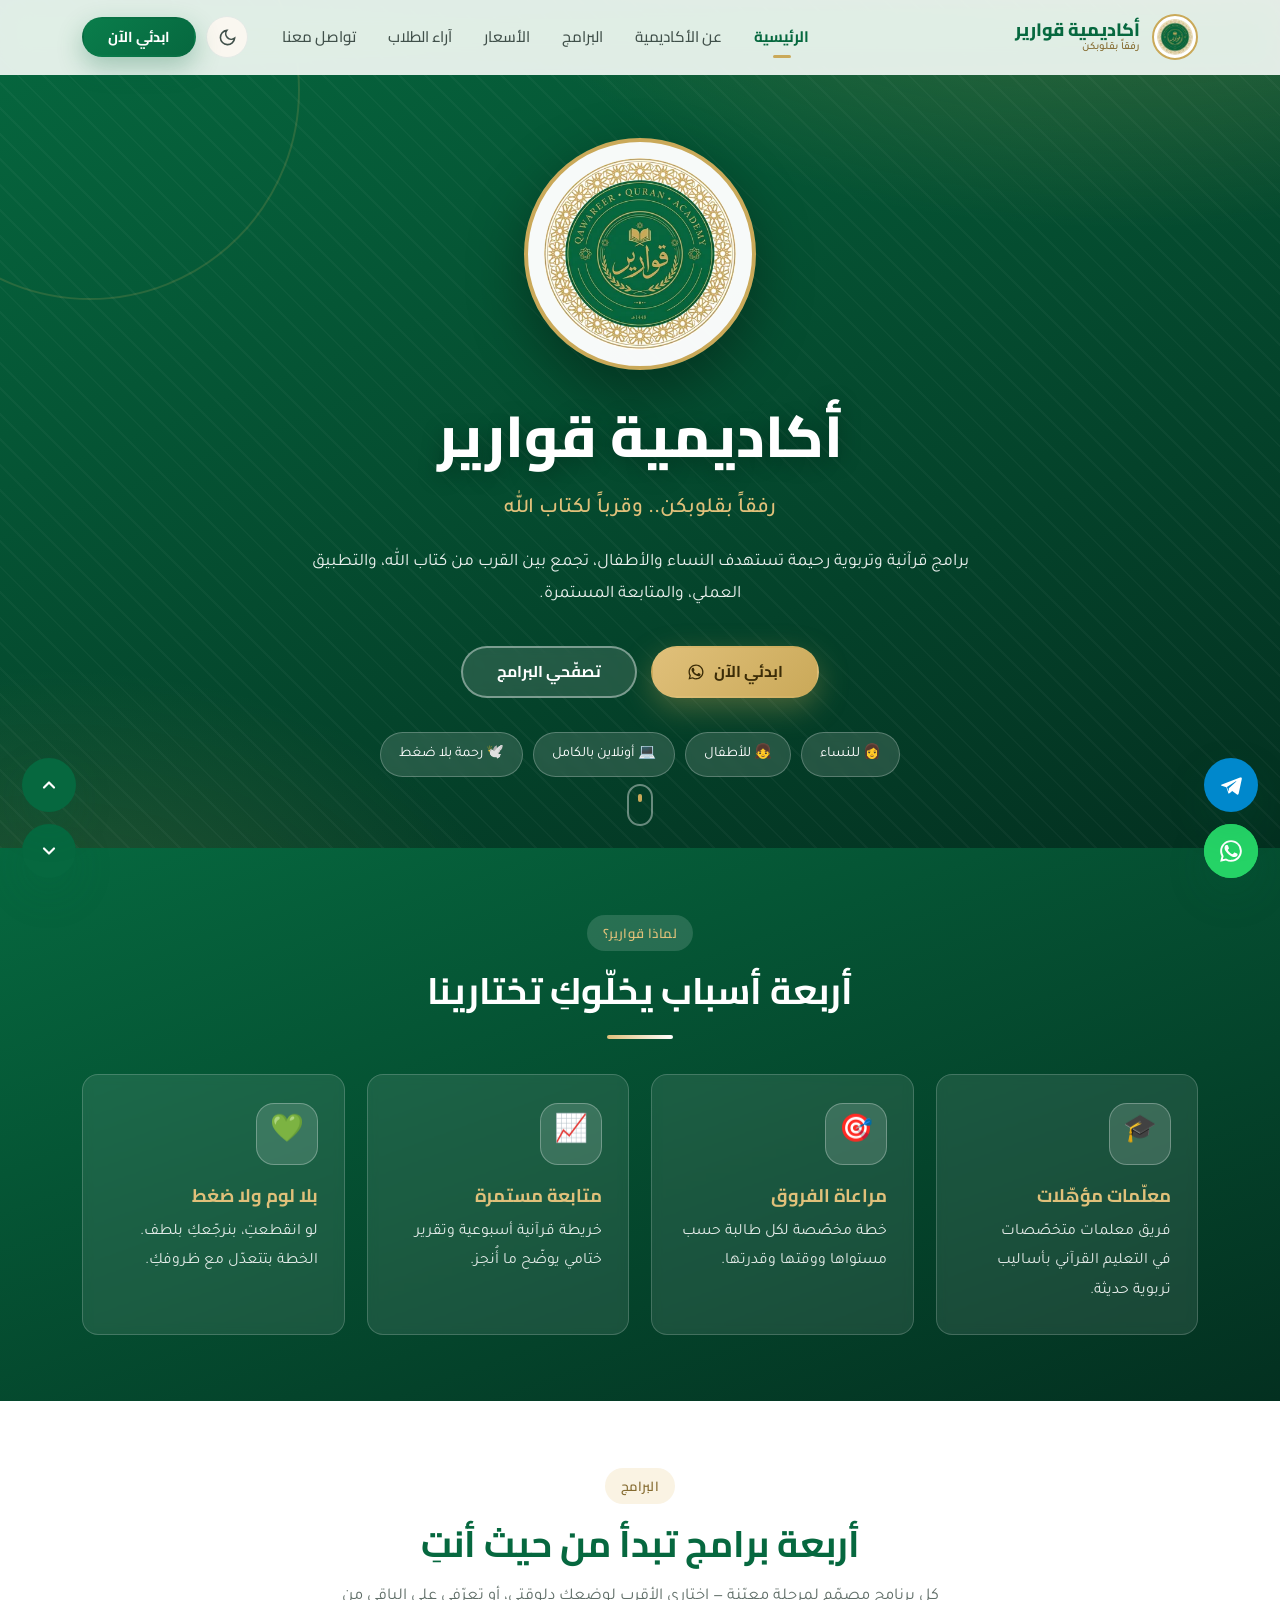
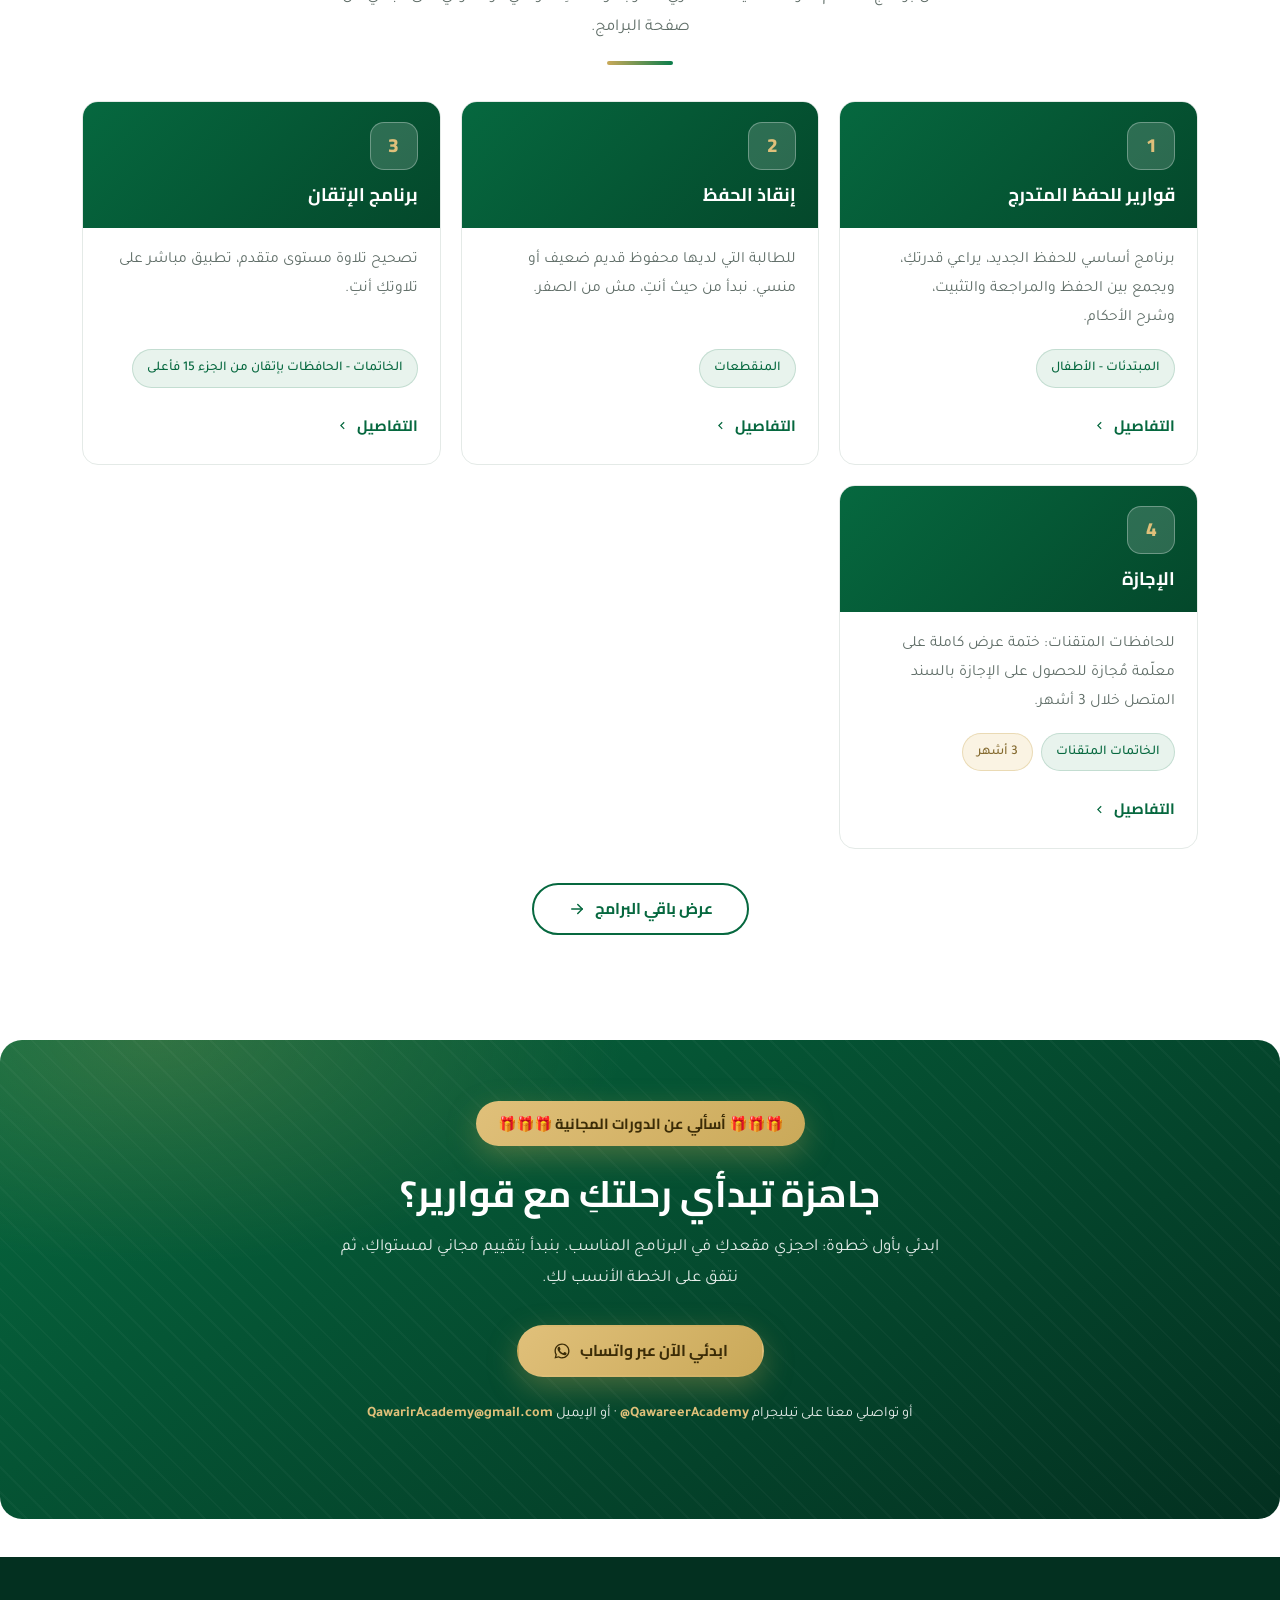
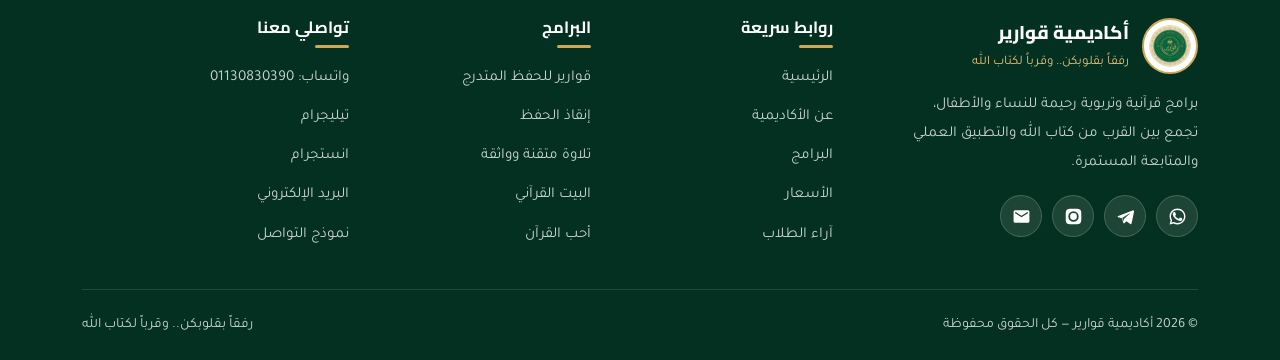
==== index.html @ 3aa1449a "تحديث المحتوى من لوحة التحكم" ====
<!DOCTYPE html>
<html lang="ar" dir="rtl">
<head>
<meta charset="UTF-8">
<meta name="viewport" content="width=device-width, initial-scale=1, viewport-fit=cover">
<meta name="theme-color" content="#06683f">

<title>أكاديمية قوارير | تعليم وتحفيظ القرآن الكريم أونلاين للنساء والأطفال</title>
<meta name="description" content="أكاديمية قوارير: برامج قرآنية وتربوية رحيمة للنساء والأطفال. حفظ، مراجعة، متابعة أونلاين بالكامل. ابدئي بحصة تجريبية مجانية.">
<meta name="keywords" content="أكاديمية قرآنية، تحفيظ قرآن، حفظ قرآن أونلاين، برامج قرآنية للنساء، مراجعة قرآن">
<meta name="author" content="أكاديمية قوارير">
<meta name="robots" content="index, follow">
<link rel="canonical" href="index.html">

<!-- Open Graph / social -->
<meta property="og:type" content="website">
<meta property="og:locale" content="ar_AR">
<meta property="og:site_name" content="أكاديمية قوارير">
<meta property="og:title" content="أكاديمية قوارير | تعليم وتحفيظ القرآن الكريم أونلاين للنساء والأطفال">
<meta property="og:description" content="أكاديمية قوارير: برامج قرآنية وتربوية رحيمة للنساء والأطفال. حفظ، مراجعة، متابعة أونلاين بالكامل. ابدئي بحصة تجريبية مجانية.">
<meta property="og:image" content="assets/img/og-image.png">
<meta property="og:image:width" content="1200">
<meta property="og:image:height" content="630">
<meta property="og:image:alt" content="أكاديمية قوارير — رفقاً بقلوبكن.. وقرباً لكتاب الله">
<meta name="twitter:card" content="summary_large_image">
<meta name="twitter:title" content="أكاديمية قوارير | تعليم وتحفيظ القرآن الكريم أونلاين للنساء والأطفال">
<meta name="twitter:description" content="أكاديمية قوارير: برامج قرآنية وتربوية رحيمة للنساء والأطفال. حفظ، مراجعة، متابعة أونلاين بالكامل. ابدئي بحصة تجريبية مجانية.">
<meta name="twitter:image" content="assets/img/og-image.png">

<!-- Favicon (inline, no extra request) -->
<link rel="icon" href="assets/img/favicon.svg" type="image/svg+xml">
<link rel="apple-touch-icon" href="assets/img/logo-sm.png">
<link rel="manifest" href="site.webmanifest">

<!-- Fonts -->
<link rel="preconnect" href="https://fonts.googleapis.com">
<link rel="preconnect" href="https://fonts.gstatic.com" crossorigin>
<link rel="preload" as="style" href="https://fonts.googleapis.com/css2?family=Cairo:wght@400;600;700;800&family=Tajawal:wght@400;500;700&display=swap">
<link rel="stylesheet" href="https://fonts.googleapis.com/css2?family=Cairo:wght@400;600;700;800&family=Tajawal:wght@400;500;700&display=swap" media="print" onload="this.media='all'">
<noscript><link rel="stylesheet" href="https://fonts.googleapis.com/css2?family=Cairo:wght@400;600;700;800&family=Tajawal:wght@400;500;700&display=swap"></noscript>

<!-- Styles -->
<link rel="stylesheet" href="assets/css/style.css">

<!-- The hero logo is the LCP element: fetch it early -->
<link rel="preload" as="image" href="assets/img/logo.webp" type="image/webp">

<!-- Structured data -->
<script type="application/ld+json">{
  "@context": "https://schema.org",
  "@graph": [
    {
      "@type": "EducationalOrganization",
      "@id": "#org",
      "name": "أكاديمية قوارير",
      "alternateName": "Qawareer Academy",
      "description": "برامج قرآنية وتربوية رحيمة تستهدف النساء والأطفال، وتجمع بين القرب من كتاب الله، والتطبيق العملي، والمتابعة المستمرة.",
      "slogan": "رفقاً بقلوبكن.. وقرباً لكتاب الله",
      "logo": "assets/img/logo.png",
      "image": "assets/img/og-image.png",
      "email": "QawarirAcademy@gmail.com",
      "telephone": "+201130830390",
      "sameAs": [
        "https://t.me/QawareerAcademy",
        "https://instagram.com/Qawareer.Academy"
      ],
      "areaServed": {
        "@type": "Country",
        "name": "مصر"
      },
      "knowsLanguage": "ar"
    },
    {
      "@type": "WebSite",
      "@id": "#website",
      "url": ".",
      "name": "أكاديمية قوارير",
      "inLanguage": "ar",
      "publisher": {
        "@id": "#org"
      }
    },
    {
      "@type": "FAQPage",
      "mainEntity": [
        {
          "@type": "Question",
          "name": "هل الحصص أونلاين بالكامل؟",
          "acceptedAnswer": {
            "@type": "Answer",
            "text": "نعم، كل الحصص تتم أونلاين بالكامل، ويمكن ترتيب المواعيد بمرونة تناسب جدولكِ وظروفكِ. نستخدم منصات مجانية مثل Zoom أو Google Meet."
          }
        },
        {
          "@type": "Question",
          "name": "هل يناسب البرنامج الأطفال؟",
          "acceptedAnswer": {
            "@type": "Answer",
            "text": "نعم، لدينا برامج مخصصة للأطفال مثل «أحب القرآن» و«رحلة الجزء» و«المقرئ الصغير»، مصمّمة بأسلوب مبسّط ومناسب لأعمارهم."
          }
        },
        {
          "@type": "Question",
          "name": "ماذا لو انقطعتُ عن الدراسة فترة؟",
          "acceptedAnswer": {
            "@type": "Answer",
            "text": "لا مشكلة أبداً. نتفهّم الانقطاع، ونعيد ضبط الخطة بلطف ونكمل من حيث توقّفنا، لأن الرفق أساس عملنا."
          }
        },
        {
          "@type": "Question",
          "name": "هل أحتاج خبرة سابقة في الحفظ؟",
          "acceptedAnswer": {
            "@type": "Answer",
            "text": "لا، ولا يُشترط ذلك. نبدأ من مستواكِ الحالي تماماً، ونبني الخطة عليه. لدينا برامج للمبتدئات وأخرى لمن لديه محفوظ سابق."
          }
        }
      ]
    }
  ]
}</script>

<script src="config.js"></script>
</head>

<body>
<a class="skip-link" href="#main">تخطّي إلى المحتوى الرئيسي</a>

<!-- ================= PROGRESS ================= -->
<div class="progress" aria-hidden="true"><div class="progress__bar"></div></div>

<!-- ================= HEADER ================= -->
<header class="header">
  <div class="container header__bar">
    <a class="brand" href="index.html">
      <picture class="brand__logo-pic">
        <source srcset="assets/img/logo-sm.webp" type="image/webp">
        <img class="brand__logo" src="assets/img/logo-sm.png" alt="شعار أكاديمية قوارير" width="46" height="46" decoding="async">
      </picture>
      <span class="brand__text">
        <span class="brand__name">أكاديمية قوارير</span>
        <span class="brand__tag">رفقاً بقلوبكن</span>
      </span>
    </a>

    <nav class="nav" data-nav aria-label="التنقل الرئيسي">
      <ul class="nav__list">
        <li><a class="nav__link" href="index.html">الرئيسية</a></li>
        <li><a class="nav__link" href="about.html">عن الأكاديمية</a></li>
        <li><a class="nav__link" href="programs.html">البرامج</a></li>
        <li><a class="nav__link" href="pricing.html">الأسعار</a></li>
        <li><a class="nav__link" href="testimonials.html">آراء الطلاب</a></li>
        <li><a class="nav__link" href="contact.html">تواصل معنا</a></li>
      </ul>
    </nav>

    <div class="header__actions">
      <button class="icon-btn" data-theme-toggle aria-label="تبديل الوضع الليلي">
        <svg class="i-moon" width="19" height="19" viewBox="0 0 24 24" fill="none" stroke="currentColor" stroke-width="2" stroke-linecap="round"><path d="M21 12.8A9 9 0 1 1 11.2 3a7 7 0 0 0 9.8 9.8z"/></svg>
        <svg class="i-sun" width="19" height="19" viewBox="0 0 24 24" fill="none" stroke="currentColor" stroke-width="2" stroke-linecap="round"><circle cx="12" cy="12" r="4"/><path d="M12 2v2m0 16v2M4.9 4.9l1.4 1.4m11.4 11.4 1.4 1.4M2 12h2m16 0h2M4.9 19.1l1.4-1.4M17.7 6.3l1.4-1.4"/></svg>
      </button>
      <a class="btn btn--green btn--sm" href="#contact-cta" data-wa="trial">ابدئي الآن</a>
      <button class="burger" aria-label="فتح القائمة" aria-expanded="false" aria-controls="drawer">
        <span></span><span></span><span></span>
      </button>
    </div>
  </div>
</header>

<!-- ================= MOBILE DRAWER ================= -->
<div class="drawer" id="drawer">
  <div class="drawer__overlay"></div>
  <aside class="drawer__panel" role="dialog" aria-label="قائمة التنقل">
    <div class="drawer__head">
      <span class="brand__name">أكاديمية قوارير</span>
      <button class="drawer__close" aria-label="إغلاق القائمة">
        <svg width="18" height="18" viewBox="0 0 24 24" fill="none" stroke="currentColor" stroke-width="2.4" stroke-linecap="round"><path d="M18 6 6 18M6 6l12 12"/></svg>
      </button>
    </div>
    <nav class="drawer__nav" data-nav>
        <a href="index.html">الرئيسية</a>
        <a href="about.html">عن الأكاديمية</a>
        <a href="programs.html">البرامج</a>
        <a href="pricing.html">الأسعار</a>
        <a href="testimonials.html">آراء الطلاب</a>
        <a href="contact.html">تواصل معنا</a>
      </nav>
    <a class="btn btn--gold btn--block" href="#contact-cta" data-wa="trial">ابدئي الآن</a>
  </aside>
</div>

<main id="main">

  <!-- ================= HERO ================= -->
  <section class="hero" data-sec="hero">
    <div class="container">
      <picture class="hero__logo-pic">
        <source srcset="assets/img/logo.webp" type="image/webp">
        <img class="hero__logo" src="assets/img/logo.png"
             alt="شعار أكاديمية قوارير" width="232" height="232"
             fetchpriority="high" decoding="async">
      </picture>

      <h1 class="hero__title">أكاديمية قوارير</h1>
      <p class="hero__slogan">رفقاً بقلوبكن.. وقرباً لكتاب الله</p>

      <p class="hero__desc">
        برامج قرآنية وتربوية رحيمة تستهدف النساء والأطفال،
        تجمع بين القرب من كتاب الله، والتطبيق العملي، والمتابعة المستمرة.
      </p>

      <div class="hero__cta">
        <a class="btn btn--gold" href="#contact-cta" data-wa="trial">
          ابدئي الآن
          <svg width="18" height="18" viewBox="0 0 24 24" fill="currentColor" aria-hidden="true"><path fill-rule="evenodd" d="M12 2C6.48 2 2 6.48 2 12c0 1.77.46 3.45 1.27 4.9L2 22l5.25-1.27A9.96 9.96 0 0 0 12 22c5.52 0 10-4.48 10-10S17.52 2 12 2zm0 18.2a8.2 8.2 0 0 1-4.18-1.14l-.3-.18-3.11.82.83-3.1-.2-.31a8.18 8.18 0 0 1-1.26-4.39c0-4.54 3.7-8.23 8.22-8.23 2.2 0 4.26.86 5.82 2.42a8.17 8.17 0 0 1 2.41 5.82c0 4.54-3.7 8.19-8.23 8.19z"/><path d="M17.47 14.38c-.3-.15-1.75-.86-2.02-.96-.27-.1-.47-.15-.67.15-.2.3-.77.96-.94 1.16-.17.2-.35.22-.64.07-.3-.15-1.25-.46-2.38-1.47-.88-.78-1.47-1.75-1.64-2.05-.17-.3-.02-.46.13-.6.13-.14.3-.35.45-.53.15-.18.2-.3.3-.5.1-.2.05-.38-.02-.53-.08-.15-.67-1.6-.92-2.2-.24-.58-.49-.5-.67-.51h-.57c-.2 0-.52.07-.79.37-.27.3-1.04 1.02-1.04 2.48s1.06 2.88 1.21 3.08c.15.2 2.1 3.2 5.07 4.49.71.3 1.26.49 1.69.63.71.22 1.36.19 1.87.12.57-.09 1.75-.72 2-1.41.25-.69.25-1.28.17-1.41-.07-.13-.27-.2-.57-.35z"/></svg>
        </a>
        <a class="btn btn--ghost-light" href="programs.html">تصفّحي البرامج</a>
      </div>

      <div class="hero__tags">
        <span class="hero__tag">👩 للنساء</span>
        <span class="hero__tag">👧 للأطفال</span>
        <span class="hero__tag">💻 أونلاين بالكامل</span>
        <span class="hero__tag">🕊️ رحمة بلا ضغط</span>
      </div>
    </div>
    <div class="scroll-hint" aria-hidden="true"></div>
  </section>

  <!-- ================= STATS ================= -->
  <section class="stats is-off" data-sec="stats">
    <div class="container">
      <div class="stats__grid">

<!--qwr:stats:start-->

<!--qwr:stats:end-->
      </div>
    </div>
  </section>

  <!-- ================= WHY QAWAREER ================= -->
  <section class="section band-brand on-dark" data-sec="why">
    <div class="container">
<!--qwr:why:start-->
      <div class="sec-head sec-head--center">
        <span class="kicker">لماذا قوارير؟</span>
        <h2>أربعة أسباب يخلّوكِ تختارينا</h2>
        <div class="rule"></div>
      </div>

      <div class="grid g-4">
        <article class="card card--glass" data-reveal>
          <div class="card__ico">🎓</div>
          <h3 class="card__title">معلّمات مؤهّلات</h3>
          <p class="card__text">فريق معلمات متخصّصات في التعليم القرآني بأساليب تربوية حديثة.</p>
        </article>
        <article class="card card--glass" data-reveal data-delay="1">
          <div class="card__ico">🎯</div>
          <h3 class="card__title">مراعاة الفروق</h3>
          <p class="card__text">خطة مخصّصة لكل طالبة حسب مستواها ووقتها وقدرتها.</p>
        </article>
        <article class="card card--glass" data-reveal data-delay="2">
          <div class="card__ico">📈</div>
          <h3 class="card__title">متابعة مستمرة</h3>
          <p class="card__text">خريطة قرآنية أسبوعية وتقرير ختامي يوضّح ما أُنجز.</p>
        </article>
        <article class="card card--glass" data-reveal>
          <div class="card__ico">💚</div>
          <h3 class="card__title">بلا لوم ولا ضغط</h3>
          <p class="card__text">لو انقطعتِ، بنرجّعكِ بلطف. الخطة بتتعدّل مع ظروفكِ.</p>
        </article>
      </div>
<!--qwr:why:end-->
    </div>
  </section>

  <!-- ================= VIDEO ================= -->
  <section class="section is-off" data-sec="video">
    <div class="container">
<!--qwr:video:start-->

<!--qwr:video:end-->
    </div>
  </section>
  <!-- ================= PROGRAMS ================= -->
  <section class="section" data-sec="programs">
    <div class="container">
<!--qwr:programs-head:start-->
      <div class="sec-head sec-head--center">
        <span class="kicker">البرامج</span>
        <h2>أربعة برامج تبدأ من حيث أنتِ</h2>
        <p>كل برنامج مصمّم لمرحلة معيّنة — اختاري الأقرب لوضعكِ دلوقتي، أو تعرّفي على الباقي من صفحة البرامج.</p>
        <div class="rule"></div>
      </div>
<!--qwr:programs-head:end-->
      <div class="grid g-progs">
<!--qwr:programs-cards:start-->
      <article class="prog" data-reveal>
        <div class="prog__head">
          <div class="prog__num">1</div>
          <h3>قوارير للحفظ المتدرج</h3>
        </div>
        <div class="prog__body">
          <p>برنامج أساسي للحفظ الجديد، يراعي قدرتكِ، ويجمع بين الحفظ والمراجعة والتثبيت، وشرح الأحكام.</p>
          <div class="chips mb-3">
            <span class="chip">المبتدئات - الأطفال</span>

          </div>
          <div class="prog__foot">
            <a class="link-arrow" href="programs.html#p1">التفاصيل
              <svg width="15" height="15" viewBox="0 0 24 24" fill="currentColor" aria-hidden="true"><path d="M15.4 7.4 14 6l-6 6 6 6 1.4-1.4-4.6-4.6z"/></svg>
            </a>
          </div>
        </div>
      </article>
      <article class="prog" data-reveal data-delay="1">
        <div class="prog__head">
          <div class="prog__num">2</div>
          <h3>إنقاذ الحفظ</h3>
        </div>
        <div class="prog__body">
          <p>للطالبة التي لديها محفوظ قديم ضعيف أو منسي. نبدأ من حيث أنتِ، مش من الصفر.</p>
          <div class="chips mb-3">
            <span class="chip">المنقطعات</span>

          </div>
          <div class="prog__foot">
            <a class="link-arrow" href="programs.html#p2">التفاصيل
              <svg width="15" height="15" viewBox="0 0 24 24" fill="currentColor" aria-hidden="true"><path d="M15.4 7.4 14 6l-6 6 6 6 1.4-1.4-4.6-4.6z"/></svg>
            </a>
          </div>
        </div>
      </article>
      <article class="prog" data-reveal data-delay="2">
        <div class="prog__head">
          <div class="prog__num">3</div>
          <h3>برنامج الإتقان</h3>
        </div>
        <div class="prog__body">
          <p>تصحيح تلاوة مستوى متقدم، تطبيق مباشر على تلاوتكِ أنتِ.</p>
          <div class="chips mb-3">
            <span class="chip">الخاتمات - الحافظات بإتقان من الجزء 15 فأعلى</span>

          </div>
          <div class="prog__foot">
            <a class="link-arrow" href="programs.html#p3">التفاصيل
              <svg width="15" height="15" viewBox="0 0 24 24" fill="currentColor" aria-hidden="true"><path d="M15.4 7.4 14 6l-6 6 6 6 1.4-1.4-4.6-4.6z"/></svg>
            </a>
          </div>
        </div>
      </article>
      <article class="prog" data-reveal>
        <div class="prog__head">
          <div class="prog__num">4</div>
          <h3>الإجازة</h3>
        </div>
        <div class="prog__body">
          <p>
للحافظات المتقنات: ختمة عرض كاملة على معلّمة مُجازة للحصول على الإجازة بالسند المتصل خلال 3 أشهر.</p>
          <div class="chips mb-3">
            <span class="chip">الخاتمات المتقنات</span>
            <span class="chip chip--gold">3 أشهر</span>
          </div>
          <div class="prog__foot">
            <a class="link-arrow" href="programs.html#p3kc1x">التفاصيل
              <svg width="15" height="15" viewBox="0 0 24 24" fill="currentColor" aria-hidden="true"><path d="M15.4 7.4 14 6l-6 6 6 6 1.4-1.4-4.6-4.6z"/></svg>
            </a>
          </div>
        </div>
      </article>
<!--qwr:programs-cards:end-->
      </div>

      <div class="center mt-4">
        <a class="btn btn--outline" href="programs.html">عرض باقي البرامج
          <svg width="18" height="18" viewBox="0 0 24 24" fill="none" stroke="currentColor" stroke-width="2" stroke-linecap="round" stroke-linejoin="round" aria-hidden="true"><path d="M5 12h14"/><path d="m13 6 6 6-6 6"/></svg>
        </a>
      </div>
    </div>
  </section>

  <!-- ================= PRICING PREVIEW ================= -->
  <section class="section section--alt is-off" data-sec="pricing">
    <div class="container">
      <!--qwr:pricing-cards:start-->

<!--qwr:pricing-cards:end-->
    </div>
  </section>

  <!-- ================= MATERIALS ================= -->
  <section class="section is-off" id="materials" data-sec="materials">
    <div class="container">
<!--qwr:materials-block:start-->

<!--qwr:materials-block:end-->
    </div>
  </section>

  <!-- ================= INTRO / ABOUT ================= -->
  <section class="section band-brand on-dark is-off" data-sec="about-intro">
    <div class="container">
<!--qwr:about-intro:start-->

<!--qwr:about-intro:end-->
    </div>
  </section>

  <!-- ================= TESTIMONIALS ================= -->
  <section class="section is-off" id="reviews" data-sec="reviews">
    <div class="container">
      <div class="sec-head sec-head--center">
        <span class="kicker">آراء</span>
        <h2>ماذا قالت طالباتنا وأمهاتنا؟</h2>
        <div class="rule"></div>
      </div>

      <div class="reviews-slider">
<!--qwr:reviews:start-->

<!--qwr:reviews:end-->
      </div>

      <div class="center mt-4">
        <a class="btn btn--outline" href="testimonials.html">اقرئي المزيد من الآراء</a>
      </div>
    </div>
  </section>
  <!-- ================= FAQ ================= -->
  <section class="section section--alt is-off" data-sec="faq">
    <div class="container">
      <div class="sec-head sec-head--center">
        <span class="kicker">أسئلة شائعة</span>
        <h2>أسئلة تتكرر علينا</h2>
        <div class="rule"></div>
      </div>

      <div class="faq" data-faq-group>

<!--qwr:faq:start-->

<!--qwr:faq:end-->
      </div>
    </div>
  </section>

  <!-- ================= CTA ================= -->
  <section class="cta-band" id="contact-cta" data-sec="cta">
    <div class="container">
<!--qwr:home-cta:start-->
      <span class="offer">🎁🎁🎁 أسألي عن الدورات المجانية 🎁🎁🎁</span>
      <h2>جاهزة تبدأي رحلتكِ مع قوارير؟</h2>
      <p>ابدئي بأول خطوة: احجزي مقعدكِ في البرنامج المناسب. بنبدأ بتقييم مجاني لمستواكِ، ثم نتفق على الخطة الأنسب لكِ.</p>
      <div class="cta-band__btns">
        <a class="btn btn--gold" href="#" data-wa="trial">
          ابدئي الآن عبر واتساب
          <svg width="18" height="18" viewBox="0 0 24 24" fill="currentColor" aria-hidden="true"><path fill-rule="evenodd" d="M12 2C6.48 2 2 6.48 2 12c0 1.77.46 3.45 1.27 4.9L2 22l5.25-1.27A9.96 9.96 0 0 0 12 22c5.52 0 10-4.48 10-10S17.52 2 12 2zm0 18.2a8.2 8.2 0 0 1-4.18-1.14l-.3-.18-3.11.82.83-3.1-.2-.31a8.18 8.18 0 0 1-1.26-4.39c0-4.54 3.7-8.23 8.22-8.23 2.2 0 4.26.86 5.82 2.42a8.17 8.17 0 0 1 2.41 5.82c0 4.54-3.7 8.19-8.23 8.19z"/><path d="M17.47 14.38c-.3-.15-1.75-.86-2.02-.96-.27-.1-.47-.15-.67.15-.2.3-.77.96-.94 1.16-.17.2-.35.22-.64.07-.3-.15-1.25-.46-2.38-1.47-.88-.78-1.47-1.75-1.64-2.05-.17-.3-.02-.46.13-.6.13-.14.3-.35.45-.53.15-.18.2-.3.3-.5.1-.2.05-.38-.02-.53-.08-.15-.67-1.6-.92-2.2-.24-.58-.49-.5-.67-.51h-.57c-.2 0-.52.07-.79.37-.27.3-1.04 1.02-1.04 2.48s1.06 2.88 1.21 3.08c.15.2 2.1 3.2 5.07 4.49.71.3 1.26.49 1.69.63.71.22 1.36.19 1.87.12.57-.09 1.75-.72 2-1.41.25-.69.25-1.28.17-1.41-.07-.13-.27-.2-.57-.35z"/></svg>
        </a>
      </div>
<!--qwr:home-cta:end-->
      <p class="cta-band__note">
        أو تواصلي معنا على تيليجرام
        <a href="https://t.me/QawreerAcademy" target="_blank" rel="noopener"><bdi>@QawareerAcademy</bdi></a>
        · أو الإيميل
        <a href="mailto:QawarirAcademy@gmail.com"><bdi dir="ltr">QawarirAcademy@gmail.com</bdi></a>
      </p>
    </div>
  </section>

</main>

<!-- ================= FOOTER ================= -->
<footer class="footer">
  <div class="container">
    <div class="footer__grid">

      <div>
        <div class="footer__brand">
          <picture class="footer__logo-pic">
            <source srcset="assets/img/logo-sm.webp" type="image/webp">
            <img class="footer__logo" src="assets/img/logo-sm.png" alt="" width="56" height="56" loading="lazy" decoding="async">
          </picture>
          <div>
            <div class="footer__name">أكاديمية قوارير</div>
            <div class="footer__tag">رفقاً بقلوبكن.. وقرباً لكتاب الله</div>
          </div>
        </div>
        <p class="footer__about">
          برامج قرآنية وتربوية رحيمة للنساء والأطفال، تجمع بين القرب من كتاب الله
          والتطبيق العملي والمتابعة المستمرة.
        </p>
        <div class="footer__social">
          <a class="footer__soc" href="https://wa.me/201130830390" target="_blank" rel="noopener" aria-label="واتساب" data-wa="general">
            <svg width="19" height="19" viewBox="0 0 24 24" fill="currentColor" aria-hidden="true"><path fill-rule="evenodd" d="M12 2C6.48 2 2 6.48 2 12c0 1.77.46 3.45 1.27 4.9L2 22l5.25-1.27A9.96 9.96 0 0 0 12 22c5.52 0 10-4.48 10-10S17.52 2 12 2zm0 18.2a8.2 8.2 0 0 1-4.18-1.14l-.3-.18-3.11.82.83-3.1-.2-.31a8.18 8.18 0 0 1-1.26-4.39c0-4.54 3.7-8.23 8.22-8.23 2.2 0 4.26.86 5.82 2.42a8.17 8.17 0 0 1 2.41 5.82c0 4.54-3.7 8.19-8.23 8.19z"/><path d="M17.47 14.38c-.3-.15-1.75-.86-2.02-.96-.27-.1-.47-.15-.67.15-.2.3-.77.96-.94 1.16-.17.2-.35.22-.64.07-.3-.15-1.25-.46-2.38-1.47-.88-.78-1.47-1.75-1.64-2.05-.17-.3-.02-.46.13-.6.13-.14.3-.35.45-.53.15-.18.2-.3.3-.5.1-.2.05-.38-.02-.53-.08-.15-.67-1.6-.92-2.2-.24-.58-.49-.5-.67-.51h-.57c-.2 0-.52.07-.79.37-.27.3-1.04 1.02-1.04 2.48s1.06 2.88 1.21 3.08c.15.2 2.1 3.2 5.07 4.49.71.3 1.26.49 1.69.63.71.22 1.36.19 1.87.12.57-.09 1.75-.72 2-1.41.25-.69.25-1.28.17-1.41-.07-.13-.27-.2-.57-.35z"/></svg>
          </a>
          <a class="footer__soc" href="https://t.me/QawreerAcademy" target="_blank" rel="noopener" aria-label="تيليجرام">
            <svg width="19" height="19" viewBox="0 0 24 24" fill="currentColor" aria-hidden="true"><path d="M21.7 4.2 2.9 11.4c-1.1.4-1.1 1.1-.2 1.4l4.7 1.5 1.8 5.5c.2.6.1.8.7.8.5 0 .7-.2 1-.5l2.3-2.2 4.8 3.5c.9.5 1.5.2 1.7-.8l3.1-14.6c.3-1.3-.5-1.9-1.4-1.5zM7.9 13.9l8.9-5.6c.4-.3.8-.1.5.2l-7.4 6.7-.3 3.4z"/></svg>
          </a>
          <a class="footer__soc" href="https://instagram.com/Qawareer.Academy" target="_blank" rel="noopener" aria-label="انستجرام">
            <svg width="19" height="19" viewBox="0 0 24 24" fill="currentColor" aria-hidden="true"><path d="M12 2.2c3.2 0 3.6 0 4.9.1 1.2.1 1.8.2 2.2.4.6.2 1 .5 1.4.9.4.4.7.8.9 1.4.2.4.3 1 .4 2.2.1 1.3.1 1.7.1 4.8s0 3.5-.1 4.8c-.1 1.2-.2 1.8-.4 2.2-.2.6-.5 1-.9 1.4-.4.4-.8.7-1.4.9-.4.2-1 .3-2.2.4-1.3.1-1.7.1-4.9.1s-3.6 0-4.9-.1c-1.2-.1-1.8-.2-2.2-.4-.6-.2-1-.5-1.4-.9-.4-.4-.7-.8-.9-1.4-.2-.4-.3-1-.4-2.2C2.2 15.5 2.2 15.1 2.2 12s0-3.5.1-4.8c.1-1.2.2-1.8.4-2.2.2-.6.5-1 .9-1.4.4-.4.8-.7 1.4-.9.4-.2 1-.3 2.2-.4C8.4 2.2 8.8 2.2 12 2.2zm0 3.2a6.6 6.6 0 1 0 0 13.2 6.6 6.6 0 0 0 0-13.2zm0 10.9a4.3 4.3 0 1 1 0-8.6 4.3 4.3 0 0 1 0 8.6zm6.9-11.1a1.5 1.5 0 1 1-3.1 0 1.5 1.5 0 0 1 3.1 0z"/></svg>
          </a>
          <a class="footer__soc" href="mailto:QawarirAcademy@gmail.com" aria-label="البريد الإلكتروني">
            <svg width="19" height="19" viewBox="0 0 24 24" fill="currentColor" aria-hidden="true"><path d="M20 4H4a2 2 0 0 0-2 2v12a2 2 0 0 0 2 2h16a2 2 0 0 0 2-2V6a2 2 0 0 0-2-2zm0 4-8 5-8-5V6l8 5 8-5v2z"/></svg>
          </a>
        </div>
      </div>

      <div>
        <h3 class="footer__title">روابط سريعة</h3>
        <nav class="footer__links">
          <a href="index.html">الرئيسية</a>
          <a href="about.html">عن الأكاديمية</a>
          <a href="programs.html">البرامج</a>
          <a href="pricing.html">الأسعار</a>
          <a href="testimonials.html">آراء الطلاب</a>
        </nav>
      </div>

      <div>
        <h3 class="footer__title">البرامج</h3>
        <nav class="footer__links">
          <a href="programs.html#p1">قوارير للحفظ المتدرج</a>
          <a href="programs.html#p2">إنقاذ الحفظ</a>
          <a href="programs.html#p3">تلاوة متقنة وواثقة</a>
          <a href="programs.html#p4">البيت القرآني</a>
          <a href="programs.html#p5">أحب القرآن</a>
        </nav>
      </div>

      <div>
        <h3 class="footer__title">تواصلي معنا</h3>
        <nav class="footer__links">
          <a href="https://wa.me/201130830390" target="_blank" rel="noopener" data-wa="general">واتساب: <bdi>01130830390</bdi></a>
          <a href="https://t.me/QawreerAcademy" target="_blank" rel="noopener">تيليجرام</a>
          <a href="https://instagram.com/Qawareer.Academy" target="_blank" rel="noopener">انستجرام</a>
          <a href="mailto:QawarirAcademy@gmail.com">البريد الإلكتروني</a>
          <a href="contact.html">نموذج التواصل</a>
        </nav>
      </div>

    </div>

    <div class="footer__bottom">
      <span>© <span data-year>2026</span> أكاديمية قوارير — كل الحقوق محفوظة</span>
      <span>رفقاً بقلوبكن.. وقرباً لكتاب الله</span>
    </div>
  </div>
</footer>

<!--qwr:floaters:start-->
<!-- ================= FLOATING ================= -->
<div class="floaties">
  <div class="floaties__rail floaties__rail--left">
    <a class="floater floater--wa" href="https://wa.me/201130830390" target="_blank" rel="noopener" aria-label="تواصلي عبر واتساب" data-wa="general">
      <svg width="26" height="26" viewBox="0 0 24 24" fill="currentColor" aria-hidden="true"><path fill-rule="evenodd" d="M12 2C6.48 2 2 6.48 2 12c0 1.77.46 3.45 1.27 4.9L2 22l5.25-1.27A9.96 9.96 0 0 0 12 22c5.52 0 10-4.48 10-10S17.52 2 12 2zm0 18.2a8.2 8.2 0 0 1-4.18-1.14l-.3-.18-3.11.82.83-3.1-.2-.31a8.18 8.18 0 0 1-1.26-4.39c0-4.54 3.7-8.23 8.22-8.23 2.2 0 4.26.86 5.82 2.42a8.17 8.17 0 0 1 2.41 5.82c0 4.54-3.7 8.19-8.23 8.19z"/><path d="M17.47 14.38c-.3-.15-1.75-.86-2.02-.96-.27-.1-.47-.15-.67.15-.2.3-.77.96-.94 1.16-.17.2-.35.22-.64.07-.3-.15-1.25-.46-2.38-1.47-.88-.78-1.47-1.75-1.64-2.05-.17-.3-.02-.46.13-.6.13-.14.3-.35.45-.53.15-.18.2-.3.3-.5.1-.2.05-.38-.02-.53-.08-.15-.67-1.6-.92-2.2-.24-.58-.49-.5-.67-.51h-.57c-.2 0-.52.07-.79.37-.27.3-1.04 1.02-1.04 2.48s1.06 2.88 1.21 3.08c.15.2 2.1 3.2 5.07 4.49.71.3 1.26.49 1.69.63.71.22 1.36.19 1.87.12.57-.09 1.75-.72 2-1.41.25-.69.25-1.28.17-1.41-.07-.13-.27-.2-.57-.35z"/></svg>
    </a>
    <a class="floater floater--tg" href="https://t.me/QawreerAcademy" target="_blank" rel="noopener" aria-label="تواصلي عبر تيليجرام">
      <svg width="24" height="24" viewBox="0 0 24 24" fill="currentColor" aria-hidden="true"><path d="M21.7 4.2 2.9 11.4c-1.1.4-1.1 1.1-.2 1.4l4.7 1.5 1.8 5.5c.2.6.1.8.7.8.5 0 .7-.2 1-.5l2.3-2.2 4.8 3.5c.9.5 1.5.2 1.7-.8l3.1-14.6c.3-1.3-.5-1.9-1.4-1.5zM7.9 13.9l8.9-5.6c.4-.3.8-.1.5.2l-7.4 6.7-.3 3.4z"/></svg>
    </a>
  </div>
  <div class="floaties__rail floaties__rail--right">
    <button class="floater floater--bottom" aria-label="الذهاب إلى أسفل الصفحة">
      <svg width="20" height="20" viewBox="0 0 24 24" fill="none" stroke="currentColor" stroke-width="2.6" stroke-linecap="round" stroke-linejoin="round" aria-hidden="true"><path d="m6 9 6 6 6-6"/></svg>
    </button>
    <button class="floater floater--top" aria-label="العودة إلى الأعلى">
      <svg width="20" height="20" viewBox="0 0 24 24" fill="none" stroke="currentColor" stroke-width="2.6" stroke-linecap="round" stroke-linejoin="round" aria-hidden="true"><path d="m18 15-6-6-6 6"/></svg>
    </button>
  </div>
</div>
<!--qwr:floaters:end-->

<!-- ================= MOBILE BOTTOM NAV ================= -->
<nav class="mobile-nav" data-nav aria-label="تنقل سريع">
  <a class="mobile-nav__item" href="index.html">
    <svg viewBox="0 0 24 24" fill="none" stroke="currentColor" stroke-width="2" stroke-linecap="round" stroke-linejoin="round"><path d="m3 10 9-7 9 7v10a2 2 0 0 1-2 2H5a2 2 0 0 1-2-2z"/><path d="M9 22V12h6v10"/></svg>
    <span>الرئيسية</span>
  </a>
  <a class="mobile-nav__item" href="programs.html">
    <svg viewBox="0 0 24 24" fill="none" stroke="currentColor" stroke-width="2" stroke-linecap="round" stroke-linejoin="round"><path d="M4 19.5A2.5 2.5 0 0 1 6.5 17H20"/><path d="M6.5 2H20v20H6.5A2.5 2.5 0 0 1 4 19.5v-15A2.5 2.5 0 0 1 6.5 2z"/></svg>
    <span>البرامج</span>
  </a>
  <a class="mobile-nav__item" href="pricing.html">
    <svg viewBox="0 0 24 24" fill="none" stroke="currentColor" stroke-width="2" stroke-linecap="round" stroke-linejoin="round"><path d="M12 1v22M17 5H9.5a3.5 3.5 0 0 0 0 7h5a3.5 3.5 0 0 1 0 7H6"/></svg>
    <span>الأسعار</span>
  </a>
  <a class="mobile-nav__item" href="materials.html">
    <svg viewBox="0 0 24 24" fill="none" stroke="currentColor" stroke-width="2" stroke-linecap="round" stroke-linejoin="round"><path d="M4 19.5A2.5 2.5 0 0 1 6.5 17H20"/><path d="M6.5 2H20v20H6.5A2.5 2.5 0 0 1 4 19.5v-15A2.5 2.5 0 0 1 6.5 2z"/></svg>
    <span>المواد</span>
  </a>
  <a class="mobile-nav__item" href="contact.html">
    <svg viewBox="0 0 24 24" fill="none" stroke="currentColor" stroke-width="2" stroke-linecap="round" stroke-linejoin="round"><path d="M21 15a2 2 0 0 1-2 2H7l-4 4V5a2 2 0 0 1 2-2h14a2 2 0 0 1 2 2z"/></svg>
    <span>تواصل</span>
  </a>
</nav>

<script src="assets/js/main.js"></script>

</body>
</html>
---- assets/css/style.css ----
/* ==========================================================================
   QAWAREER ACADEMY — Design System
   Clean, portable, no dependencies. RTL-first.
   ========================================================================== */

/* --------------------------------------------------------------------------
   1. DESIGN TOKENS
   -------------------------------------------------------------------------- */
:root {
  /* Brand */
  --green:        #06683f;
  --green-d:      #04482b;
  --green-dd:     #033020;
  --green-l:      #0a7d4b;
  --green-soft:   #e8f3ed;
  --gold:         #caa959;
  /* darker gold for TEXT on the pale gold chip. #a8873c was only
     3.07:1 against --gold-soft; #856b30 clears WCAG AA at 4.58:1. */
  --gold-d:       #856b30;
  --gold-l:       #e0c07a;
  --gold-soft:    #faf3e3;

  /* Neutrals */
  --cream:        #faf7f0;
  --paper:        #ffffff;
  --ink:          #1f2a26;
  --ink-2:        #40504a;
  /* #606e68 clears WCAG AA (4.5:1) on every light surface used behind body
     copy -- paper, cream and the card tint. The previous #6f8079 was 3.9:1
     on cream, which Lighthouse flags once a closed <details> is opened. */
  --muted:        #606e68;
  --line:         #e4eae7;
  --line-2:       #d3ddd8;

  /* Semantic */
  --bg:           var(--paper);
  --bg-alt:       var(--cream);
  --text:         var(--ink);
  --text-soft:    var(--ink-2);
  --brand:        var(--green);
  --accent:       var(--gold);

  /* Effects */
  --r-sm: 10px;
  --r:    16px;
  --r-lg: 22px;
  --r-xl: 30px;
  --r-pill: 999px;

  --sh-xs: 0 1px 2px rgba(6, 104, 63, .06);
  --sh-sm: 0 2px 10px rgba(6, 104, 63, .07);
  --sh:    0 6px 24px rgba(6, 104, 63, .09);
  --sh-lg: 0 16px 44px rgba(6, 104, 63, .14);
  --sh-gold: 0 10px 30px rgba(202, 169, 89, .34);

  --ease: cubic-bezier(.22, .61, .36, 1);
  --t: .28s var(--ease);

  --container: 1160px;
  --container-narrow: 860px;
  --header-h: 74px;

  --font-head: 'Cairo', 'Tajawal', system-ui, sans-serif;
  --font-body: 'Tajawal', 'Cairo', system-ui, sans-serif;
}

/* --------------------------------------------------------------------------
   2. DARK MODE
   -------------------------------------------------------------------------- */
[data-theme='dark'] {
  --green-soft:  rgba(6, 104, 63, .18);
  --gold-soft:   rgba(202, 169, 89, .14);
  --cream:       #0f1a16;
  --paper:       #16241e;
  --ink:         #e8f0ec;
  --ink-2:       #b9c9c2;
  --muted:       #90a49b;
  --line:        #24352e;
  --line-2:      #2f443b;
  --bg:          #101b17;
  --bg-alt:      #16241e;
  --text:        #e8f0ec;
  --text-soft:   #b9c9c2;
  /* brighter green for headings on dark surfaces (contrast >= 7:1) */
  --green-h:     #3ec489;
  --sh-xs: 0 1px 2px rgba(0, 0, 0, .3);
  --sh-sm: 0 2px 10px rgba(0, 0, 0, .34);
  --sh:    0 6px 24px rgba(0, 0, 0, .4);
  --sh-lg: 0 16px 44px rgba(0, 0, 0, .5);
}

/* --------------------------------------------------------------------------
   2b. THEME PRESETS
   Each theme swaps the brand scale + gold accent. The default is "green",
   which is already :root, so it needs no override.
   -------------------------------------------------------------------------- */
[data-theme-name='teal'] {
  --green:        #0e7490;
  --green-d:      #155e75;
  --green-dd:     #083344;
  --green-l:      #0891b2;
  --green-soft:   #e0f2f7;
  --gold:         #d4a24e;
  --gold-d:       #9a6b23;
  --gold-l:       #ecc988;
  --gold-soft:    #faf3e3;
  --green-h:      #2dd4bf;
}
[data-theme-name='teal'][data-theme='dark'],
[data-theme='dark'][data-theme-name='teal'] {
  --green-soft:  rgba(14, 116, 144, .20);
  --gold-soft:   rgba(212, 162, 78, .14);
  --cream:       #0e1a1f;
  --paper:       #14262c;
  --ink:         #e6f2f5;
  --ink-2:       #b6cdd4;
  --muted:       #8aa6b0;
  --line:        #234049;
  --line-2:      #2f5561;
  --bg:          #0d1b20;
  --bg-alt:      #14262c;
  --text:        #e6f2f5;
  --text-soft:   #b6cdd4;
  --green-h:     #38c8e8;
}

[data-theme-name='gold'] {
  --green:        #9a6b23;
  --green-d:      #7a5117;
  --green-dd:     #54350c;
  --green-l:      #b98630;
  --green-soft:   #faf3e3;
  --gold:         #c08a2e;
  --gold-d:       #8f6315;
  --gold-l:       #ecc988;
  --gold-soft:    #fdf6e7;
  --green-h:      #d9a441;
}
[data-theme='dark'][data-theme-name='gold'] {
  --green-soft:  rgba(154, 107, 35, .22);
  --gold-soft:   rgba(192, 138, 46, .16);
  --cream:       #1a150c;
  --paper:       #241d12;
  --ink:         #f4ead6;
  --ink-2:       #d6c6a4;
  --muted:       #ac9a76;
  --line:        #3a2f1d;
  --line-2:      #4d3f27;
  --bg:          #1c1710;
  --bg-alt:      #241d12;
  --text:        #f4ead6;
  --text-soft:   #d6c6a4;
  --green-h:     #e0b25c;
}

[data-theme-name='royal'] {
  --green:        #1d4ed8;
  --green-d:      #1e40af;
  --green-dd:     #172c6e;
  --green-l:      #2563eb;
  --green-soft:   #e6ecfd;
  --gold:         #c9a53f;
  --gold-d:       #93741f;
  --gold-l:       #e6cb78;
  --gold-soft:    #faf3e0;
  --green-h:      #6d9bff;
}
[data-theme='dark'][data-theme-name='royal'] {
  --green-soft:  rgba(29, 78, 216, .22);
  --gold-soft:   rgba(201, 165, 63, .14);
  --cream:       #0f1424;
  --paper:       #171f38;
  --ink:         #e4eafa;
  --ink-2:       #b9c5e2;
  --muted:       #8b98bb;
  --line:        #273356;
  --line-2:      #34426e;
  --bg:          #101730;
  --bg-alt:      #171f38;
  --text:        #e4eafa;
  --text-soft:   #b9c5e2;
  --green-h:     #7fa4ff;
}

[data-theme-name='maroon'] {
  --green:        #8b2d3a;
  --green-d:      #6d1f2c;
  --green-dd:     #4c131e;
  --green-l:      #a63a4a;
  --green-soft:   #f8e8e9;
  --gold:         #caa959;
  --gold-d:       #856b30;
  --gold-l:       #e0c07a;
  --gold-soft:    #faf3e3;
  --green-h:      #e0758a;
}
[data-theme='dark'][data-theme-name='maroon'] {
  --green-soft:  rgba(139, 45, 58, .22);
  --gold-soft:   rgba(202, 169, 89, .14);
  --cream:       #1c1114;
  --paper:       #28161b;
  --ink:         #f4e4e7;
  --ink-2:       #d8b9bf;
  --muted:       #b08e95;
  --line:        #3d222a;
  --line-2:      #54303b;
  --bg:          #1e1317;
  --bg-alt:      #28161b;
  --text:        #f4e4e7;
  --text-soft:   #d8b9bf;
  --green-h:     #f08296;
}

/* Manual color overrides set from the admin panel win over presets. */

/* --------------------------------------------------------------------------
   3. RESET & BASE
   -------------------------------------------------------------------------- */
*, *::before, *::after { box-sizing: border-box; }

* { margin: 0; padding: 0; }

html {
  -webkit-text-size-adjust: 100%;
  scroll-behavior: smooth;
  scroll-padding-top: calc(var(--header-h) + 20px);
}

body {
  font-family: var(--font-body);
  background: var(--bg);
  color: var(--text);
  line-height: 1.85;
  font-size: 17px;
  -webkit-font-smoothing: antialiased;
  -moz-osx-font-smoothing: grayscale;
  overflow-x: hidden;
  transition: background var(--t), color var(--t);
}

body.is-locked { overflow: hidden; }

img, svg, video, iframe { display: block; max-width: 100%; }
img { height: auto; }

a { color: inherit; text-decoration: none; }

button, input, textarea, select {
  font: inherit;
  color: inherit;
  background: none;
  border: none;
}

button { cursor: pointer; }

ul, ol { list-style: none; }

:focus-visible {
  outline: 3px solid var(--gold);
  outline-offset: 3px;
  border-radius: 4px;
}

::selection { background: var(--gold); color: #fff; }

/* Scrollbar */
::-webkit-scrollbar { width: 11px; height: 11px; }
::-webkit-scrollbar-track { background: var(--cream); }
::-webkit-scrollbar-thumb {
  background: var(--green);
  border-radius: var(--r-pill);
  border: 3px solid var(--cream);
}
::-webkit-scrollbar-thumb:hover { background: var(--gold); }

/* --------------------------------------------------------------------------
   4. TYPOGRAPHY
   -------------------------------------------------------------------------- */
h1, h2, h3, h4, h5, h6 {
  font-family: var(--font-head);
  font-weight: 700;
  line-height: 1.4;
  color: var(--green);
  text-wrap: balance;
}
[data-theme='dark'] h1, [data-theme='dark'] h2,
[data-theme='dark'] h3, [data-theme='dark'] h4 { color: var(--green-h); }

/* Headings that sit on a dark green band must stay white in BOTH themes.
   These rules are intentionally specific so they beat [data-theme='dark'] h*. */
.hero h1, .hero .hero__title,
.page-hero h1, .page-hero h2,
.cta-band h2, .cta-band h3,
.on-dark h1, .on-dark h2, .on-dark h3, .on-dark h4,
.prog__head h3, .price-card__head h3, .prog-detail__head h2 {
  color: #fff;
}

h1 { font-size: clamp(2rem, 1.3rem + 3.2vw, 3.35rem); }
h2 { font-size: clamp(1.5rem, 1.1rem + 1.9vw, 2.3rem); }
h3 { font-size: clamp(1.14rem, 1rem + .7vw, 1.4rem); }
h4 { font-size: 1.06rem; }

p { text-wrap: pretty; }

/* --------------------------------------------------------------------------
   5. LAYOUT
   -------------------------------------------------------------------------- */
.container {
  width: 100%;
  max-width: var(--container);
  margin-inline: auto;
  padding-inline: 22px;
}
.container-narrow { max-width: var(--container-narrow); }

/* Vertical rhythm.

   First pass cut these to 56px and the page stopped feeling endless -- but it
   went too far the other way: two sections sharing a background ended up with
   only ~85px between them and read as one block. 72px is the balance point --
   a real gap between neighbours, and still ~380px shorter than the original
   96px once you add up eleven sections. */
.section { padding-block: clamp(44px, 5.2vw, 72px); }
.section--alt { background: var(--bg-alt); }
.section--tight { padding-block: clamp(34px, 4.2vw, 56px); }

/* The deep green band behind the two glass-card blocks (من نحن and
   لماذا قوارير). This was an inline gradient on each section, written twice
   with two slightly different angles -- which is why the two bands never
   lined up. One class now, so they cannot drift apart again. */
.band-brand {
  background: linear-gradient(160deg, var(--green) 0%, var(--green-dd) 100%);
}

.grid { display: grid; gap: 22px; }
.g-2 { grid-template-columns: repeat(2, 1fr); }
.g-3 { grid-template-columns: repeat(3, 1fr); }
/* three pricing packages side by side on wide screens */
.g-3.g-pricing { grid-template-columns: repeat(3, 1fr); }
.g-4 { grid-template-columns: repeat(4, 1fr); }
.g-auto { grid-template-columns: repeat(auto-fit, minmax(270px, 1fr)); }
.g-auto-lg { grid-template-columns: repeat(auto-fit, minmax(320px, 1fr)); }

/* Program tiles on the homepage: three square-ish columns.
   The homepage had no grid wrapper at all, so four full-width cards stacked
   one under another and made the page twice as long as it needed to be. */
.g-progs {
  grid-template-columns: repeat(3, 1fr);
  gap: 20px;
  align-items: stretch;
}
@media (max-width: 980px) { .g-progs { grid-template-columns: repeat(2, 1fr); } }
@media (max-width: 640px) { .g-progs { grid-template-columns: 1fr; } }

/* Square-ish body: the header stacks above the number's title rather than
   sitting beside it, which keeps the card close to 1:1 without fixing an
   aspect-ratio -- any amount of text still fits (the foot stays pinned to
   the bottom, so the arrows line up across the row). */
.g-progs .prog__head {
  flex-direction: column;
  align-items: flex-start;
  gap: 12px;
  padding: 20px 22px;
}
.g-progs .prog__body { padding: 18px 22px 20px; }

.stack > * + * { margin-top: var(--gap, 16px); }
.center { text-align: center; }
.mt-auto { margin-top: auto; }

/* --------------------------------------------------------------------------
   6. SECTION HEADING
   -------------------------------------------------------------------------- */
.sec-head { margin-bottom: clamp(24px, 2.8vw, 40px); }

/* Sections alternate white / cream / green, so a change of background is what
   usually tells the eye a new block began. Where two plain sections land next
   to each other (فيديو تعريفي then البرامج) there is no such cue and only
   whitespace separates them, which reads as one long block. A hairline across
   the seam says "new section" without spending any more height.

   The line is drawn on the EARLIER of the two, not the later one. That is the
   whole trick: switching a section off sets display:none on it, and a rule
   hanging off it goes with it. Painted on the follower instead, the line would
   survive and sit in empty space above whatever came next.

   Declared last-wins with `content: none` as the default, so a browser without
   :has() just gets the whitespace and no stray lines. */
.section::after { content: none; }
.section:not(.section--alt):not(.band-brand):has(+ .section:not(.section--alt):not(.band-brand))::after {
  content: '';
  display: block;
  width: min(100%, 220px);
  height: 1px;
  margin: clamp(28px, 3.4vw, 46px) auto 0;
  background: linear-gradient(90deg, transparent, var(--line-2), transparent);
}
.sec-head--center { text-align: center; }

.kicker {
  display: inline-block;
  font-family: var(--font-head);
  font-size: .82rem;
  font-weight: 600;
  letter-spacing: .4px;
  color: var(--gold-d);
  background: var(--gold-soft);
  padding: 6px 16px;
  border-radius: var(--r-pill);
  margin-bottom: 14px;
}
[data-theme='dark'] .kicker { color: var(--gold-l); }

.sec-head p {
  color: var(--muted);
  font-size: 1.04rem;
  max-width: 660px;
  margin-top: 12px;
}
.sec-head--center p { margin-inline: auto; }

.rule {
  width: 66px;
  height: 4px;
  border-radius: var(--r-pill);
  background: linear-gradient(90deg, var(--gold), var(--green-l));
  margin-top: 18px;
}
.sec-head--center .rule { margin-inline: auto; }

/* On dark green bands */
.on-dark .sec-head h2,
.on-dark .sec-head p { color: #fff; }
.on-dark .sec-head p { color: rgba(255, 255, 255, .85); }
.on-dark .kicker {
  background: rgba(255, 255, 255, .14);
  color: var(--gold-l);
}
.on-dark .rule { background: linear-gradient(90deg, var(--gold-l), #fff); }

/* --------------------------------------------------------------------------
   7. BUTTONS
   -------------------------------------------------------------------------- */
.btn {
  display: inline-flex;
  align-items: center;
  justify-content: center;
  gap: 9px;
  font-family: var(--font-head);
  font-weight: 700;
  font-size: .98rem;
  line-height: 1;
  padding: 15px 34px;
  border-radius: var(--r-pill);
  border: 2px solid transparent;
  cursor: pointer;
  transition: transform var(--t), box-shadow var(--t),
              background var(--t), color var(--t), border-color var(--t);
  white-space: nowrap;
}
.btn svg { flex-shrink: 0; }

.btn:hover { transform: translateY(-3px); }
.btn:active { transform: translateY(-1px); }

.btn--gold {
  background: linear-gradient(135deg, var(--gold-l), var(--gold));
  color: #3b2c07;
  box-shadow: var(--sh-gold);
}
.btn--gold:hover { color: #3b2c07; box-shadow: 0 16px 38px rgba(202, 169, 89, .48); }

.btn--green {
  background: linear-gradient(135deg, var(--green-l), var(--green));
  color: #fff;
  box-shadow: 0 10px 26px rgba(6, 104, 63, .3);
}
.btn--green:hover { color: #fff; box-shadow: 0 16px 38px rgba(6, 104, 63, .42); }

.btn--outline {
  background: transparent;
  color: var(--green);
  border-color: var(--green);
}
.btn--outline:hover { background: var(--green); color: #fff; }

.btn--ghost-light {
  background: rgba(255, 255, 255, .12);
  color: #fff;
  border-color: rgba(255, 255, 255, .4);
  backdrop-filter: blur(6px);
}
.btn--ghost-light:hover { background: rgba(255, 255, 255, .22); color: #fff; }

.btn--sm { padding: 11px 24px; font-size: .9rem; }
.btn--block { width: 100%; }

/* Text link with arrow */
.link-arrow {
  display: inline-flex;
  align-items: center;
  gap: 7px;
  font-family: var(--font-head);
  font-weight: 700;
  font-size: .94rem;
  color: var(--green);
  transition: gap var(--t), color var(--t);
}
.link-arrow:hover { gap: 13px; color: var(--gold-d); }
[data-theme='dark'] .link-arrow { color: var(--green-h); }

/* --------------------------------------------------------------------------
   8. BADGES / CHIPS
   -------------------------------------------------------------------------- */
.chip {
  display: inline-flex;
  align-items: center;
  gap: 6px;
  font-size: .84rem;
  font-weight: 500;
  padding: 6px 14px;
  border-radius: var(--r-pill);
  background: var(--green-soft);
  color: var(--green);
  border: 1px solid rgba(6, 104, 63, .16);
}
[data-theme='dark'] .chip { color: var(--green-h); }

.chip--gold {
  background: var(--gold-soft);
  color: var(--gold-d);
  border-color: rgba(202, 169, 89, .34);
}
[data-theme='dark'] .chip--gold { color: var(--gold-l); }

.chips { display: flex; flex-wrap: wrap; gap: 8px; }

/* --------------------------------------------------------------------------
   9. HEADER
   -------------------------------------------------------------------------- */
.header {
  position: fixed;
  inset-block-start: 0;
  inset-inline: 0;
  z-index: 200;
  background: color-mix(in srgb, var(--bg) 88%, transparent);
  backdrop-filter: saturate(180%) blur(14px);
  -webkit-backdrop-filter: saturate(180%) blur(14px);
  border-bottom: 1px solid transparent;
  transition: border-color var(--t), box-shadow var(--t), background var(--t);
}
.header.is-stuck {
  border-bottom-color: var(--line);
  box-shadow: var(--sh-sm);
}

.header__bar {
  display: flex;
  align-items: center;
  gap: 20px;
  min-height: var(--header-h);
}

.brand {
  display: flex;
  align-items: center;
  gap: 12px;
  flex-shrink: 0;
}
.brand__logo {
  width: 46px;
  height: 46px;
  border-radius: 50%;
  object-fit: contain;
  background: #fff;
  border: 2px solid var(--gold);
  padding: 3px;
}
.brand__text { display: flex; flex-direction: column; line-height: 1.25; }
.brand__name {
  font-family: var(--font-head);
  font-weight: 800;
  font-size: 1.12rem;
  color: var(--green);
}
[data-theme='dark'] .brand__name { color: var(--green-h); }
.brand__tag {
  font-size: .68rem;
  color: var(--gold-d);
  font-weight: 500;
}
[data-theme='dark'] .brand__tag { color: var(--gold-l); }

/* Nav */
.nav { margin-inline-start: auto; }
.nav__list {
  display: flex;
  align-items: center;
  gap: 4px;
}
.nav__link {
  position: relative;
  display: block;
  padding: 9px 14px;
  border-radius: var(--r-sm);
  font-family: var(--font-head);
  font-weight: 500;
  font-size: .95rem;
  color: var(--text-soft);
  /* the fallback font is wider than Cairo, so while the webfont is still
     arriving (or if it never does) these would wrap onto two lines and drag
     the header taller for a moment on every page */
  white-space: nowrap;
  transition: color var(--t), background var(--t);
}
.nav__link:hover { color: var(--green); background: var(--green-soft); }
[data-theme='dark'] .nav__link:hover { color: var(--green-h); }

.nav__link.is-active { color: var(--green); font-weight: 700; }
[data-theme='dark'] .nav__link.is-active { color: var(--green-h); }

.nav__link.is-active::after {
  content: '';
  position: absolute;
  inset-block-end: 2px;
  inset-inline-start: 50%;
  transform: translateX(50%);
  width: 18px;
  height: 3px;
  border-radius: var(--r-pill);
  background: var(--gold);
}

.header__actions {
  display: flex;
  align-items: center;
  gap: 10px;
  flex-shrink: 0;
}

/* Icon button (theme toggle) */
.icon-btn {
  width: 42px;
  height: 42px;
  display: grid;
  place-items: center;
  border-radius: 50%;
  color: var(--text-soft);
  background: var(--cream);
  border: 1px solid var(--line);
  transition: all var(--t);
}
.icon-btn:hover {
  color: var(--green);
  background: var(--green-soft);
  border-color: var(--green);
}
.icon-btn .i-sun { display: none; }
[data-theme='dark'] .icon-btn .i-sun { display: block; }
[data-theme='dark'] .icon-btn .i-moon { display: none; }

/* Burger */
.burger {
  display: none;
  width: 44px;
  height: 44px;
  border-radius: var(--r-sm);
  place-items: center;
  background: var(--cream);
  border: 1px solid var(--line);
}
.burger span {
  display: block;
  width: 20px;
  height: 2px;
  background: var(--green);
  border-radius: 2px;
  transition: transform var(--t), opacity var(--t);
}
.burger span + span { margin-top: 5px; }
.burger.is-open span:nth-child(1) { transform: translateY(7px) rotate(45deg); }
.burger.is-open span:nth-child(2) { opacity: 0; }
.burger.is-open span:nth-child(3) { transform: translateY(-7px) rotate(-45deg); }

/* Mobile drawer */
.drawer {
  position: fixed;
  inset: 0;
  z-index: 190;
  visibility: hidden;
  opacity: 0;
  transition: opacity var(--t), visibility var(--t);
}
.drawer.is-open { visibility: visible; opacity: 1; }

.drawer__overlay {
  position: absolute;
  inset: 0;
  background: rgba(4, 34, 20, .55);
  backdrop-filter: blur(3px);
}

.drawer__panel {
  position: absolute;
  inset-block: 0;
  inset-inline-start: 0;
  width: min(320px, 86vw);
  background: var(--bg);
  box-shadow: var(--sh-lg);
  padding: 26px 22px;
  overflow-y: auto;
  transform: translateX(-100%);
  transition: transform .34s var(--ease);
  display: flex;
  flex-direction: column;
  gap: 22px;
}
[dir='rtl'] .drawer__panel { transform: translateX(100%); }
.drawer.is-open .drawer__panel { transform: translateX(0); }

.drawer__head {
  display: flex;
  align-items: center;
  justify-content: space-between;
  padding-bottom: 16px;
  border-bottom: 1px solid var(--line);
}
.drawer__close {
  width: 38px;
  height: 38px;
  display: grid;
  place-items: center;
  border-radius: 50%;
  background: var(--cream);
  color: var(--text-soft);
}
.drawer__close:hover { background: var(--green); color: #fff; }

.drawer__nav { display: flex; flex-direction: column; gap: 2px; }
.drawer__nav a {
  padding: 13px 14px;
  border-radius: var(--r-sm);
  font-family: var(--font-head);
  font-weight: 600;
  font-size: 1.02rem;
  color: var(--text-soft);
  transition: all var(--t);
}
.drawer__nav a:hover,
.drawer__nav a.is-active {
  background: var(--green-soft);
  color: var(--green);
}
[data-theme='dark'] .drawer__nav a:hover,
[data-theme='dark'] .drawer__nav a.is-active { color: var(--green-h); }

/* --------------------------------------------------------------------------
   10. READING PROGRESS
   -------------------------------------------------------------------------- */
.progress {
  position: fixed;
  inset-block-start: 0;
  inset-inline: 0;
  height: 3px;
  z-index: 210;
  background: transparent;
  pointer-events: none;
}
.progress__bar {
  height: 100%;
  width: 0;
  background: linear-gradient(90deg, var(--gold), var(--green-l));
  transition: width .1s linear;
}

/* --------------------------------------------------------------------------
   11. HERO
   -------------------------------------------------------------------------- */
.hero {
  position: relative;
  overflow: hidden;
  padding-block: calc(var(--header-h) + clamp(40px, 5vw, 64px)) clamp(44px, 5.6vw, 76px);
  background:
    radial-gradient(1100px 560px at 88% -14%, rgba(202, 169, 89, .32), transparent 62%),
    radial-gradient(760px 440px at 4% 110%, rgba(202, 169, 89, .16), transparent 60%),
    linear-gradient(158deg, var(--green) 0%, var(--green-dd) 100%);
  color: #fff;
  text-align: center;
}
.hero::before {
  content: '';
  position: absolute;
  inset: 0;
  background:
    repeating-linear-gradient(45deg, rgba(255, 255, 255, .03) 0 2px, transparent 2px 18px);
  pointer-events: none;
}
.hero::after {
  content: '';
  position: absolute;
  inset-block-start: -120px;
  inset-inline-end: -120px;
  width: 420px;
  height: 420px;
  border-radius: 50%;
  border: 2px solid rgba(202, 169, 89, .18);
  pointer-events: none;
}
.hero > * { position: relative; z-index: 2; }

.hero__logo {
  width: clamp(170px, 22vw, 232px);
  height: clamp(170px, 22vw, 232px);
  margin-inline: auto;
  margin-bottom: 26px;
  border-radius: 50%;
  background: rgba(255, 255, 255, .97);
  padding: 16px;
  border: 4px solid var(--gold);
  box-shadow: 0 20px 56px rgba(0, 0, 0, .34);
}

/* <picture> wrappers (WebP source + PNG fallback).
   A <picture> is inline by default, which would break the flex rows and the
   centred hero, so each wrapper is given the box and the <img> fills it. */
picture.brand__logo-pic,
picture.footer__logo-pic {
  display: block;
  flex: 0 0 auto;
  line-height: 0;
}
picture.brand__logo-pic > img,
picture.footer__logo-pic > img { display: block; }

picture.hero__logo-pic {
  display: block;
  width: clamp(170px, 22vw, 232px);
  height: clamp(170px, 22vw, 232px);
  margin-inline: auto;
  margin-bottom: 26px;
}
picture.hero__logo-pic > img {
  display: block;
  width: 100%;
  height: 100%;
  margin: 0;
  border-radius: 50%;
  background: rgba(255, 255, 255, .97);
  padding: 16px;
  border: 4px solid var(--gold);
  box-shadow: 0 20px 56px rgba(0, 0, 0, .34);
}

.hero__title {
  font-size: clamp(2.1rem, 1.2rem + 4vw, 3.6rem);
  font-weight: 800;
  color: #fff;
  text-shadow: 0 4px 22px rgba(0, 0, 0, .3);
  margin-bottom: 12px;
}

.hero__slogan {
  font-size: clamp(1.05rem, .95rem + .7vw, 1.36rem);
  color: var(--gold-l);
  font-weight: 500;
  margin-bottom: 18px;
}

.hero__desc {
  max-width: 660px;
  margin-inline: auto;
  margin-bottom: 34px;
  font-size: clamp(1rem, .95rem + .3vw, 1.1rem);
  color: rgba(255, 255, 255, .92);
}

.hero__cta {
  display: flex;
  gap: 14px;
  justify-content: center;
  flex-wrap: wrap;
  margin-bottom: 34px;
}

.hero__tags {
  display: flex;
  gap: 10px;
  justify-content: center;
  flex-wrap: wrap;
}
.hero__tag {
  display: inline-flex;
  align-items: center;
  gap: 7px;
  background: rgba(255, 255, 255, .13);
  border: 1px solid rgba(255, 255, 255, .24);
  color: #fff;
  padding: 8px 18px;
  border-radius: var(--r-pill);
  font-size: .9rem;
  backdrop-filter: blur(4px);
}

/* Offer badge */
.offer {
  display: inline-flex;
  align-items: center;
  gap: 9px;
  background: linear-gradient(135deg, var(--gold-l), var(--gold));
  color: #3b2c07;
  font-family: var(--font-head);
  font-weight: 700;
  font-size: .92rem;
  padding: 9px 22px;
  border-radius: var(--r-pill);
  margin-bottom: 22px;
  box-shadow: var(--sh-gold);
  animation: floaty 3.4s ease-in-out infinite;
}
@keyframes floaty {
  0%, 100% { transform: translateY(0); }
  50%      { transform: translateY(-6px); }
}

/* Scroll hint */
.scroll-hint {
  position: absolute;
  inset-block-end: 22px;
  inset-inline-start: 50%;
  transform: translateX(50%);
  z-index: 3;
  width: 26px;
  height: 42px;
  border: 2px solid rgba(255, 255, 255, .4);
  border-radius: var(--r-pill);
}
.scroll-hint::after {
  content: '';
  position: absolute;
  inset-block-start: 8px;
  inset-inline-start: 50%;
  transform: translateX(50%);
  width: 4px;
  height: 8px;
  border-radius: var(--r-pill);
  background: var(--gold);
  animation: scrolldot 1.9s ease-in-out infinite;
}
@keyframes scrolldot {
  0%, 100% { opacity: 0; transform: translate(50%, 0); }
  40%      { opacity: 1; }
  70%      { opacity: 0; transform: translate(50%, 16px); }
}

/* --------------------------------------------------------------------------
   12. STATS STRIP
   -------------------------------------------------------------------------- */
.stats {
  background: var(--bg);
  border-block: 1px solid var(--line);
  padding-block: 38px;
}
.stats__grid {
  display: grid;
  grid-template-columns: repeat(4, 1fr);
  gap: 26px;
  text-align: center;
}
.stat__num {
  font-family: var(--font-head);
  font-size: clamp(1.9rem, 1.4rem + 2vw, 2.9rem);
  font-weight: 800;
  color: var(--green);
  line-height: 1.1;
  display: block;
}
[data-theme='dark'] .stat__num { color: var(--green-h); }
.stat__label {
  font-size: .95rem;
  color: var(--muted);
  margin-top: 6px;
  display: block;
}

/* --------------------------------------------------------------------------
   13. CARDS
   -------------------------------------------------------------------------- */
.card {
  background: var(--paper);
  border: 1px solid var(--line);
  border-radius: var(--r);
  padding: 28px 26px;
  transition: transform var(--t), box-shadow var(--t), border-color var(--t);
  position: relative;
  overflow: hidden;
}
.card:hover {
  transform: translateY(-6px);
  box-shadow: var(--sh);
  border-color: var(--gold);
}

.card__ico {
  width: 62px;
  height: 62px;
  border-radius: 18px;
  display: grid;
  place-items: center;
  font-size: 1.7rem;
  background: linear-gradient(135deg, var(--green-soft), var(--gold-soft));
  border: 1px solid rgba(202, 169, 89, .3);
  margin-bottom: 18px;
}
.card__title { font-size: 1.14rem; margin-bottom: 9px; }
.card__text { color: var(--muted); font-size: .99rem; }

/* Feature card on dark */
.card--glass {
  background: rgba(255, 255, 255, .09);
  border-color: rgba(255, 255, 255, .18);
  backdrop-filter: blur(5px);
  color: #fff;
}
.card--glass:hover { background: rgba(255, 255, 255, .16); border-color: var(--gold-l); }
.card--glass .card__title { color: var(--gold-l); }
.card--glass .card__text { color: rgba(255, 255, 255, .88); }
.card--glass .card__ico {
  background: rgba(255, 255, 255, .14);
  border-color: rgba(255, 255, 255, .28);
}

/* --------------------------------------------------------------------------
   14. PROGRAM CARD
   -------------------------------------------------------------------------- */
.prog {
  display: flex;
  flex-direction: column;
  background: var(--paper);
  border: 1px solid var(--line);
  border-radius: var(--r);
  overflow: hidden;
  transition: transform var(--t), box-shadow var(--t);
}
.prog:hover { transform: translateY(-8px); box-shadow: var(--sh-lg); }

.prog__head {
  background: linear-gradient(135deg, var(--green), var(--green-d));
  color: #fff;
  padding: 22px 24px;
  display: flex;
  align-items: center;
  gap: 15px;
}
.prog__num {
  width: 48px;
  height: 48px;
  flex-shrink: 0;
  border-radius: 14px;
  background: rgba(255, 255, 255, .16);
  border: 1px solid rgba(255, 255, 255, .3);
  display: grid;
  place-items: center;
  font-family: var(--font-head);
  font-weight: 800;
  font-size: 1.2rem;
  color: var(--gold-l);
}
.prog__head h3 { color: #fff; font-size: 1.14rem; }

.prog__body {
  padding: 22px 24px;
  display: flex;
  flex-direction: column;
  flex: 1;
}
.prog__body > p {
  color: var(--muted);
  font-size: .98rem;
  margin-bottom: 16px;
  flex: 1;
}
.prog__foot { margin-top: auto; }

/* Detailed program (interior pages) */
.prog-detail {
  background: var(--paper);
  border: 1px solid var(--line);
  border-radius: var(--r);
  overflow: hidden;
  box-shadow: var(--sh-xs);
}
.prog-detail__head {
  background: linear-gradient(135deg, var(--green), var(--green-d));
  color: #fff;
  padding: 28px;
}
.prog-detail__head h2 { color: #fff; margin-bottom: 8px; }
.prog-detail__head p { color: rgba(255, 255, 255, .88); }

.prog-detail__body { padding: 28px; }
.prog-detail__row {
  display: grid;
  grid-template-columns: 130px 1fr;
  gap: 14px;
  padding-block: 14px;
  border-bottom: 1px dashed var(--line);
}
.prog-detail__row:last-child { border-bottom: none; }
.prog-detail__key {
  font-family: var(--font-head);
  font-weight: 700;
  color: var(--green);
  font-size: .95rem;
}
[data-theme='dark'] .prog-detail__key { color: var(--green-h); }
.prog-detail__val { color: var(--text-soft); font-size: .98rem; }

.tick-list { display: flex; flex-direction: column; gap: 11px; }
.tick-list li {
  position: relative;
  padding-inline-start: 30px;
  color: var(--text-soft);
  font-size: .98rem;
}
.tick-list li::before {
  content: '✓';
  position: absolute;
  inset-inline-start: 0;
  inset-block-start: -1px;
  width: 21px;
  height: 21px;
  border-radius: 50%;
  background: var(--green-soft);
  color: var(--green);
  font-size: .74rem;
  font-weight: 700;
  display: grid;
  place-items: center;
}
[data-theme='dark'] .tick-list li::before { color: var(--green-h); }

/* --------------------------------------------------------------------------
   15. VIDEO
   -------------------------------------------------------------------------- */
.video {
  max-width: 860px;
  margin-inline: auto;
  background: var(--cream);
  border: 1px solid var(--line);
  border-radius: var(--r);
  padding: 14px;
  box-shadow: var(--sh);
}
.video__frame {
  position: relative;
  aspect-ratio: 16 / 9;
  border-radius: 12px;
  overflow: hidden;
  background: var(--green-dd);
}
.video__frame iframe,
.video__embed {
  position: absolute;
  inset: 0;
  width: 100%;
  height: 100%;
  border: 0;
}

/* The facade: a poster with a play button, standing in for the player until
   somebody asks for it. Sized to fill the frame the same way the iframe did,
   so swapping one for the other moves nothing. */
.video__facade {
  position: absolute;
  inset: 0;
  width: 100%;
  height: 100%;
  display: block;
  padding: 0;
  border: 0;
  background: var(--green-dd);
  cursor: pointer;
  overflow: hidden;
}
.video__poster {
  width: 100%;
  height: 100%;
  object-fit: cover;
  display: block;
  transition: transform var(--t), filter var(--t);
}
.video__facade:hover .video__poster { transform: scale(1.03); }
.video__facade:focus-visible { outline: 3px solid var(--gold); outline-offset: -3px; }

.video__play {
  position: absolute;
  inset-block-start: 50%;
  inset-inline-start: 50%;
  transform: translate(50%, -50%);
  width: 76px;
  height: 76px;
  display: grid;
  place-items: center;
  border-radius: 50%;
  background: var(--gold);
  color: #1d1400;
  box-shadow: var(--sh-gold);
  transition: transform var(--t), background var(--t);
}
.video__facade:hover .video__play { transform: translate(50%, -50%) scale(1.08); }
.video__play svg { margin-inline-start: 3px; }   /* optical centre for the triangle */

@media (max-width: 640px) {
  .video__play { width: 62px; height: 62px; }
}

/* Without scripting the button cannot do anything, so it must not be the only
   way through. The <noscript> block in the markup hides the facade and puts a
   plain iframe back -- it needs no html.no-js class, because <noscript> is
   inert whenever scripting is on. */
.video__cap {
  text-align: center;
  color: var(--muted);
  font-size: .94rem;
  margin-top: 16px;
}

/* --------------------------------------------------------------------------
   16. STEPS
   -------------------------------------------------------------------------- */
.steps { counter-reset: st; }
.step {
  position: relative;
  background: var(--paper);
  border: 1px solid var(--line);
  border-radius: var(--r);
  padding: 30px 26px 26px;
  transition: transform var(--t), box-shadow var(--t), border-color var(--t);
}
.step:hover { transform: translateY(-6px); box-shadow: var(--sh); border-color: var(--gold); }
.step::before {
  counter-increment: st;
  content: counter(st);
  position: absolute;
  inset-block-start: -18px;
  inset-inline-start: 26px;
  width: 44px;
  height: 44px;
  border-radius: 14px;
  background: linear-gradient(135deg, var(--gold-l), var(--gold));
  color: #3b2c07;
  font-family: var(--font-head);
  font-weight: 800;
  font-size: 1.2rem;
  display: grid;
  place-items: center;
  box-shadow: var(--sh-gold);
}
.step h3 { margin-bottom: 8px; }
.step p { color: var(--muted); font-size: .98rem; }

/* --------------------------------------------------------------------------
   17. TESTIMONIALS
   -------------------------------------------------------------------------- */
.review {
  background: var(--paper);
  border: 1px solid var(--line);
  border-radius: var(--r);
  padding: 30px 26px;
  position: relative;
  transition: transform var(--t), box-shadow var(--t);
}
.review:hover { transform: translateY(-6px); box-shadow: var(--sh); }

/* --- chat screenshot (optional proof inside a testimonial) ---
   `shot` is a WhatsApp / Messenger / Telegram screenshot. It renders as a
   full-width tap target that opens full-screen, so the small thumbnail stays
   readable without the page getting heavy. */
.review--shot .review__shot { margin-bottom: 20px; }
.review--shotonly { padding-top: 26px; }
.review--shotonly .review__by { margin-top: 18px; }
/* In the testimonials grid the cards are narrow (3 across), so let the
   screenshot use more of the available height there. */
.grid .review__shotbtn > img { max-height: 340px; }

.review__shot {
  margin: 0;
  position: relative;
  z-index: 2;
}
.review__shotbtn {
  display: block;
  width: 100%;
  padding: 0;
  border: 1px solid var(--line);
  border-radius: 14px;
  overflow: hidden;
  background: var(--cream);
  cursor: zoom-in;
  position: relative;
  transition: border-color var(--t), box-shadow var(--t), transform var(--t);
}
.review__shotbtn:hover,
.review__shotbtn:focus-visible {
  border-color: var(--gold);
  box-shadow: 0 10px 26px rgba(6, 104, 63, .16);
}
.review__shotbtn:active { transform: scale(.995); }
.review__shotbtn > img {
  display: block;
  width: 100%;
  /* chat screenshots are tall — cap the height so one slide never grows
     taller than the viewport and pushes the section down */
  max-height: 420px;
  object-fit: cover;
  object-position: top center;
  background: var(--cream);
}
/* the zoom affordance sits over the image, bottom-left in RTL */
.review__zoom {
  position: absolute;
  inset-block-end: 10px;
  inset-inline-start: 10px;
  display: inline-flex;
  align-items: center;
  gap: 6px;
  padding: 6px 12px;
  border-radius: 99px;
  background: rgba(6, 104, 63, .88);
  color: #fff;
  font-size: .74rem;
  font-weight: 600;
  backdrop-filter: blur(6px);
  pointer-events: none;
  opacity: 0;
  transition: opacity var(--t);
}
.review__shotbtn:hover .review__zoom,
.review__shotbtn:focus-visible .review__zoom { opacity: 1; }
.review__shotcap {
  display: flex;
  align-items: center;
  gap: 8px;
  margin-top: 9px;
  font-size: .78rem;
  color: var(--muted);
}
.review__app {
  padding: 3px 10px;
  border-radius: 99px;
  background: var(--green-soft);
  color: var(--green);
  font-weight: 700;
  font-size: .74rem;
}
[data-theme='dark'] .review__app { color: var(--green-h); }
[data-theme='dark'] .review__shotbtn { background: #16241e; }

/* A screenshot-only review has no quote glyph, so drop the padding that
   was reserved for it. */
.review--shotonly .review__text { margin-bottom: 0; }

.review__quote {
  position: absolute;
  inset-block-start: 14px;
  inset-inline-end: 20px;
  font-family: Georgia, serif;
  font-size: 4.6rem;
  line-height: .7;
  color: var(--gold);
  opacity: .35;
  pointer-events: none;
}
.review__text {
  font-size: 1.02rem;
  color: var(--text);
  line-height: 1.95;
  margin-bottom: 22px;
  position: relative;
  z-index: 2;
}
.review__by {
  display: flex;
  align-items: center;
  gap: 13px;
  padding-top: 18px;
  border-top: 1px dashed var(--line);
}
.review__av {
  width: 46px;
  height: 46px;
  flex-shrink: 0;
  border-radius: 50%;
  display: grid;
  place-items: center;
  background: linear-gradient(135deg, var(--green-l), var(--green));
  color: #fff;
  font-family: var(--font-head);
  font-weight: 700;
  font-size: 1.05rem;
}

/* Optional photo on a testimonial. The photo sits in the same round slot as
   the letter avatar so a mixed grid of photo / text reviews still lines up. */
.review__pic {
  width: 52px;
  height: 52px;
  flex-shrink: 0;
  border-radius: 50%;
  overflow: hidden;
  display: block;
  background: var(--green-l);
  border: 2px solid var(--gold);
  box-shadow: 0 4px 12px rgba(6, 104, 63, .18);
}
.review__pic > img {
  width: 100%;
  height: 100%;
  object-fit: cover;
  display: block;
}
.review__name {
  display: block;
  font-family: var(--font-head);
  font-weight: 700;
  color: var(--green);
  font-size: 1rem;
}
[data-theme='dark'] .review__name { color: var(--green-h); }
.review__stars { color: var(--gold); font-size: .92rem; letter-spacing: 2px; }

/* --------------------------------------------------------------------------
   17b. TESTIMONIAL SLIDER (homepage)

   A CSS scroll-snap carousel. JS only moves the scroll position; without JS
   the track is a horizontally scrollable strip, which is still usable and
   fully readable by search engines.
   -------------------------------------------------------------------------- */
.slider {
  position: relative;
  /* room for the arrows so they never cover the card */
  padding-inline: 0;
}
.slider__view {
  overflow-x: auto;
  overflow-y: hidden;
  scroll-snap-type: x mandatory;
  scroll-behavior: smooth;
  /* hide the scrollbar — the dots are the affordance */
  scrollbar-width: none;
  -ms-overflow-style: none;
  /* let the card's hover shadow breathe */
  padding: 6px 4px 10px;
  margin: -6px -4px -10px;
}
.slider__view::-webkit-scrollbar { display: none; }

/* When JS is on, JS adds .is-slid and we hide the overflow so only the
   controlled slide is visible; before that the strip scrolls natively. */
.slider.is-slid .slider__view {
  overflow: hidden;
  scroll-snap-type: none;
}

.slider__track {
  display: flex;
  gap: 24px;
  /* block-level flex box: it is exactly one viewport wide, and each slide
     claims 100% of that. Do NOT use width:max-content here — the slides
     resolve their 100% against the track, so it feeds back on itself and
     every slide ends up as wide as the whole track. */
  width: 100%;
}
.slider__slide {
  flex: 0 0 100%;
  scroll-snap-align: center;
  display: flex;
}
.slider__slide > .review {
  flex: 1;
  width: 100%;
  /* one testimonial is not 950px of text — cap it and centre the card */
  max-width: 760px;
  margin-inline: auto;
  /* no lift on hover inside a slider: it fights the movement */
  transform: none;
}
.slider__slide > .review:hover {
  transform: none;
  box-shadow: var(--sh-xs);
}
/* equal heights so the arrows sit in a predictable spot */
.slider.is-slid .slider__slide > .review { height: 100%; }

/* --- arrows --- */
.slider__navrow {
  position: relative;
  display: flex;
  align-items: center;
  justify-content: center;
  gap: 18px;
  margin-top: 20px;
}
.slider__nav {
  position: absolute;
  top: 50%;
  transform: translateY(-50%);
  z-index: 6;
  width: 46px;
  height: 46px;
  border-radius: 50%;
  display: grid;
  place-items: center;
  border: 1px solid var(--line);
  background: var(--paper);
  color: var(--green);
  box-shadow: var(--sh);
  cursor: pointer;
  flex-shrink: 0;
  transition: background var(--t), color var(--t), border-color var(--t),
              transform var(--t), opacity var(--t);
}
.slider__nav:hover {
  background: var(--green);
  color: #fff;
  border-color: var(--green);
}
.slider__nav:focus-visible {
  outline: 3px solid var(--gold);
  outline-offset: 3px;
}
.slider__nav[disabled] { opacity: .35; cursor: default; }
.slider__nav[disabled]:hover { background: var(--paper); color: var(--green); }
/* RTL: "next" points to the left, so it sits on the right side */
.slider__nav--next { inset-inline-end: -66px; }
.slider__nav--prev { inset-inline-start: -66px; }

/* --- dots --- */
.slider__dots {
  display: flex;
  justify-content: center;
  align-items: center;
  gap: 2px;
  flex-wrap: wrap;
}
/* The visible dot is 9px, which is far below the 24px minimum touch target
   WCAG asks for, so the button carries the size and the dot is drawn inside
   it with ::before. */
.slider__dot {
  position: relative;
  width: 24px;
  height: 24px;
  padding: 0;
  border: none;
  background: none;
  display: grid;
  place-items: center;
  cursor: pointer;
  border-radius: 99px;
}
.slider__dot::before {
  content: '';
  display: block;
  width: 9px;
  height: 9px;
  border-radius: 99px;
  background: var(--line-2);
  transition: width var(--t), background var(--t);
}
.slider__dot:hover::before { background: var(--green-l); }
.slider__dot.is-on { width: 40px; }
.slider__dot.is-on::before { width: 28px; background: var(--green); }
.slider__dot:focus-visible {
  outline: 2px solid var(--gold);
  outline-offset: -2px;
}

/* progress hairline: the width is the JS-driven timer, so the visitor can
   see when the slide will change */
.slider__bar {
  position: relative;
  height: 3px;
  border-radius: 99px;
  background: var(--line);
  margin-top: 18px;
  overflow: hidden;
}
.slider__barfill {
  position: absolute;
  inset-block: 0;
  inset-inline: 0;
  background: linear-gradient(270deg, var(--green-l), var(--gold));
  border-radius: 99px;
  transform: scaleX(0);
  transform-origin: right center;   /* RTL: fills from the right */
}

/* screen-reader-only live region */
.slider__status {
  position: absolute;
  width: 1px;
  height: 1px;
  margin: -1px;
  padding: 0;
  overflow: hidden;
  clip: rect(0 0 0 0);
  white-space: nowrap;
  border: 0;
}

@media (max-width: 1080px) {
  /* no room beside the card for side arrows: move them into the flow */
  .slider__nav {
    position: static;
    transform: none;
    width: 42px;
    height: 42px;
  }
  .slider__nav--next,
  .slider__nav--prev { inset-inline-end: auto; inset-inline-start: auto; }
}
@media (max-width: 900px) {
  .slider__track { gap: 16px; }
}


/* the ribbon on a teaser card */
.art__badge {
  display: inline-block;
  padding: 4px 12px;
  border-radius: 99px;
  background: var(--gold-soft);
  color: var(--gold-d);
  font-family: var(--font-head);
  font-weight: 700;
  font-size: .74rem;
  margin-bottom: 10px;
}

/* --------------------------------------------------------------------------
   17d. ARTICLES

   The excerpt is always visible; the body sits inside a <details> so it is
   in the HTML for Google but collapsed on screen. No JavaScript involved,
   which is why this works the same with JS off.
   -------------------------------------------------------------------------- */
.art {
  background: var(--paper);
  border: 1px solid var(--line);
  border-radius: var(--r);
  padding: 30px 26px;
  /* the listing is a single column: cap the width so the eye does not have
     to travel the full container on a long line. In the 3-up grid on the
     homepage the column is narrower than this anyway. */
  width: 100%;
  max-width: 880px;
  margin-inline: auto;
  transition: transform var(--t), box-shadow var(--t), border-color var(--t);
}
.art:hover {
  transform: translateY(-4px);
  box-shadow: var(--sh);
  border-color: var(--line-2);
}

.art__meta {
  display: flex;
  align-items: center;
  flex-wrap: wrap;
  gap: 8px;
  font-size: .8rem;
  color: var(--muted);
  margin-bottom: 12px;
}
.art__cat {
  padding: 3px 12px;
  border-radius: 99px;
  background: var(--green-soft);
  color: var(--green);
  font-weight: 700;
}
[data-theme='dark'] .art__cat { color: var(--green-h); }
.art__dot { color: var(--line-2); }

.art__title {
  font-family: var(--font-head);
  font-weight: 700;
  font-size: 1.28rem;
  line-height: 1.55;
  color: var(--green);
  margin-bottom: 12px;
}
[data-theme='dark'] .art__title { color: var(--green-h); }

.art__excerpt {
  font-size: 1rem;
  line-height: 1.95;
  color: var(--text-soft);
  margin-bottom: 18px;
}

/* the disclosure */
.art__more { border-top: 1px dashed var(--line); padding-top: 14px; }
.art__toggle {
  display: inline-flex;
  align-items: center;
  gap: 8px;
  cursor: pointer;
  list-style: none;
  font-family: var(--font-head);
  font-weight: 700;
  font-size: .93rem;
  color: var(--green);
  padding: 7px 0;
  user-select: none;
}
[data-theme='dark'] .art__toggle { color: var(--green-h); }
/* hide the default marker in every engine */
.art__toggle::-webkit-details-marker { display: none; }
.art__toggle::marker { content: ''; }
.art__toggle svg { transition: transform var(--t); }
.art__toggle:hover { color: var(--green-l); }
.art__more[open] .art__toggle svg { transform: rotate(180deg); }

.art__body {
  padding-top: 14px;
  animation: artOpen .28s ease both;
}
.art__body p {
  font-size: 1.01rem;
  line-height: 2.05;
  color: var(--text);
  margin-bottom: 16px;
  max-width: 68ch;
}
.art__body p:last-child { margin-bottom: 4px; }

@keyframes artOpen {
  from { opacity: 0; transform: translateY(-6px); }
  to   { opacity: 1; transform: none; }
}

.art__foot { margin-top: 16px; }

/* a soft chip for tags, quieter than the accent ones */
.chip--soft {
  background: var(--cream);
  color: var(--text-soft);
  border-color: var(--line);
  font-size: .78rem;
}
[data-theme='dark'] .chip--soft {
  background: rgba(255, 255, 255, .05);
  color: var(--text-soft);
}

/* the category filter row */
.art-filter {
  display: flex;
  justify-content: center;
  flex-wrap: wrap;
  gap: 8px;
  margin-top: 22px;
}
.art-filter button {
  padding: 8px 18px;
  border-radius: 99px;
  border: 1px solid var(--line-2);
  background: var(--paper);
  color: var(--text-soft);
  font-family: var(--font-head);
  font-weight: 600;
  font-size: .88rem;
  cursor: pointer;
  transition: background var(--t), color var(--t), border-color var(--t);
}
.art-filter button:hover { border-color: var(--green); color: var(--green); }
.art-filter button.is-on {
  background: var(--green);
  border-color: var(--green);
  color: #fff;
}

/* while filtering, the JS hides non-matching cards */
.art.is-hidden { display: none; }
.art-empty {
  text-align: center;
  color: var(--muted);
  padding: 30px 0;
}

/* --------------------------------------------------------------------------
   17c. LIGHTBOX (chat screenshots)

   Chat screenshots are tall and detailed, so the thumbnail is never enough.
   Tapping opens the full image; Escape or a tap outside closes it.
   -------------------------------------------------------------------------- */
.lightbox {
  position: fixed;
  inset: 0;
  z-index: 900;
  display: grid;
  place-items: center;
  padding: 24px;
}
.lightbox[hidden] { display: none; }
.lightbox__backdrop {
  position: absolute;
  inset: 0;
  background: rgba(3, 32, 20, .88);
  backdrop-filter: blur(6px);
  animation: lbFade .22s ease both;
}
.lightbox__fig {
  position: relative;
  margin: 0;
  max-width: min(520px, 92vw);
  max-height: 88vh;
  display: flex;
  flex-direction: column;
  gap: 10px;
  animation: lbPop .26s cubic-bezier(.2, .8, .3, 1.1) both;
}
.lightbox__img {
  display: block;
  width: 100%;
  max-height: 80vh;
  object-fit: contain;
  border-radius: 14px;
  background: #fff;
  box-shadow: 0 30px 80px rgba(0, 0, 0, .5);
  cursor: zoom-out;
}
.lightbox__cap {
  color: rgba(255, 255, 255, .88);
  font-size: .88rem;
  text-align: center;
}
.lightbox__cap:empty { display: none; }
.lightbox__x {
  position: absolute;
  top: 0;
  inset-inline-end: 0;
  width: 46px;
  height: 46px;
  border-radius: 50%;
  display: grid;
  place-items: center;
  border: 1px solid rgba(255, 255, 255, .28);
  background: rgba(255, 255, 255, .12);
  color: #fff;
  cursor: pointer;
  transition: background .2s, transform .2s;
}
.lightbox__x:hover { background: rgba(255, 255, 255, .24); transform: rotate(90deg); }
.lightbox__x:focus-visible { outline: 3px solid var(--gold); outline-offset: 3px; }

@keyframes lbFade { from { opacity: 0; } to { opacity: 1; } }
@keyframes lbPop {
  from { opacity: 0; transform: translateY(18px) scale(.94); }
  to   { opacity: 1; transform: none; }
}

/* --------------------------------------------------------------------------
   18. PRICING
   -------------------------------------------------------------------------- */
.price-card {
  background: var(--paper);
  border: 1px solid var(--line);
  border-radius: var(--r);
  overflow: hidden;
  transition: transform var(--t), box-shadow var(--t);
  display: flex;
  flex-direction: column;
}
.price-card:hover { transform: translateY(-6px); box-shadow: var(--sh); }
.price-card--featured { border-color: var(--gold); box-shadow: var(--sh-gold); }

.price-card__head {
  background: linear-gradient(135deg, var(--green), var(--green-d));
  color: #fff;
  padding: 26px 24px;
  text-align: center;
}
.price-card__head h3 { color: #fff; font-size: 1.2rem; }
.price-card__head p { color: rgba(255, 255, 255, .82); font-size: .92rem; }

.price-card__body { padding: 26px 24px; flex: 1; display: flex; flex-direction: column; }

.plan {
  display: flex;
  align-items: baseline;
  justify-content: space-between;
  gap: 12px;
  padding: 14px 0;
  border-bottom: 1px dashed var(--line);
}
.plan:last-of-type { border-bottom: none; }
.plan__label { font-weight: 500; color: var(--text-soft); }
.plan__price {
  font-family: var(--font-head);
  font-weight: 800;
  font-size: 1.16rem;
  color: var(--green);
  white-space: nowrap;
}
[data-theme='dark'] .plan__price { color: var(--green-h); }
.plan__price small { font-size: .74rem; font-weight: 500; color: var(--muted); }

/* Comparison table */
.table-wrap {
  overflow-x: auto;
  border: 1px solid var(--line);
  border-radius: var(--r);
  background: var(--paper);
  -webkit-overflow-scrolling: touch;
}
.table { width: 100%; border-collapse: collapse; min-width: 520px; }

.table thead th {
  background: linear-gradient(135deg, var(--green), var(--green-d));
  color: #fff;
  font-family: var(--font-head);
  font-weight: 700;
  padding: 15px 18px;
  text-align: start;
  white-space: nowrap;
}
.table thead th:first-child { border-start-end-radius: 0; }

.table tbody td {
  padding: 14px 18px;
  border-bottom: 1px solid var(--line);
  text-align: start;
  color: var(--text-soft);
  font-size: .98rem;
}
.table tbody tr:last-child td { border-bottom: none; }
.table tbody tr:nth-child(even) { background: var(--cream); }
.table tbody tr:hover { background: var(--green-soft); }

.table .num {
  font-family: var(--font-head);
  font-weight: 700;
  color: var(--green);
  white-space: nowrap;
}
[data-theme='dark'] .table .num { color: var(--green-h); }

.table__head-cell { font-weight: 700; color: var(--text) !important; }

/* --------------------------------------------------------------------------
   19. ACCORDION (FAQ)
   -------------------------------------------------------------------------- */
.faq { display: flex; flex-direction: column; gap: 12px; max-width: 820px; margin-inline: auto; }

.faq__item {
  background: var(--paper);
  border: 1px solid var(--line);
  border-radius: var(--r);
  overflow: hidden;
  transition: border-color var(--t), box-shadow var(--t);
}
.faq__item[open] { border-color: var(--green); box-shadow: var(--sh-sm); }

.faq__q {
  display: flex;
  align-items: center;
  justify-content: space-between;
  gap: 16px;
  padding: 19px 22px;
  cursor: pointer;
  font-family: var(--font-head);
  font-weight: 700;
  font-size: 1.02rem;
  color: var(--text);
  list-style: none;
  transition: color var(--t);
}
.faq__q::-webkit-details-marker { display: none; }
.faq__q:hover { color: var(--green); }
[data-theme='dark'] .faq__q:hover { color: var(--green-h); }

.faq__ico {
  flex-shrink: 0;
  width: 30px;
  height: 30px;
  border-radius: 50%;
  background: var(--green-soft);
  color: var(--green);
  display: grid;
  place-items: center;
  transition: transform var(--t), background var(--t), color var(--t);
}
[data-theme='dark'] .faq__ico { color: var(--green-h); }
.faq__item[open] .faq__ico { transform: rotate(180deg); background: var(--green); color: #fff; }

.faq__a {
  padding: 0 22px 22px;
  color: var(--muted);
  font-size: .99rem;
  border-top: 1px solid var(--line);
  padding-top: 18px;
  margin-top: 4px;
}

/* --------------------------------------------------------------------------
   20. CTA BAND
   -------------------------------------------------------------------------- */
.cta-band {
  position: relative;
  overflow: hidden;
  background:
    radial-gradient(760px 360px at 12% 0%, rgba(202, 169, 89, .22), transparent 62%),
    linear-gradient(150deg, var(--green) 0%, var(--green-dd) 100%);
  color: #fff;
  text-align: center;
  padding-block: clamp(40px, 4.8vw, 64px);
  border-radius: var(--r-lg);
  margin-block: clamp(22px, 3vw, 40px);
}
.cta-band::before {
  content: '';
  position: absolute;
  inset: 0;
  background: repeating-linear-gradient(45deg, rgba(255, 255, 255, .028) 0 2px, transparent 2px 18px);
  pointer-events: none;
}
.cta-band > * { position: relative; z-index: 2; }
.cta-band h2 { color: #fff; margin-bottom: 12px; }
.cta-band p {
  color: rgba(255, 255, 255, .9);
  max-width: 600px;
  margin-inline: auto;
  margin-bottom: 30px;
}
.cta-band__btns { display: flex; gap: 14px; justify-content: center; flex-wrap: wrap; }
.cta-band__note { margin-top: 24px; font-size: .9rem; color: rgba(255, 255, 255, .72); }
.cta-band__note a { color: var(--gold-l); font-weight: 700; }
.cta-band__note a:hover { color: #fff; }

/* --------------------------------------------------------------------------
   21. PAGE HERO (interior pages)
   -------------------------------------------------------------------------- */
.page-hero {
  position: relative;
  overflow: hidden;
  padding-block: calc(var(--header-h) + clamp(34px, 4.2vw, 54px)) clamp(34px, 4.2vw, 52px);
  background:
    radial-gradient(900px 420px at 86% -20%, rgba(202, 169, 89, .28), transparent 62%),
    linear-gradient(155deg, var(--green) 0%, var(--green-dd) 100%);
  color: #fff;
  text-align: center;
}
.page-hero::before {
  content: '';
  position: absolute;
  inset: 0;
  background: repeating-linear-gradient(45deg, rgba(255, 255, 255, .03) 0 2px, transparent 2px 18px);
  pointer-events: none;
}
.page-hero > * { position: relative; z-index: 2; }
.page-hero h1 { color: #fff; margin-bottom: 10px; }
.page-hero p {
  color: rgba(255, 255, 255, .9);
  max-width: 640px;
  margin-inline: auto;
  font-size: 1.05rem;
}

/* 404 illustration: soft magnifier over the page-hero gradient */
.error-illustration {
  width: clamp(88px, 14vw, 120px);
  height: clamp(88px, 14vw, 120px);
  margin-inline: auto;
  margin-bottom: 18px;
  display: grid;
  place-items: center;
  border-radius: 50%;
  background: rgba(255, 255, 255, .12);
  border: 1px solid rgba(255, 255, 255, .25);
  backdrop-filter: blur(4px);
  color: #fff;
  animation: err-float 4s ease-in-out infinite;
}
@keyframes err-float {
  0%, 100% { transform: translateY(0); }
  50%      { transform: translateY(-7px); }
}

/* Breadcrumb */
.crumbs {
  display: flex;
  justify-content: center;
  gap: 9px;
  align-items: center;
  flex-wrap: wrap;
  margin-top: 20px;
  font-size: .88rem;
  color: rgba(255, 255, 255, .78);
}
.crumbs a { color: var(--gold-l); font-weight: 500; }
.crumbs a:hover { color: #fff; }
.crumbs span[aria-current] { color: #fff; font-weight: 600; }

/* --------------------------------------------------------------------------
   22. PROSE (interior content)
   -------------------------------------------------------------------------- */
.prose { max-width: var(--container-narrow); margin-inline: auto; }
.prose h2 { margin-block: 40px 14px; }
.prose h2:first-child { margin-top: 0; }
.prose h3 { margin-block: 28px 10px; }
.prose p { margin-bottom: 16px; color: var(--text-soft); }
.prose ul { margin-bottom: 18px; }
.prose strong { color: var(--text); font-weight: 700; }

.quote-box {
  background: var(--cream);
  border-inline-start: 4px solid var(--gold);
  border-radius: var(--r-sm);
  padding: 22px 24px;
  margin-block: 24px;
  font-size: 1.04rem;
  color: var(--text);
}
[data-theme='dark'] .quote-box { background: rgba(202, 169, 89, .08); }

.callout {
  background: var(--green-soft);
  border: 1px solid rgba(6, 104, 63, .18);
  border-radius: var(--r);
  padding: 22px 24px;
  margin-block: 24px;
}
[data-theme='dark'] .callout { border-color: rgba(6, 104, 63, .4); }
.callout strong { color: var(--green); }
[data-theme='dark'] .callout strong { color: var(--green-h); }

/* --------------------------------------------------------------------------
   23. FORMS
   -------------------------------------------------------------------------- */
.form { display: flex; flex-direction: column; gap: 18px; }
.form__row { display: grid; grid-template-columns: 1fr 1fr; gap: 18px; }

.field { display: flex; flex-direction: column; gap: 8px; }
.field label {
  font-family: var(--font-head);
  font-weight: 600;
  font-size: .94rem;
  color: var(--text);
}
.field input,
.field textarea,
.field select {
  width: 100%;
  padding: 14px 16px;
  border-radius: var(--r-sm);
  border: 1.5px solid var(--line-2);
  background: var(--bg);
  color: var(--text);
  font-size: .98rem;
  transition: border-color var(--t), box-shadow var(--t);
}
.field input:focus,
.field textarea:focus,
.field select:focus {
  outline: none;
  border-color: var(--green);
  box-shadow: 0 0 0 4px var(--green-soft);
}
.field textarea { resize: vertical; min-height: 130px; }
.field input::placeholder,
.field textarea::placeholder { color: var(--muted); opacity: .75; }

/* --------------------------------------------------------------------------
   24. CONTACT CARDS
   -------------------------------------------------------------------------- */
.contact-card {
  display: flex;
  align-items: flex-start;
  gap: 16px;
  background: var(--paper);
  border: 1px solid var(--line);
  border-radius: var(--r);
  padding: 24px;
  transition: transform var(--t), box-shadow var(--t), border-color var(--t);
}
.contact-card:hover { transform: translateY(-5px); box-shadow: var(--sh); border-color: var(--gold); }

.contact-card__ico {
  width: 52px;
  height: 52px;
  flex-shrink: 0;
  border-radius: 15px;
  display: grid;
  place-items: center;
  font-size: 1.4rem;
  background: linear-gradient(135deg, var(--green-soft), var(--gold-soft));
  border: 1px solid rgba(202, 169, 89, .3);
}
.contact-card__label {
  font-family: var(--font-head);
  font-weight: 700;
  font-size: .96rem;
  color: var(--green);
  margin-bottom: 3px;
}
[data-theme='dark'] .contact-card__label { color: var(--green-h); }
.contact-card__val { color: var(--text-soft); font-size: .97rem; word-break: break-word; }
a.contact-card__val:hover { color: var(--gold-d); }

/* --------------------------------------------------------------------------
   25. FOOTER
   -------------------------------------------------------------------------- */
.footer {
  background: var(--green-dd);
  color: rgba(255, 255, 255, .78);
  padding-block: clamp(40px, 4.6vw, 60px) 0;
  margin-top: auto;
}

.footer__grid {
  display: grid;
  grid-template-columns: 1.6fr 1fr 1fr 1.3fr;
  gap: 36px;
  padding-bottom: 40px;
}

.footer__brand { display: flex; align-items: center; gap: 13px; margin-bottom: 16px; }
.footer__logo {
  width: 56px;
  height: 56px;
  border-radius: 50%;
  background: #fff;
  padding: 5px;
  border: 2px solid var(--gold);
}
.footer__name {
  font-family: var(--font-head);
  font-weight: 800;
  font-size: 1.16rem;
  color: #fff;
}
.footer__tag { font-size: .82rem; color: var(--gold-l); }

.footer__about { font-size: .95rem; line-height: 1.9; margin-bottom: 18px; }

.footer__title {
  font-family: var(--font-head);
  font-weight: 700;
  font-size: 1.02rem;
  color: #fff;
  margin-bottom: 16px;
  padding-bottom: 9px;
  position: relative;
}
.footer__title::after {
  content: '';
  position: absolute;
  inset-block-end: 0;
  inset-inline-start: 0;
  width: 34px;
  height: 3px;
  border-radius: var(--r-pill);
  background: var(--gold);
}

.footer__links { display: flex; flex-direction: column; gap: 11px; }
.footer__links a {
  font-size: .95rem;
  color: rgba(255, 255, 255, .78);
  transition: color var(--t), padding-inline-start var(--t);
}
.footer__links a:hover { color: var(--gold-l); padding-inline-start: 6px; }

.footer__social { display: flex; gap: 10px; flex-wrap: wrap; margin-top: 18px; }
.footer__soc {
  width: 42px;
  height: 42px;
  border-radius: 50%;
  display: grid;
  place-items: center;
  background: rgba(255, 255, 255, .1);
  border: 1px solid rgba(255, 255, 255, .18);
  color: #fff;
  transition: all var(--t);
}
.footer__soc:hover {
  background: var(--gold);
  border-color: var(--gold);
  color: #033020;
  transform: translateY(-3px);
}

.footer__bottom {
  border-top: 1px solid rgba(255, 255, 255, .12);
  padding-block: 22px;
  display: flex;
  justify-content: space-between;
  align-items: center;
  gap: 16px;
  flex-wrap: wrap;
  font-size: .88rem;
}
.footer__bottom a { color: var(--gold-l); }
.footer__bottom a:hover { color: #fff; }

/* --------------------------------------------------------------------------
   26. FLOATING ACTIONS
   Two rails on desktop: left = WhatsApp + Telegram, right = Down + Up
   On mobile (<640px): single column on LEFT, above mobile nav
   -------------------------------------------------------------------------- */
.floaties {
  position: fixed;
  inset-block-end: 22px;
  inset-inline-start: 22px;
  inset-inline-end: 22px;
  z-index: 190; /* above mobile-nav (185) */
  display: flex;
  justify-content: space-between;
  align-items: flex-end;
  pointer-events: none;
}

.floaties__rail {
  display: flex;
  flex-direction: column-reverse;
  gap: 12px;
  pointer-events: auto;
}

.floater {
  width: 54px;
  height: 54px;
  border-radius: 50%;
  display: grid;
  place-items: center;
  box-shadow: var(--sh-lg);
  transition: transform var(--t), opacity var(--t), visibility var(--t);
  color: #fff;
  isolation: isolate;
}
.floater > svg { position: relative; z-index: 2; }
.floater:hover { transform: translateY(-4px) scale(1.06); }

.floater--wa { background: #25d366; }
.floater--tg { background: #0088cc; }
.floater--top { background: var(--green); opacity: 0; visibility: hidden; }
.floater--top.is-visible { opacity: 1; visibility: visible; }
.floater--bottom { background: var(--green); }

/* WhatsApp pulse */
.floater--wa::after {
  content: '';
  position: absolute;
  inset: 0;
  border-radius: 50%;
  background: #25d366;
  animation: wapulse 2.4s ease-out infinite;
  z-index: -1;
}
.floater--wa { position: relative; }
@keyframes wapulse {
  0%   { transform: scale(1);   opacity: .55; }
  70%  { transform: scale(1.7); opacity: 0; }
  100% { transform: scale(1.7); opacity: 0; }
}

/* Mobile bottom nav */
.mobile-nav { display: none; }

/* --------------------------------------------------------------------------
   27. REVEAL ANIMATION
   -------------------------------------------------------------------------- */
[data-reveal] {
  opacity: 0;
  transform: translateY(26px);
  transition: opacity .7s var(--ease), transform .7s var(--ease);
}
[data-reveal].is-in { opacity: 1; transform: none; }

[data-reveal='fade']  { transform: none; }
[data-reveal='right'] { transform: translateX(-30px); }
[data-reveal='left']  { transform: translateX(30px); }
[data-reveal='zoom']  { transform: scale(.94); }

/* Stagger helper */
[data-reveal][data-delay='1'] { transition-delay: .08s; }
[data-reveal][data-delay='2'] { transition-delay: .16s; }
[data-reveal][data-delay='3'] { transition-delay: .24s; }
[data-reveal][data-delay='4'] { transition-delay: .32s; }
[data-reveal][data-delay='5'] { transition-delay: .40s; }

/* --------------------------------------------------------------------------
   28. UTILITIES
   -------------------------------------------------------------------------- */
.visually-hidden {
  position: absolute;
  width: 1px; height: 1px;
  padding: 0; margin: -1px;
  overflow: hidden;
  clip: rect(0 0 0 0);
  white-space: nowrap;
  border: 0;
}

.skip-link {
  position: absolute;
  inset-block-start: -100px;
  inset-inline-start: 12px;
  z-index: 999;
  background: var(--green);
  color: #fff;
  padding: 12px 20px;
  border-radius: 0 0 var(--r-sm) var(--r-sm);
  font-family: var(--font-head);
  font-weight: 700;
  transition: inset-block-start var(--t);
}
.skip-link:focus { inset-block-start: 0; }

.text-center { text-align: center; }
.mt-1 { margin-top: 8px; }
.mt-2 { margin-top: 16px; }
.mt-3 { margin-top: 24px; }
.mt-4 { margin-top: 34px; }
.mb-2 { margin-bottom: 16px; }
.mb-3 { margin-bottom: 24px; }
.mb-4 { margin-bottom: 34px; }
.muted { color: var(--muted); }
.tiny { font-size: .86rem; }

/* --------------------------------------------------------------------------
   29. RESPONSIVE
   -------------------------------------------------------------------------- */
@media (max-width: 1024px) {
  .footer__grid { grid-template-columns: 1fr 1fr; gap: 30px; }
  .stats__grid { grid-template-columns: repeat(2, 1fr); gap: 30px 20px; }
  .g-4 { grid-template-columns: repeat(2, 1fr); }
}

@media (max-width: 900px) {
  .nav { display: none; }
  .burger { display: grid; }
  .header__actions .btn { display: none; }
  .g-3 { grid-template-columns: repeat(2, 1fr); }
  .g-3.g-pricing { grid-template-columns: repeat(2, 1fr); }
  /* already two-up by this width; the 980px rule covers it, this is the
     safety net for anything between 640 and 900 */
  .g-progs { grid-template-columns: repeat(2, 1fr); }
}

@media (max-width: 760px) {
  body { font-size: 16px; }
  .container { padding-inline: 18px; }

  .g-2, .g-3, .g-4 { grid-template-columns: 1fr; }
  .g-3.g-pricing { grid-template-columns: 1fr; }
  .form__row { grid-template-columns: 1fr; }

  .hero__cta .btn { width: 100%; max-width: 320px; }
  .scroll-hint { display: none; }

  .cta-band { margin-inline: 14px; }

  .floaties {
    /* clear the bottom nav, so the floaters are never tucked behind it */
    inset-block-end: calc(74px + env(safe-area-inset-bottom));
    inset-inline: 14px;
    /* opposite edges: the first rail (WhatsApp/Telegram) sits at the inline
       start, the second (down/up) at the inline end. In RTL that puts the
       contact buttons under the thumb and the scroll buttons out of their way. */
    justify-content: space-between;
    gap: 10px;
  }
  .floater { width: 50px; height: 50px; }
}

@media (max-width: 640px) {
  .floaties__rail {
    /* stays column-reverse: each rail is its own vertical stack at the edge,
       and up must sit above down here exactly as it does on the desktop */
    flex-direction: column-reverse;
    gap: 10px;
  }
}

/* --- Mobile bottom nav ----------------------------------------------------
   Small screens only. This used to sit outside the media query, so the nav
   showed on desktop too and the body carried a permanent 62px gap for it. */
@media (max-width: 760px) {
  .mobile-nav {
    display: flex;
    position: fixed;
    inset-block-end: 0;
    inset-inline: 0;
    z-index: 185;
    background: color-mix(in srgb, var(--bg) 94%, transparent);
    backdrop-filter: blur(14px);
    border-top: 1px solid var(--line);
    padding: 6px 4px calc(6px + env(safe-area-inset-bottom));
  }
  .mobile-nav__item {
    flex: 1;
    display: flex;
    flex-direction: column;
    align-items: center;
    gap: 3px;
    padding: 6px 2px;
    border-radius: var(--r-sm);
    font-size: .68rem;
    font-weight: 500;
    color: var(--muted);
    transition: color var(--t);
  }
  .mobile-nav__item svg { width: 21px; height: 21px; }
  .mobile-nav__item.is-active { color: var(--green); }
  [data-theme='dark'] .mobile-nav__item.is-active { color: var(--green-h); }
  .mobile-nav__item.is-wa { color: #25d366; }

  body { padding-bottom: 62px; }

  .footer__bottom { justify-content: center; text-align: center; }
  .footer__grid { grid-template-columns: 1fr; }
}

@media (max-width: 480px) {
  .hero__logo { width: 148px; height: 148px; padding: 12px; }
  .stats__grid { grid-template-columns: 1fr 1fr; }
  .card, .prog__body, .review, .prog-detail__body { padding-inline: 20px; }
  .btn { width: 100%; max-width: 320px; }
  .cta-band__btns .btn { width: 100%; max-width: 320px; }
}

/* --------------------------------------------------------------------------
   30. MOTION / PRINT
   -------------------------------------------------------------------------- */
@media (prefers-reduced-motion: reduce) {
  *, *::before, *::after {
    animation-duration: .001ms !important;
    animation-iteration-count: 1 !important;
    transition-duration: .001ms !important;
    scroll-behavior: auto !important;
  }
  [data-reveal] { opacity: 1 !important; transform: none !important; }
  .offer, .scroll-hint::after, .floater--wa::after { animation: none !important; }
}

@media print {
  .header, .drawer, .floaties, .mobile-nav, .progress,
  .scroll-hint, .hero__cta, .cta-band__btns { display: none !important; }
  body { background: #fff; color: #000; padding-bottom: 0; font-size: 12pt; }
  .hero, .page-hero, .cta-band, .why { background: #fff !important; color: #000 !important; }
  .hero h1, .hero__title, .page-hero h1, .cta-band h2 { color: #000 !important; }
  .hero__slogan, .kicker { color: #555 !important; background: none !important; }
  .card, .prog, .price-card, .review { box-shadow: none; border: 1px solid #ccc; break-inside: avoid; }
  a[href^='http']::after { content: ' (' attr(href) ')'; font-size: 9pt; color: #555; }
  section { break-inside: avoid; }
}


/* --------------------------------------------------------------------------
   17b. 404 PAGE — search + quick links

   A visitor who hit a dead end is looking for one specific thing. The search is
   the first thing on the page for that reason, and the quick links sit under it
   for the times she cannot remember what she was after.
   -------------------------------------------------------------------------- */
.srch { max-width: 760px; margin-inline: auto; }
.srch__label {
  display: block;
  font-size: .86rem;
  font-weight: 700;
  margin-bottom: 8px;
}
.srch__field {
  position: relative;
  display: flex;
  gap: 10px;
  align-items: stretch;
}
.srch__ico {
  position: absolute;
  inset-inline-start: 16px;
  inset-block-start: 50%;
  transform: translateY(-50%);
  color: var(--muted);
  pointer-events: none;
}
.srch__input {
  flex: 1;
  min-width: 0;
  padding: 14px 46px 14px 16px;   /* the icon sits on the inline-start side */
  border: 1px solid var(--line-2);
  border-radius: var(--r);
  background: var(--paper);
  color: var(--text);
  font: inherit;
  font-size: 1rem;
}
.srch__input:focus-visible {
  outline: 2px solid var(--green);
  outline-offset: 2px;
  border-color: var(--green);
}
.srch__go { flex-shrink: 0; padding-inline: 26px; }
.srch__note {
  margin-top: 10px;
  font-size: .88rem;
  color: var(--muted);
  min-height: 1.2em;
}

.srch__results { list-style: none; margin: 18px 0 0; padding: 0; text-align: start; }
.srch__results:empty { margin: 0; }
.sr__item + .sr__item { border-top: 1px solid var(--line); }
.sr__link {
  display: grid;
  gap: 3px;
  padding: 14px 16px;
  border-radius: var(--r);
  text-decoration: none;
  transition: background var(--t), transform var(--t);
}
.sr__link:hover { background: var(--bg-alt); transform: translateX(-4px); }
.sr__link:focus-visible { outline: 2px solid var(--green); outline-offset: -2px; }
.sr__badge {
  justify-self: start;
  font-size: .72rem;
  font-weight: 700;
  color: var(--green);
  background: var(--green-soft);
  border-radius: var(--r-pill);
  padding: 2px 10px;
}
.sr__t { font-family: var(--font-head); font-weight: 700; color: var(--text); }
.sr__d { font-size: .9rem; color: var(--muted); }

/* --- quick link cards --- */
.ql {
  display: flex;
  flex-direction: column;
  padding: 20px 22px;
  border: 1px solid var(--line);
  border-radius: var(--r);
  background: var(--paper);
  text-decoration: none;
  transition: transform var(--t), box-shadow var(--t), border-color var(--t);
}
.ql:hover {
  transform: translateY(-4px);
  box-shadow: var(--sh);
  border-color: var(--green);
}
.ql:focus-visible { outline: 2px solid var(--green); outline-offset: 2px; }
.ql__t {
  font-family: var(--font-head);
  font-size: 1.06rem;
  color: var(--green);
  margin-bottom: 6px;
}
.ql__d { font-size: .9rem; color: var(--muted); flex: 1; }
.ql__go {
  margin-top: 12px;
  display: inline-flex;
  align-items: center;
  gap: 6px;
  font-weight: 700;
  font-size: .9rem;
  color: var(--green);
}

@media (max-width: 640px) {
  .srch__field { flex-wrap: wrap; }
  .srch__go { width: 100%; }
  .srch__input { padding-inline: 44px 16px; }
}

/* --------------------------------------------------------------------------
   18. SECTION VISIBILITY

   Two states, two mechanisms, and the distinction matters:

     is-off   "مخفي"    the whole <section> goes, background and padding with
                         it. Nothing is left behind -- no band, no gap.
     is-soon  "قريباً"  the section keeps its band (so the page still reads as
                         one piece) but swaps its content for the .sec-soon
                         panel, which must be a DIRECT child of the section.

   This used to be a single `is-off` that only hid `> .container`. That left the
   section box standing: any inline background gradient stayed visible and the
   padding left an empty band. Worse, the .sec-soon panel sat *inside* the
   container in the markup, so the rule that hid the container also hid the
   panel -- the "قريباً" state showed nothing at all.

   Nothing here needs JavaScript, so the page still reads correctly with
   scripting off. The content itself is removed from the HTML by render.js when
   a section is fully switched off (the renderers return an empty string), so
   this is only about what the visitor sees.
   -------------------------------------------------------------------------- */
.sec-soon {
  padding: 46px 26px;
  border: 1px dashed var(--line-2);
  border-radius: var(--r);
  background: var(--paper);
}
.sec-soon__ico {
  font-size: 2.4rem;
  line-height: 1;
  margin-bottom: 10px;
}
.sec-soon h2 {
  margin: 14px 0 10px;
}
.sec-soon p {
  max-width: 52ch;
  margin-inline: auto;
}

.sec-soon { display: none; }

/* "مخفي": the section leaves no trace at all */
[data-sec].is-off { display: none; }

/* "قريباً": the band stays, the content is swapped for the panel */
[data-sec].is-soon > .container { display: none; }
[data-sec].is-soon > .sec-soon { display: block; }


/* --------------------------------------------------------------------------
   19. PRICING TIERS

   Three families so the eye can tell them apart before reading a number:

     classic  deep brand green   the default, calm
     golden   gold               the premium one, with a dark-on-gold banner
     groups   petrol             a sibling of the green, so it reads as part
                                 of the same family and not a third brand

   Every tier sets the same set of custom properties and nothing below reads
   anything else, so re-theming means editing three blocks.

   --tier-on* exist because white text on gold does not pass contrast: the
   golden banner carries dark brown ink instead. A second variable set keeps
   that from leaking into the other two.
   -------------------------------------------------------------------------- */
.tier {
  --tier:          var(--green);
  --tier-deep:     #04351f;
  --tier-soft:     var(--green-soft);
  --tier-ink:      var(--green);
  --tier-border:   var(--line);

  --tier-on:       #ffffff;
  --tier-on-90:    rgba(255, 255, 255, .90);
  --tier-on-88:    rgba(255, 255, 255, .88);
  --tier-on-75:    rgba(255, 255, 255, .75);
  --tier-on-18:    rgba(255, 255, 255, .18);
  --tier-on-30:    rgba(255, 255, 255, .30);
  --tier-chip-ink: #ffffff;

  margin-bottom: 34px;
  min-height: 600px;
  display: flex;
  flex-direction: column;
}
.tier--golden {
  /* Rich gold gradient with light text for good contrast */
  --tier:          #d4a017;
  --tier-deep:     #b8860b;
  --tier-soft:     var(--gold-soft);
  --tier-ink:      #fef9ec;  /* light cream text */

  --tier-border:   var(--gold);

  --tier-on:       #fef9ec;   /* light text on gold gradient */
  --tier-on-90:    rgba(254, 249, 236, .95);
  --tier-on-88:    rgba(254, 249, 236, .92);
  --tier-on-75:    rgba(254, 249, 236, .85);
  --tier-on-18:    rgba(20, 15, 5, .42);
  --tier-on-30:    rgba(20, 15, 5, .70);
  --tier-chip-ink: #fef9ec;
}

/* Dark mode for golden tier - lighter text on darker gold */
[data-theme='dark'] .tier--golden {
  --tier:          #c9963a;
  --tier-deep:     #a67c2a;
  --tier-soft:     rgba(201, 150, 58, .18);
  --tier-ink:      #fef9ec;
  --tier-border:   #d4b85a;
  --tier-on:       #fef9ec;
  --tier-on-90:    rgba(254, 249, 236, .95);
  --tier-on-88:    rgba(254, 249, 236, .92);
  --tier-on-75:    rgba(254, 249, 236, .85);
  --tier-on-18:    rgba(20, 15, 5, .42);
  --tier-on-30:    rgba(20, 15, 5, .70);
  --tier-chip-ink: #fef9ec;
}
.tier--groups {
  --tier:          #0d5a60;
  --tier-deep:     #06383c;
  --tier-soft:     #e4f1f1;
  --tier-ink:      #0d5a60;
  --tier-border:   #bcd8d9;
}
[data-theme='dark'] .tier--groups {
  --tier:        #17707a;
  --tier-deep:   #0a4f56;
  --tier-soft:   rgba(23, 112, 122, .22);
  --tier-ink:    #5fc4ca;
  --tier-border: rgba(23, 112, 122, .5);
}

/* --- the banner ------------------------------------------------------- */
.tier__banner {
  position: relative;
  border-radius: var(--r);
  padding: 30px 30px 28px;
  margin-bottom: 20px;
  color: var(--tier-on);
  background: linear-gradient(135deg, var(--tier) 0%, var(--tier-deep) 100%);
  overflow: hidden;
}
/* a soft highlight so a flat colour is not lifeless */
.tier__banner::after {
  content: '';
  position: absolute;
  inset-block-start: -60%;
  inset-inline-end: -10%;
  width: 320px;
  height: 320px;
  border-radius: 50%;
  background: rgba(255, 255, 255, .07);
  pointer-events: none;
}
.tier__banner > * { position: relative; z-index: 1; }

.tier__badge {
  display: inline-block;
  padding: 5px 14px;
  border-radius: 99px;
  background: var(--tier-on-18);
  border: 1px solid var(--tier-on-30);
  color: var(--tier-on);
  font-family: var(--font-head);
  font-weight: 700;
  font-size: .8rem;
  margin-bottom: 12px;
}
.tier__name {
  font-family: var(--font-head);
  font-weight: 800;
  font-size: 1.7rem;
  line-height: 1.4;
  margin: 0 0 4px;
  /* the global h3 rule paints headings green; inside a coloured banner that
     has to be overridden explicitly or the title comes out unreadable */
  color: var(--tier-on);
}
.tier__tagline {
  font-family: var(--font-head);
  font-weight: 700;
  font-size: 1rem;
  color: var(--tier-on-90);
  margin: 0 0 12px;
}
.tier__desc {
  max-width: 62ch;
  line-height: 1.95;
  color: var(--tier-on-88);
  margin: 0;
  font-size: 1rem;
}

/* the feature checklist */
.tier__feats {
  list-style: none;
  margin: 18px 0 0;
  padding: 0;
  display: grid;
  /* two columns, not four: at four the columns get narrow enough that the
     longer features wrap mid-phrase */
  grid-template-columns: repeat(2, minmax(0, 1fr));
  gap: 8px 26px;
  max-width: 68ch;
}
.tier__feats li {
  display: flex;
  align-items: flex-start;
  gap: 9px;
  font-size: .93rem;
  line-height: 1.7;
  color: var(--tier-on-90);
}
.tier__feats svg {
  flex-shrink: 0;
  margin-top: 4px;
  color: var(--tier-on-75);
}

/* --- the system cards ------------------------------------------------- */
.tier__grid {
  display: grid;
  grid-template-columns: repeat(3, 1fr);
  gap: 18px;
  flex: 1;
  align-items: stretch;
}
/* a tier with one system gets one centred card, sized like a normal column so
   the stacked plan rows keep the same label-to-price spacing as the other two
   tiers instead of stretching across an empty band */
.tier__grid--single {
  grid-template-columns: minmax(0, 400px);
  justify-content: center;
}

.tier__sys {
  background: var(--paper);
  border: 1px solid var(--tier-border);
  border-radius: var(--r);
  overflow: hidden;
  display: flex;
  flex-direction: column;
  transition: transform var(--t), box-shadow var(--t);
}
.tier__sys:hover {
  transform: translateY(-4px);
  box-shadow: var(--sh);
}

.tier__syshead {
  padding: 20px 22px 18px;
  background: var(--tier-soft);
  border-bottom: 1px solid var(--tier-border);
}
.tier__mins {
  display: inline-block;
  padding: 3px 12px;
  border-radius: 99px;
  background: var(--tier);
  color: var(--tier-chip-ink);
  font-family: var(--font-head);
  font-weight: 700;
  font-size: .78rem;
  margin-bottom: 10px;
}
.tier__syshead h4 {
  font-family: var(--font-head);
  font-weight: 800;
  font-size: 1.08rem;
  margin: 0 0 6px;
  color: var(--tier-ink);
}
[data-theme='dark'] .tier__syshead h4 { color: var(--tier-ink); }
.tier__syshead p {
  margin: 0;
  font-size: .88rem;
  line-height: 1.7;
  color: var(--muted);
}

.tier__plans { padding: 8px 14px 6px; flex: 1; }

/* --- the homepage teaser -------------------------------------------------
   Same three tiers as pricing.html, minus the price grid. Without it the cards
   would each end at their own height, so the price line would sit at three
   different levels. Letting the banner take the slack puts all three price
   lines on one baseline, and drops the fixed min-height the full cards need. */
.tier--teaser { min-height: 0; }
.tier--teaser .tier__banner {
  flex: 1;
  display: flex;
  flex-direction: column;
}
.tier__price-range {
  margin: 0;
  padding: 0 26px 26px;
  font-family: var(--font-head);
  font-weight: 700;
  font-size: 1.02rem;
  text-align: center;
  color: var(--tier-ink);
  background: var(--paper);
}
.tier--teaser .tier__price-range { margin-top: auto; }

/* --- the premium lift ------------------------------------------------- */
.tier.is-featured .tier__sys { box-shadow: var(--sh-gold); }
.tier.is-featured .tier__banner { box-shadow: var(--sh-gold); }

/* --- the per-tier call to action -------------------------------------- */
.tier__cta { margin-top: 18px; display: flex; justify-content: center; }
.tier__btn {
  width: 100%;
  max-width: 560px;
  background: var(--tier);
  color: var(--tier-chip-ink);
  border: 2px solid var(--tier);
}
.tier__btn:hover {
  background: var(--tier-deep);
  border-color: var(--tier-deep);
  color: var(--tier-chip-ink);
}

/* --- the single-system line under the comparison table ---------------- */
.tier-ones {
  margin-top: 20px;
  padding: 18px 20px;
  border: 1px dashed var(--line-2);
  border-radius: var(--r);
  background: var(--cream);
}
.tier-one {
  margin: 0;
  font-size: .96rem;
  line-height: 1.9;
  color: var(--text-soft);
}
.tier-one + .tier-one { margin-top: 8px; }
.tier-one strong { color: var(--green); }
.tier-one b { color: var(--text); }

/* the tier name row in the comparison table */
.table__tier {
  font-family: var(--font-head);
  font-weight: 800;
  color: #fff !important;
  background: var(--green);
  border-inline-end-color: rgba(255, 255, 255, .25) !important;
}
.table__tier + .table__tier { background: #d9ad47; color: #33260a !important; }

@media (max-width: 980px) {
  .tier__feats { grid-template-columns: 1fr; }
  .tier__grid { grid-template-columns: 1fr; }
  .tier__grid--single { grid-template-columns: 1fr; }
  .tier__name { font-size: 1.45rem; }
  .tier__banner { padding: 24px 22px 22px; }
}
"

/* Announcement bar (controlled from the admin panel) */
.announce { padding: 10px 0; font-weight: 700; font-size: .95rem; text-align: center; }
.announce a { color: inherit; text-decoration: underline; margin-inline-start: 8px; }
"
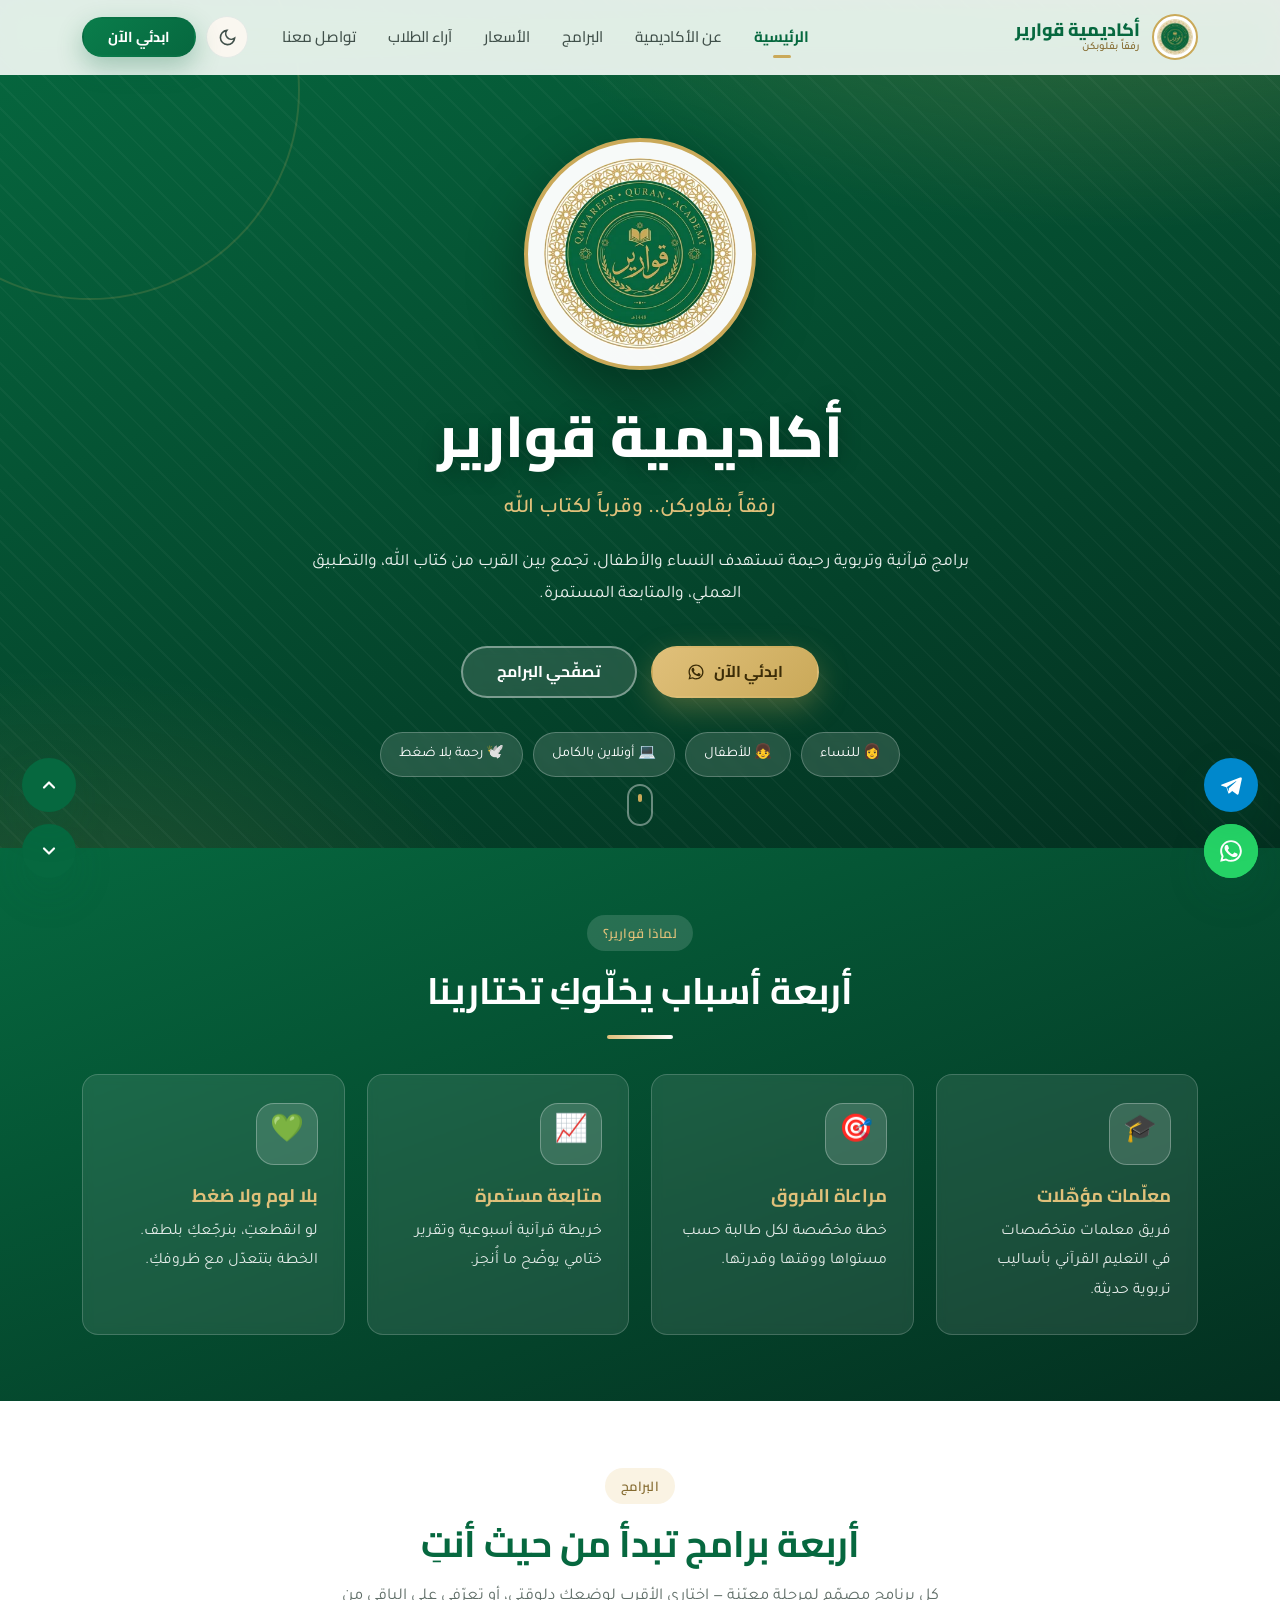
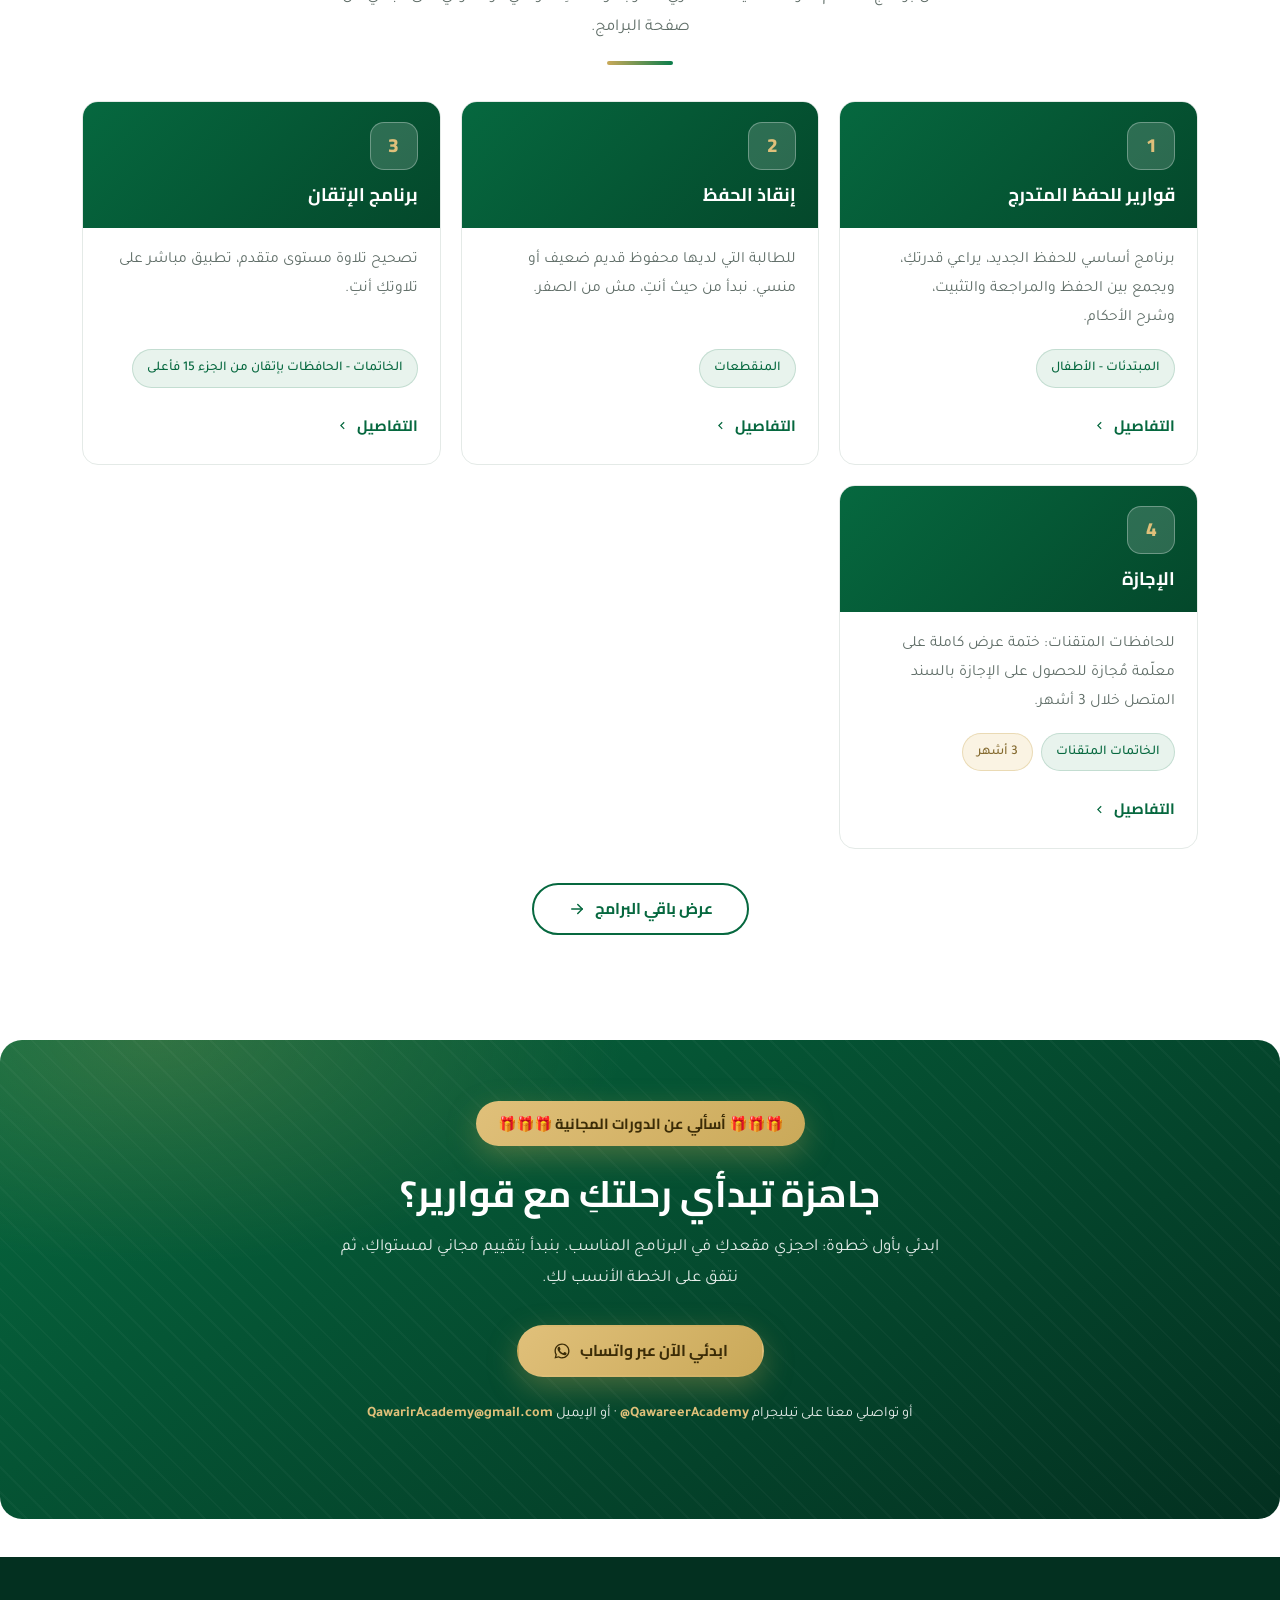
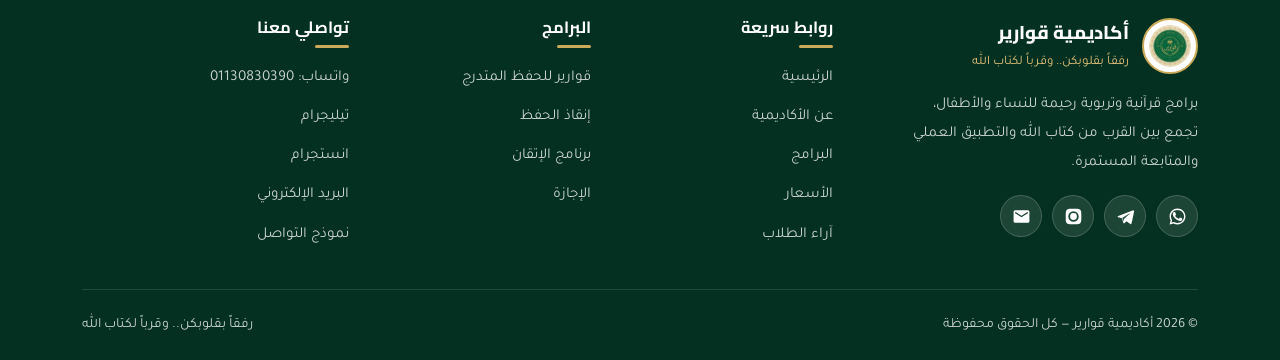
==== commit f4add297: "Sync footer links with enabled programs" ====
--- a/index.html
+++ b/index.html
@@ -519,12 +519,11 @@
 
       <div>
         <h3 class="footer__title">البرامج</h3>
-        <nav class="footer__links">
+        <nav class="footer__links" data-footer-programs>
           <a href="programs.html#p1">قوارير للحفظ المتدرج</a>
           <a href="programs.html#p2">إنقاذ الحفظ</a>
-          <a href="programs.html#p3">تلاوة متقنة وواثقة</a>
-          <a href="programs.html#p4">البيت القرآني</a>
-          <a href="programs.html#p5">أحب القرآن</a>
+          <a href="programs.html#p3">برنامج الإتقان</a>
+          <a href="programs.html#p3kc1x">الإجازة</a>
         </nav>
       </div>
 
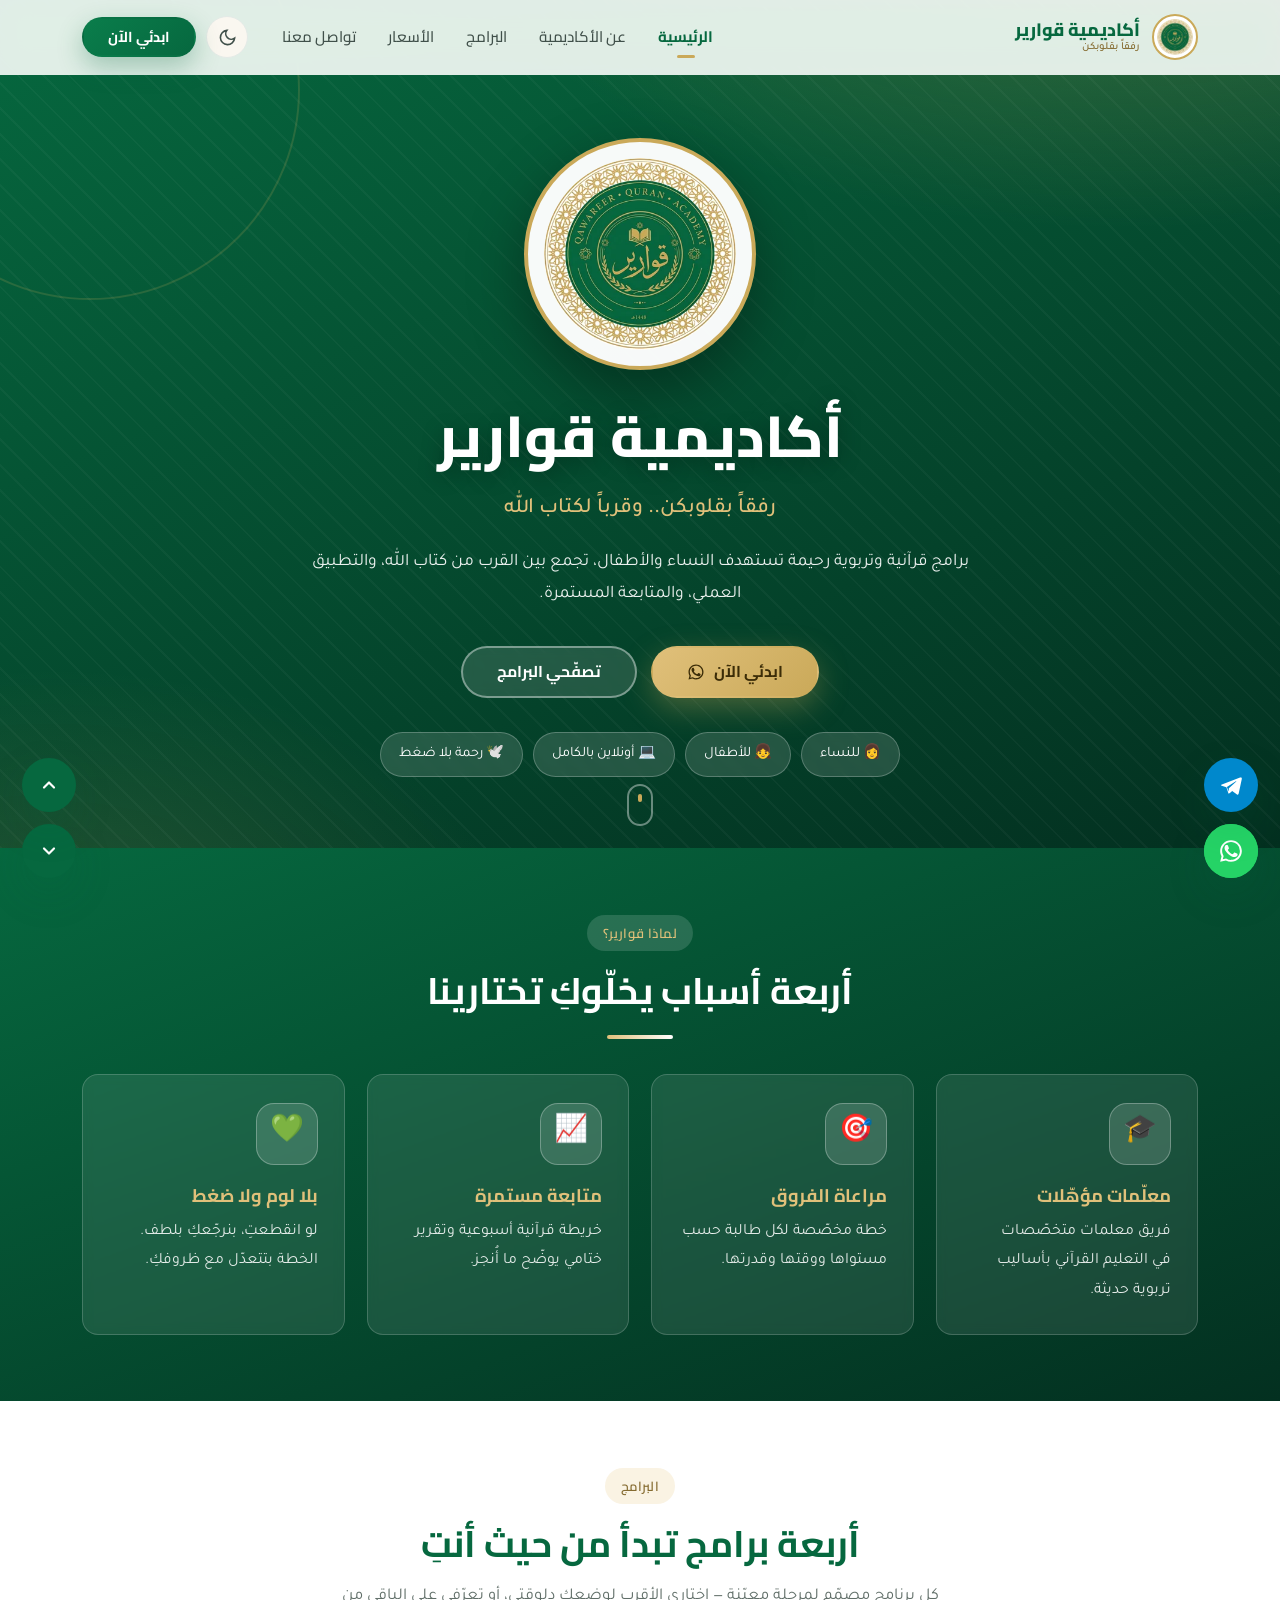
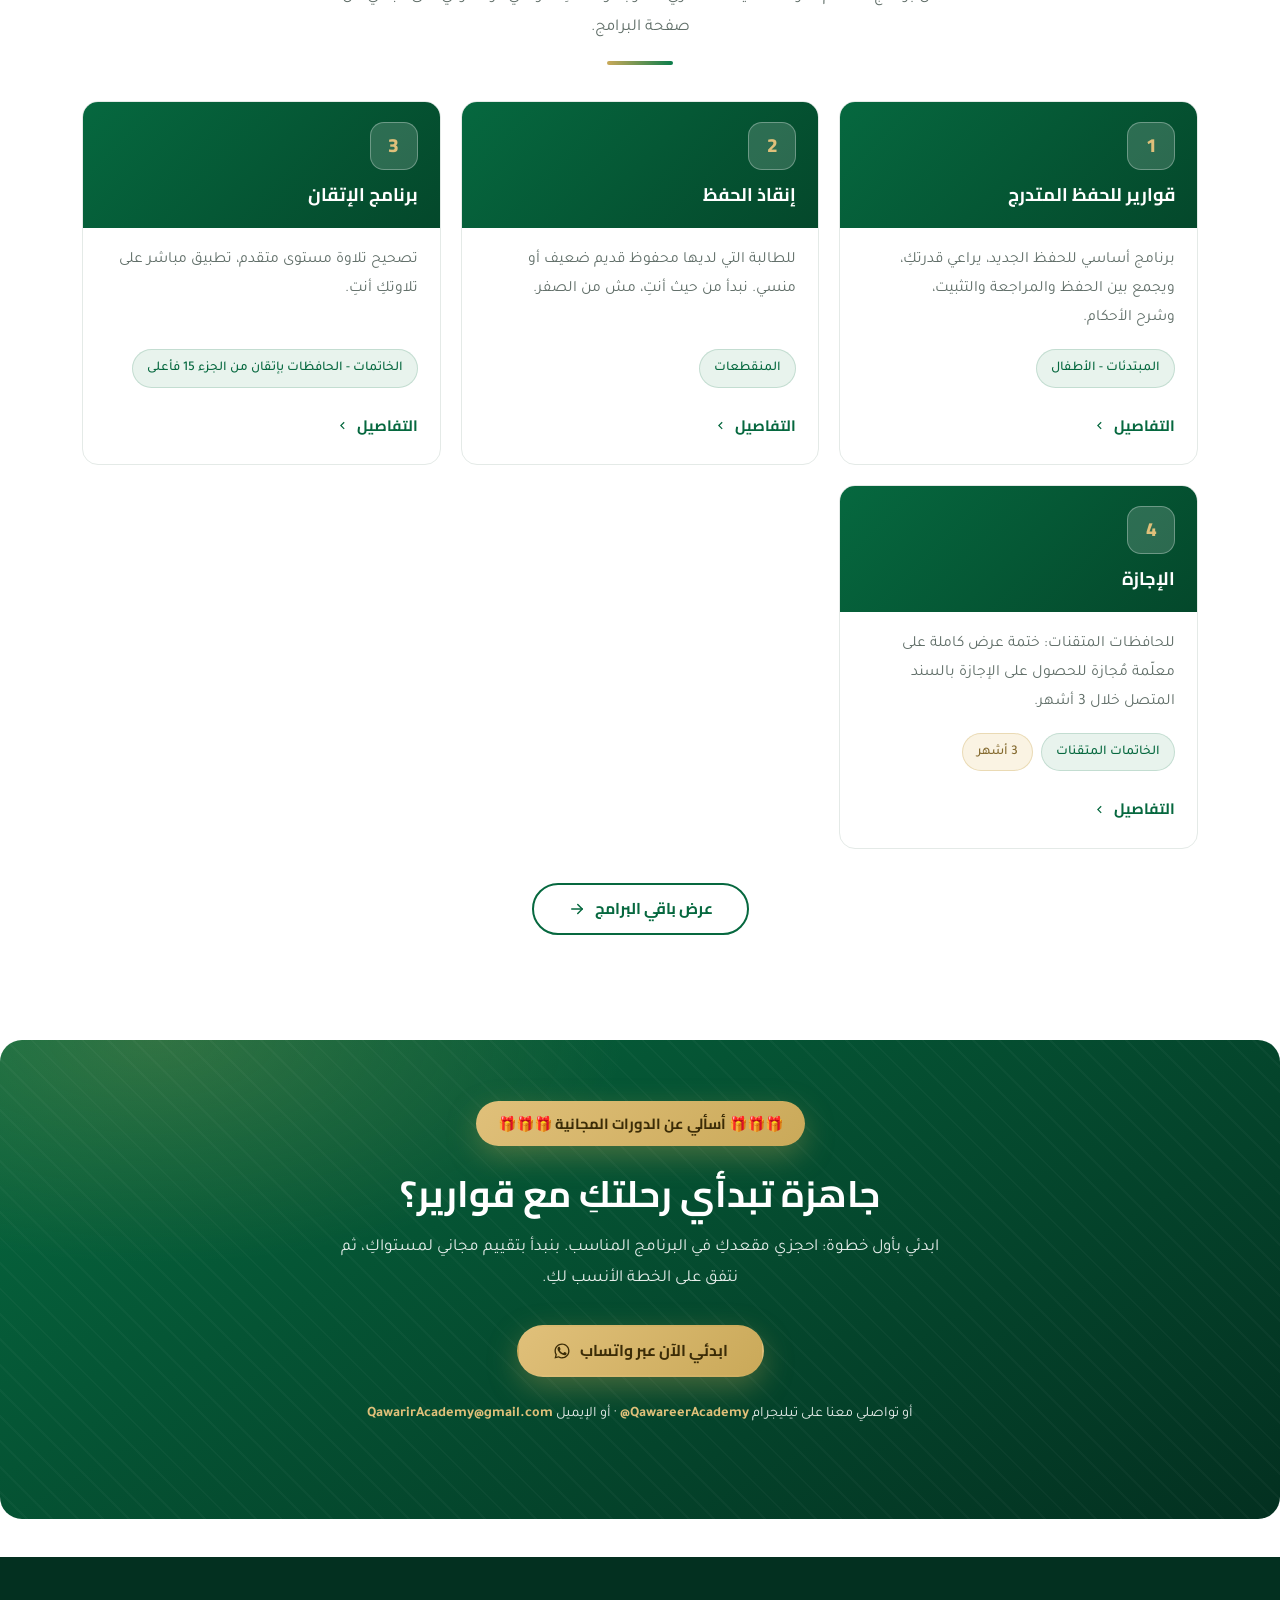
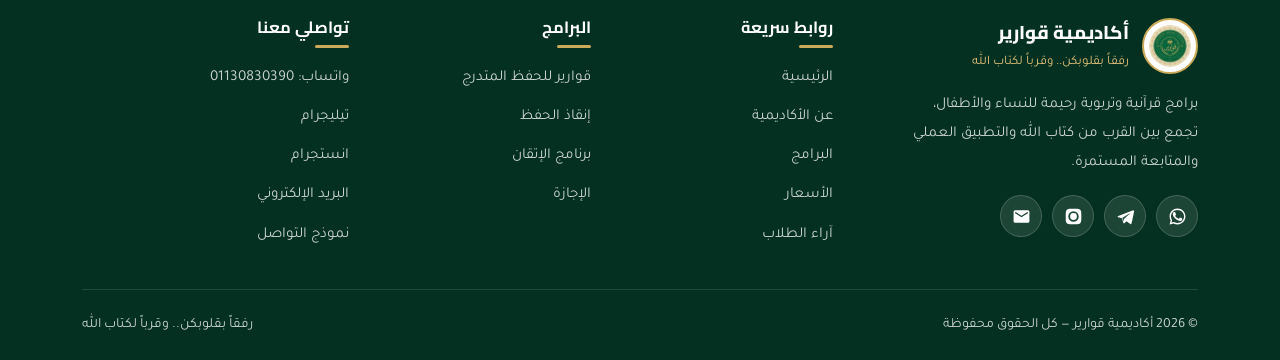
==== commit 096d6825: "تحديث المحتوى من لوحة التحكم" ====
--- a/index.html
+++ b/index.html
@@ -149,7 +149,6 @@
         <li><a class="nav__link" href="about.html">عن الأكاديمية</a></li>
         <li><a class="nav__link" href="programs.html">البرامج</a></li>
         <li><a class="nav__link" href="pricing.html">الأسعار</a></li>
-        <li><a class="nav__link" href="testimonials.html">آراء الطلاب</a></li>
         <li><a class="nav__link" href="contact.html">تواصل معنا</a></li>
       </ul>
     </nav>
@@ -182,7 +181,6 @@
         <a href="about.html">عن الأكاديمية</a>
         <a href="programs.html">البرامج</a>
         <a href="pricing.html">الأسعار</a>
-        <a href="testimonials.html">آراء الطلاب</a>
         <a href="contact.html">تواصل معنا</a>
       </nav>
     <a class="btn btn--gold btn--block" href="#contact-cta" data-wa="trial">ابدئي الآن</a>
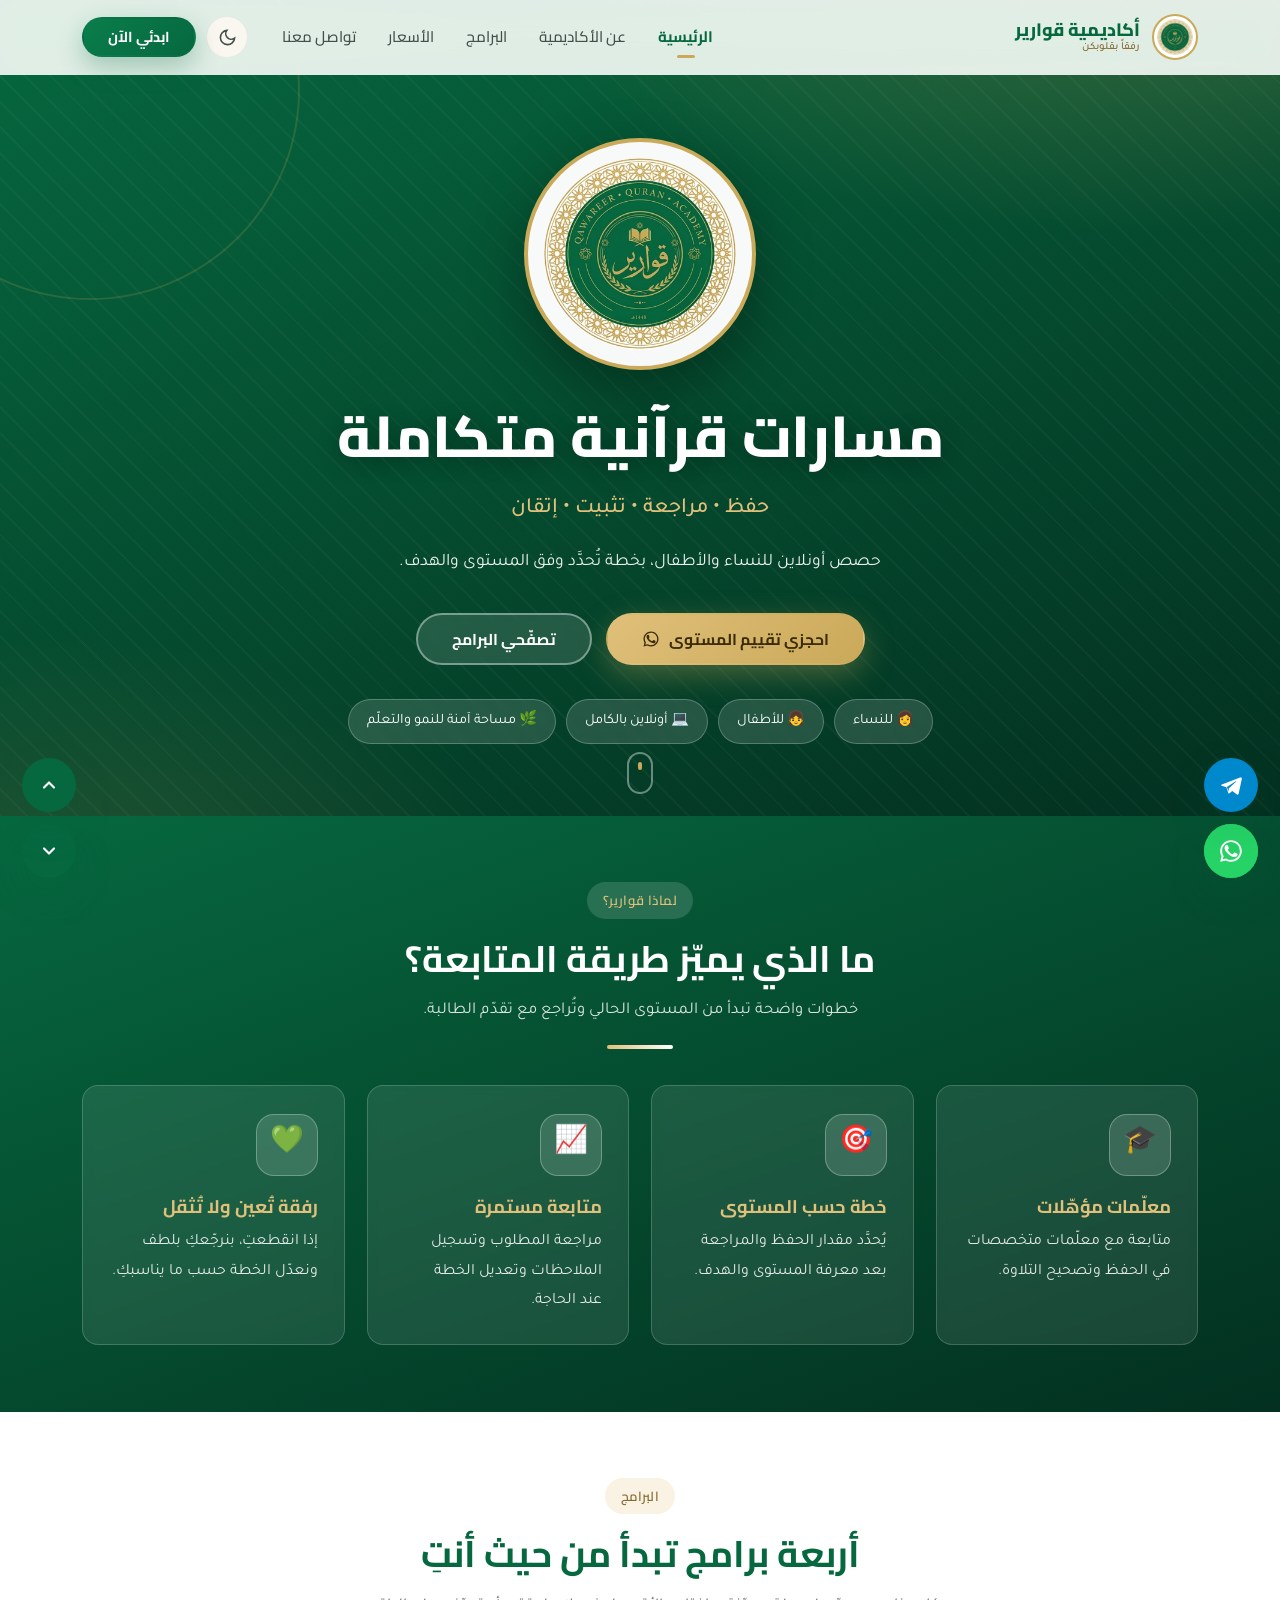
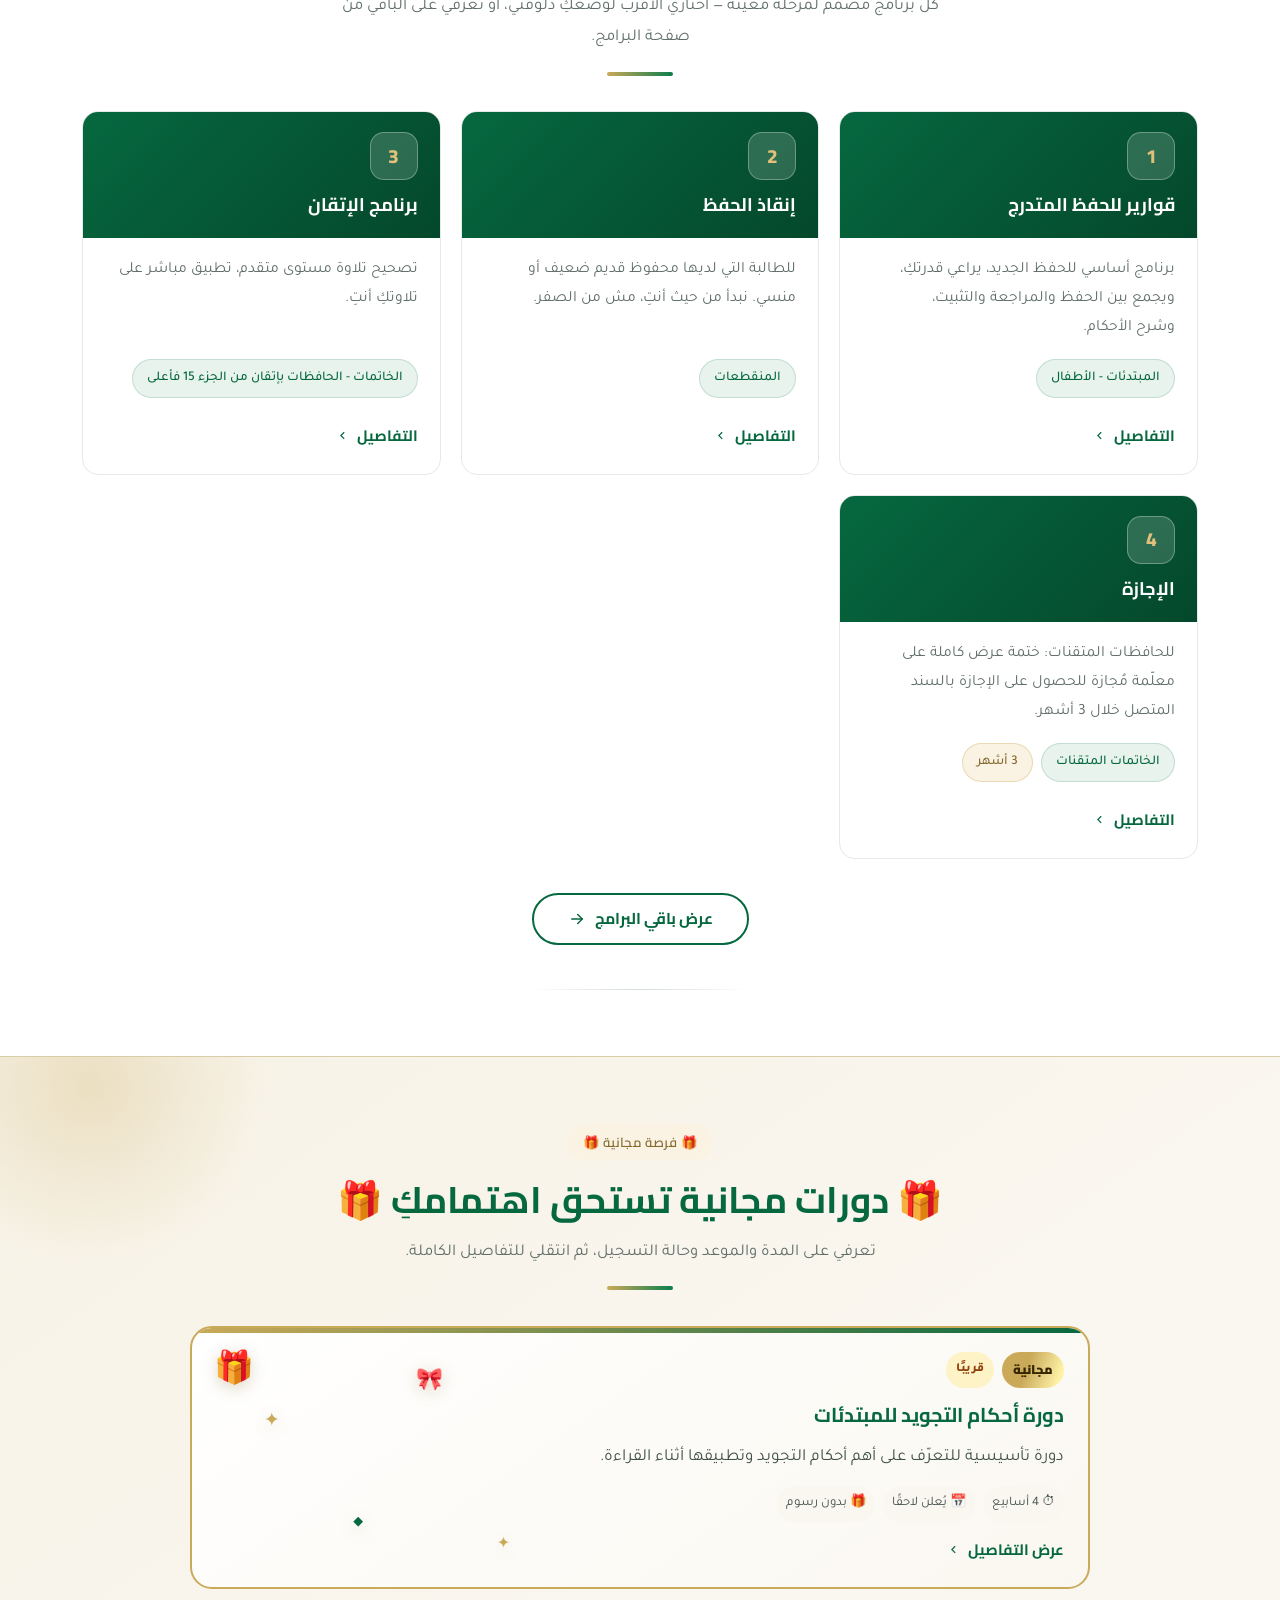
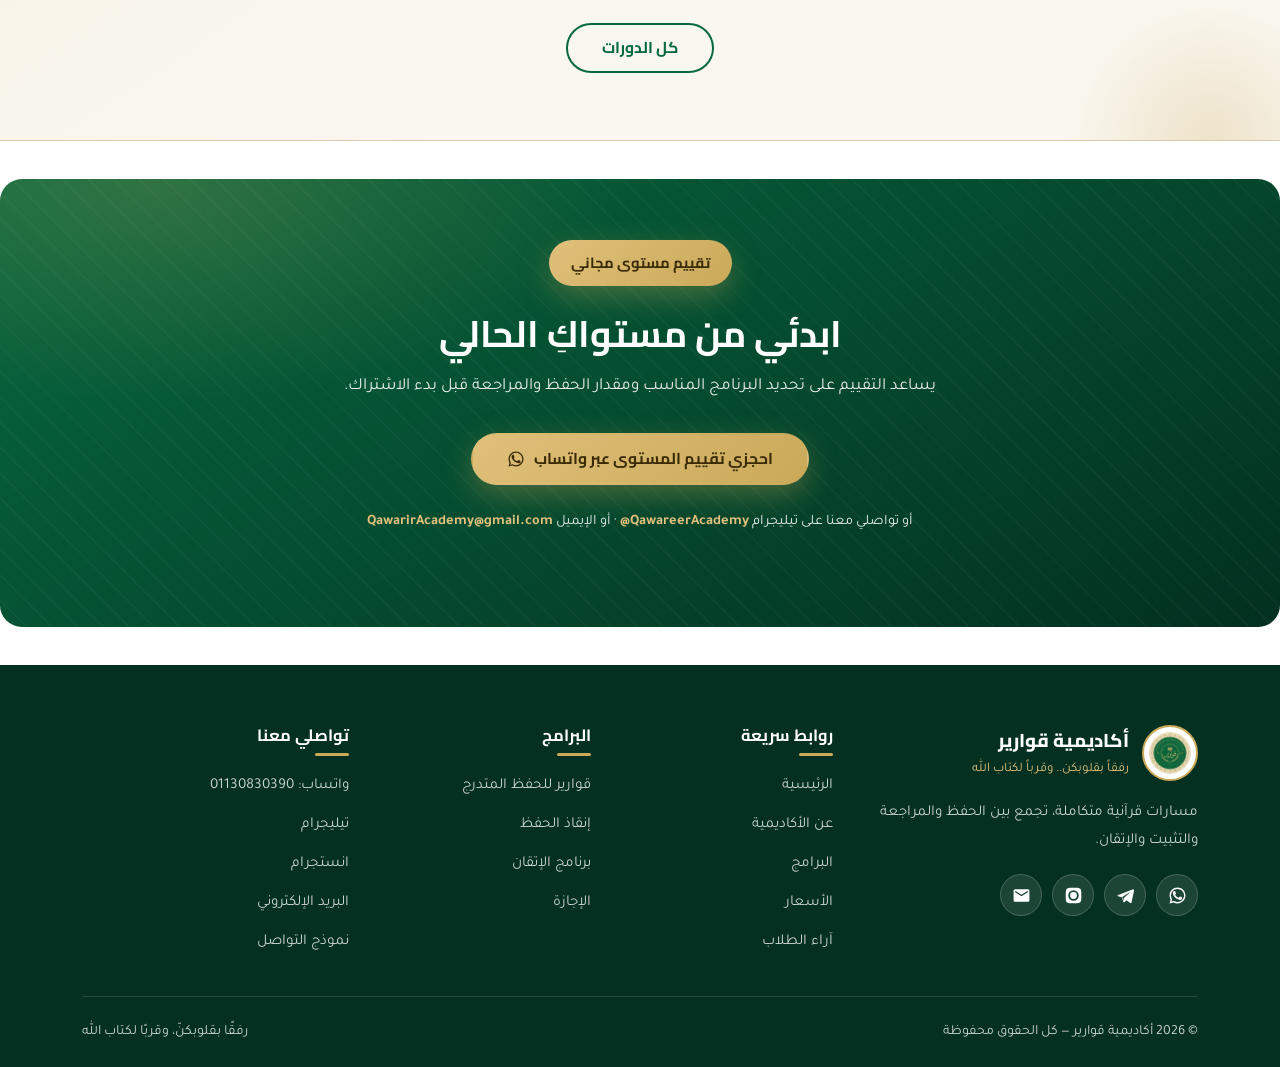
==== commit 11e4ba4d: "Build comprehensive content controls and refresh site copy" ====
--- a/index.html
+++ b/index.html
@@ -5,8 +5,8 @@
 <meta name="viewport" content="width=device-width, initial-scale=1, viewport-fit=cover">
 <meta name="theme-color" content="#06683f">
 
-<title>أكاديمية قوارير | تعليم وتحفيظ القرآن الكريم أونلاين للنساء والأطفال</title>
-<meta name="description" content="أكاديمية قوارير: برامج قرآنية وتربوية رحيمة للنساء والأطفال. حفظ، مراجعة، متابعة أونلاين بالكامل. ابدئي بحصة تجريبية مجانية.">
+<title>أكاديمية قوارير | حفظ القرآن ومراجعته أونلاين</title>
+<meta name="description" content="مسارات أونلاين للنساء والأطفال في حفظ القرآن ومراجعته وتثبيته وتصحيح التلاوة، مع تقييم مستوى قبل بدء الاشتراك.">
 <meta name="keywords" content="أكاديمية قرآنية، تحفيظ قرآن، حفظ قرآن أونلاين، برامج قرآنية للنساء، مراجعة قرآن">
 <meta name="author" content="أكاديمية قوارير">
 <meta name="robots" content="index, follow">
@@ -16,15 +16,15 @@
 <meta property="og:type" content="website">
 <meta property="og:locale" content="ar_AR">
 <meta property="og:site_name" content="أكاديمية قوارير">
-<meta property="og:title" content="أكاديمية قوارير | تعليم وتحفيظ القرآن الكريم أونلاين للنساء والأطفال">
-<meta property="og:description" content="أكاديمية قوارير: برامج قرآنية وتربوية رحيمة للنساء والأطفال. حفظ، مراجعة، متابعة أونلاين بالكامل. ابدئي بحصة تجريبية مجانية.">
+<meta property="og:title" content="أكاديمية قوارير | حفظ القرآن ومراجعته أونلاين">
+<meta property="og:description" content="مسارات أونلاين للنساء والأطفال في حفظ القرآن ومراجعته وتثبيته وتصحيح التلاوة، مع تقييم مستوى قبل بدء الاشتراك.">
 <meta property="og:image" content="assets/img/og-image.png">
 <meta property="og:image:width" content="1200">
 <meta property="og:image:height" content="630">
 <meta property="og:image:alt" content="أكاديمية قوارير — رفقاً بقلوبكن.. وقرباً لكتاب الله">
 <meta name="twitter:card" content="summary_large_image">
-<meta name="twitter:title" content="أكاديمية قوارير | تعليم وتحفيظ القرآن الكريم أونلاين للنساء والأطفال">
-<meta name="twitter:description" content="أكاديمية قوارير: برامج قرآنية وتربوية رحيمة للنساء والأطفال. حفظ، مراجعة، متابعة أونلاين بالكامل. ابدئي بحصة تجريبية مجانية.">
+<meta name="twitter:title" content="أكاديمية قوارير | حفظ القرآن ومراجعته أونلاين">
+<meta name="twitter:description" content="مسارات أونلاين للنساء والأطفال في حفظ القرآن ومراجعته وتثبيته وتصحيح التلاوة، مع تقييم مستوى قبل بدء الاشتراك.">
 <meta name="twitter:image" content="assets/img/og-image.png">
 
 <!-- Favicon (inline, no extra request) -->
@@ -54,7 +54,7 @@
       "@id": "#org",
       "name": "أكاديمية قوارير",
       "alternateName": "Qawareer Academy",
-      "description": "برامج قرآنية وتربوية رحيمة تستهدف النساء والأطفال، وتجمع بين القرب من كتاب الله، والتطبيق العملي، والمتابعة المستمرة.",
+      "description": "مسارات قرآنية أونلاين للنساء والأطفال، تجمع بين الحفظ والمراجعة والتثبيت وتصحيح التلاوة.",
       "slogan": "رفقاً بقلوبكن.. وقرباً لكتاب الله",
       "logo": "assets/img/logo.png",
       "image": "assets/img/og-image.png",
@@ -199,17 +199,14 @@
              fetchpriority="high" decoding="async">
       </picture>
 
-      <h1 class="hero__title">أكاديمية قوارير</h1>
-      <p class="hero__slogan">رفقاً بقلوبكن.. وقرباً لكتاب الله</p>
-
-      <p class="hero__desc">
-        برامج قرآنية وتربوية رحيمة تستهدف النساء والأطفال،
-        تجمع بين القرب من كتاب الله، والتطبيق العملي، والمتابعة المستمرة.
-      </p>
+      <h1 class="hero__title">مسارات قرآنية متكاملة</h1>
+      <p class="hero__slogan">حفظ • مراجعة • تثبيت • إتقان</p>
+
+      <p class="hero__desc">حصص أونلاين للنساء والأطفال، بخطة تُحدَّد وفق المستوى والهدف.</p>
 
       <div class="hero__cta">
         <a class="btn btn--gold" href="#contact-cta" data-wa="trial">
-          ابدئي الآن
+          احجزي تقييم المستوى
           <svg width="18" height="18" viewBox="0 0 24 24" fill="currentColor" aria-hidden="true"><path fill-rule="evenodd" d="M12 2C6.48 2 2 6.48 2 12c0 1.77.46 3.45 1.27 4.9L2 22l5.25-1.27A9.96 9.96 0 0 0 12 22c5.52 0 10-4.48 10-10S17.52 2 12 2zm0 18.2a8.2 8.2 0 0 1-4.18-1.14l-.3-.18-3.11.82.83-3.1-.2-.31a8.18 8.18 0 0 1-1.26-4.39c0-4.54 3.7-8.23 8.22-8.23 2.2 0 4.26.86 5.82 2.42a8.17 8.17 0 0 1 2.41 5.82c0 4.54-3.7 8.19-8.23 8.19z"/><path d="M17.47 14.38c-.3-.15-1.75-.86-2.02-.96-.27-.1-.47-.15-.67.15-.2.3-.77.96-.94 1.16-.17.2-.35.22-.64.07-.3-.15-1.25-.46-2.38-1.47-.88-.78-1.47-1.75-1.64-2.05-.17-.3-.02-.46.13-.6.13-.14.3-.35.45-.53.15-.18.2-.3.3-.5.1-.2.05-.38-.02-.53-.08-.15-.67-1.6-.92-2.2-.24-.58-.49-.5-.67-.51h-.57c-.2 0-.52.07-.79.37-.27.3-1.04 1.02-1.04 2.48s1.06 2.88 1.21 3.08c.15.2 2.1 3.2 5.07 4.49.71.3 1.26.49 1.69.63.71.22 1.36.19 1.87.12.57-.09 1.75-.72 2-1.41.25-.69.25-1.28.17-1.41-.07-.13-.27-.2-.57-.35z"/></svg>
         </a>
         <a class="btn btn--ghost-light" href="programs.html">تصفّحي البرامج</a>
@@ -219,14 +216,13 @@
         <span class="hero__tag">👩 للنساء</span>
         <span class="hero__tag">👧 للأطفال</span>
         <span class="hero__tag">💻 أونلاين بالكامل</span>
-        <span class="hero__tag">🕊️ رحمة بلا ضغط</span>
+        <span class="hero__tag">🌿 مساحة آمنة للنمو والتعلّم</span>
       </div>
     </div>
     <div class="scroll-hint" aria-hidden="true"></div>
   </section>
 
-  <!-- ================= STATS ================= -->
-  <section class="stats is-off" data-sec="stats">
+<section class="stats is-off" data-sec="stats">
     <div class="container">
       <div class="stats__grid">
 
@@ -237,13 +233,13 @@
     </div>
   </section>
 
-  <!-- ================= WHY QAWAREER ================= -->
-  <section class="section band-brand on-dark" data-sec="why">
+<section class="section band-brand on-dark" data-sec="why">
     <div class="container">
 <!--qwr:why:start-->
       <div class="sec-head sec-head--center">
         <span class="kicker">لماذا قوارير؟</span>
-        <h2>أربعة أسباب يخلّوكِ تختارينا</h2>
+        <h2>ما الذي يميّز طريقة المتابعة؟</h2>
+        <p>خطوات واضحة تبدأ من المستوى الحالي وتُراجع مع تقدّم الطالبة.</p>
         <div class="rule"></div>
       </div>
 
@@ -251,38 +247,37 @@
         <article class="card card--glass" data-reveal>
           <div class="card__ico">🎓</div>
           <h3 class="card__title">معلّمات مؤهّلات</h3>
-          <p class="card__text">فريق معلمات متخصّصات في التعليم القرآني بأساليب تربوية حديثة.</p>
+          <p class="card__text">متابعة مع معلّمات متخصصات في الحفظ وتصحيح التلاوة.</p>
         </article>
         <article class="card card--glass" data-reveal data-delay="1">
           <div class="card__ico">🎯</div>
-          <h3 class="card__title">مراعاة الفروق</h3>
-          <p class="card__text">خطة مخصّصة لكل طالبة حسب مستواها ووقتها وقدرتها.</p>
+          <h3 class="card__title">خطة حسب المستوى</h3>
+          <p class="card__text">يُحدَّد مقدار الحفظ والمراجعة بعد معرفة المستوى والهدف.</p>
         </article>
         <article class="card card--glass" data-reveal data-delay="2">
           <div class="card__ico">📈</div>
           <h3 class="card__title">متابعة مستمرة</h3>
-          <p class="card__text">خريطة قرآنية أسبوعية وتقرير ختامي يوضّح ما أُنجز.</p>
+          <p class="card__text">مراجعة المطلوب وتسجيل الملاحظات وتعديل الخطة عند الحاجة.</p>
         </article>
         <article class="card card--glass" data-reveal>
           <div class="card__ico">💚</div>
-          <h3 class="card__title">بلا لوم ولا ضغط</h3>
-          <p class="card__text">لو انقطعتِ، بنرجّعكِ بلطف. الخطة بتتعدّل مع ظروفكِ.</p>
+          <h3 class="card__title">رفقة تُعين ولا تُثقل</h3>
+          <p class="card__text">إذا انقطعتِ، بنرجّعكِ بلطف ونعدّل الخطة حسب ما يناسبكِ.</p>
         </article>
       </div>
 <!--qwr:why:end-->
     </div>
   </section>
 
-  <!-- ================= VIDEO ================= -->
-  <section class="section is-off" data-sec="video">
+<section class="section is-off" data-sec="video">
     <div class="container">
 <!--qwr:video:start-->
 
 <!--qwr:video:end-->
     </div>
   </section>
-  <!-- ================= PROGRAMS ================= -->
-  <section class="section" data-sec="programs">
+
+<section class="section" data-sec="programs">
     <div class="container">
 <!--qwr:programs-head:start-->
       <div class="sec-head sec-head--center">
@@ -378,8 +373,36 @@
     </div>
   </section>
 
-  <!-- ================= PRICING PREVIEW ================= -->
-  <section class="section section--alt is-off" data-sec="pricing">
+<section class="section home-courses home-courses--free" data-home-courses data-sec="courses">
+    <div class="container">
+      <div class="sec-head sec-head--center">
+        <span class="kicker">🎁 فرصة مجانية 🎁</span>
+        <h2><span class="free-title-gift" aria-hidden="true">🎁</span> دورات مجانية تستحق اهتمامكِ <span class="free-title-gift" aria-hidden="true">🎁</span></h2>
+        <p>تعرفي على المدة والموعد وحالة التسجيل، ثم انتقلي للتفاصيل الكاملة.</p>
+        <div class="rule"></div>
+      </div>
+      <div class="grid g-auto-lg">
+      <article class="course-teaser course-teaser--free" data-reveal>
+        <div class="free-decor" aria-hidden="true"><span>🎁</span><span>✦</span><span>◆</span><span>✦</span><span>🎀</span></div>
+        <div class="course-teaser__badges">
+          <span class="course-free">مجانية</span>
+          <span class="course-status course-status--soon">قريبًا</span>
+        </div>
+        <h3>دورة أحكام التجويد للمبتدئات</h3>
+        <p>دورة تأسيسية للتعرّف على أهم أحكام التجويد وتطبيقها أثناء القراءة.</p>
+        <div class="course-teaser__meta">
+          <span>⏱ 4 أسابيع</span>
+          <span>📅 يُعلن لاحقًا</span>
+          <span>🎁 بدون رسوم</span>
+        </div>
+        <a class="link-arrow" href="programs.html#course-tajweed-basics">عرض التفاصيل <svg width="15" height="15" viewBox="0 0 24 24" fill="currentColor" aria-hidden="true"><path d="M15.4 7.4 14 6l-6 6 6 6 1.4-1.4-4.6-4.6z"/></svg></a>
+      </article>
+      </div>
+      <div class="center mt-4"><a class="btn btn--outline" href="programs.html#courses">كل الدورات</a></div>
+    </div>
+  </section>
+
+<section class="section section--alt is-off" data-sec="pricing">
     <div class="container">
       <!--qwr:pricing-cards:start-->
 
@@ -387,8 +410,7 @@
     </div>
   </section>
 
-  <!-- ================= MATERIALS ================= -->
-  <section class="section is-off" id="materials" data-sec="materials">
+<section class="section is-off" id="materials" data-sec="materials">
     <div class="container">
 <!--qwr:materials-block:start-->
 
@@ -396,8 +418,7 @@
     </div>
   </section>
 
-  <!-- ================= INTRO / ABOUT ================= -->
-  <section class="section band-brand on-dark is-off" data-sec="about-intro">
+<section class="section band-brand on-dark is-off" data-sec="about-intro">
     <div class="container">
 <!--qwr:about-intro:start-->
 
@@ -405,8 +426,7 @@
     </div>
   </section>
 
-  <!-- ================= TESTIMONIALS ================= -->
-  <section class="section is-off" id="reviews" data-sec="reviews">
+<section class="section is-off" id="reviews" data-sec="reviews">
     <div class="container">
       <div class="sec-head sec-head--center">
         <span class="kicker">آراء</span>
@@ -425,8 +445,8 @@
       </div>
     </div>
   </section>
-  <!-- ================= FAQ ================= -->
-  <section class="section section--alt is-off" data-sec="faq">
+
+<section class="section section--alt is-off" data-sec="faq">
     <div class="container">
       <div class="sec-head sec-head--center">
         <span class="kicker">أسئلة شائعة</span>
@@ -443,20 +463,20 @@
     </div>
   </section>
 
-  <!-- ================= CTA ================= -->
-  <section class="cta-band" id="contact-cta" data-sec="cta">
-    <div class="container">
-<!--qwr:home-cta:start-->
-      <span class="offer">🎁🎁🎁 أسألي عن الدورات المجانية 🎁🎁🎁</span>
-      <h2>جاهزة تبدأي رحلتكِ مع قوارير؟</h2>
-      <p>ابدئي بأول خطوة: احجزي مقعدكِ في البرنامج المناسب. بنبدأ بتقييم مجاني لمستواكِ، ثم نتفق على الخطة الأنسب لكِ.</p>
+<section class="cta-band" id="contact-cta" data-sec="cta">
+    <div class="container">
+      <span class="offer">تقييم مستوى مجاني</span>
+      <h2>ابدئي من مستواكِ الحالي</h2>
+      <p>يساعد التقييم على تحديد البرنامج المناسب ومقدار الحفظ والمراجعة قبل بدء الاشتراك.</p>
       <div class="cta-band__btns">
         <a class="btn btn--gold" href="#" data-wa="trial">
-          ابدئي الآن عبر واتساب
+          احجزي تقييم المستوى عبر واتساب
           <svg width="18" height="18" viewBox="0 0 24 24" fill="currentColor" aria-hidden="true"><path fill-rule="evenodd" d="M12 2C6.48 2 2 6.48 2 12c0 1.77.46 3.45 1.27 4.9L2 22l5.25-1.27A9.96 9.96 0 0 0 12 22c5.52 0 10-4.48 10-10S17.52 2 12 2zm0 18.2a8.2 8.2 0 0 1-4.18-1.14l-.3-.18-3.11.82.83-3.1-.2-.31a8.18 8.18 0 0 1-1.26-4.39c0-4.54 3.7-8.23 8.22-8.23 2.2 0 4.26.86 5.82 2.42a8.17 8.17 0 0 1 2.41 5.82c0 4.54-3.7 8.19-8.23 8.19z"/><path d="M17.47 14.38c-.3-.15-1.75-.86-2.02-.96-.27-.1-.47-.15-.67.15-.2.3-.77.96-.94 1.16-.17.2-.35.22-.64.07-.3-.15-1.25-.46-2.38-1.47-.88-.78-1.47-1.75-1.64-2.05-.17-.3-.02-.46.13-.6.13-.14.3-.35.45-.53.15-.18.2-.3.3-.5.1-.2.05-.38-.02-.53-.08-.15-.67-1.6-.92-2.2-.24-.58-.49-.5-.67-.51h-.57c-.2 0-.52.07-.79.37-.27.3-1.04 1.02-1.04 2.48s1.06 2.88 1.21 3.08c.15.2 2.1 3.2 5.07 4.49.71.3 1.26.49 1.69.63.71.22 1.36.19 1.87.12.57-.09 1.75-.72 2-1.41.25-.69.25-1.28.17-1.41-.07-.13-.27-.2-.57-.35z"/></svg>
         </a>
       </div>
-<!--qwr:home-cta:end-->
+
+
+
       <p class="cta-band__note">
         أو تواصلي معنا على تيليجرام
         <a href="https://t.me/QawreerAcademy" target="_blank" rel="noopener"><bdi>@QawareerAcademy</bdi></a>
@@ -484,9 +504,8 @@
             <div class="footer__tag">رفقاً بقلوبكن.. وقرباً لكتاب الله</div>
           </div>
         </div>
-        <p class="footer__about">
-          برامج قرآنية وتربوية رحيمة للنساء والأطفال، تجمع بين القرب من كتاب الله
-          والتطبيق العملي والمتابعة المستمرة.
+        <p class="footer__about" data-footer-about>
+          مسارات قرآنية متكاملة، تجمع بين الحفظ والمراجعة والتثبيت والإتقان.
         </p>
         <div class="footer__social">
           <a class="footer__soc" href="https://wa.me/201130830390" target="_blank" rel="noopener" aria-label="واتساب" data-wa="general">
@@ -503,7 +522,7 @@
           </a>
         </div>
       </div>
-
+<!--qwr:footer-columns:start-->
       <div>
         <h3 class="footer__title">روابط سريعة</h3>
         <nav class="footer__links">
@@ -514,9 +533,10 @@
           <a href="testimonials.html">آراء الطلاب</a>
         </nav>
       </div>
+<!--qwr:footer-columns:end-->
 
       <div>
-        <h3 class="footer__title">البرامج</h3>
+        <h3 class="footer__title" data-footer-programs-title>البرامج</h3>
         <nav class="footer__links" data-footer-programs>
           <a href="programs.html#p1">قوارير للحفظ المتدرج</a>
           <a href="programs.html#p2">إنقاذ الحفظ</a>
@@ -526,7 +546,7 @@
       </div>
 
       <div>
-        <h3 class="footer__title">تواصلي معنا</h3>
+        <h3 class="footer__title" data-footer-contact-title>تواصلي معنا</h3>
         <nav class="footer__links">
           <a href="https://wa.me/201130830390" target="_blank" rel="noopener" data-wa="general">واتساب: <bdi>01130830390</bdi></a>
           <a href="https://t.me/QawreerAcademy" target="_blank" rel="noopener">تيليجرام</a>
@@ -540,7 +560,7 @@
 
     <div class="footer__bottom">
       <span>© <span data-year>2026</span> أكاديمية قوارير — كل الحقوق محفوظة</span>
-      <span>رفقاً بقلوبكن.. وقرباً لكتاب الله</span>
+      <span>رفقًا بقلوبكنّ، وقربًا لكتاب الله</span>
     </div>
   </div>
 </footer>
--- a/assets/css/style.css
+++ b/assets/css/style.css
@@ -1116,6 +1116,135 @@
 }
 [data-theme='dark'] .prog-detail__key { color: var(--green-h); }
 .prog-detail__val { color: var(--text-soft); font-size: .98rem; }
+
+/* Managed advertising campaigns */
+.campaign-slider { position: relative; overflow: hidden; background: var(--green-dd); }
+.campaign-slider__track { position: relative; min-height: 310px; }
+.campaign {
+  position: absolute; inset: 0; display: grid; align-items: center; min-height: 310px;
+  overflow: hidden; color: var(--campaign-color); background: var(--campaign-bg);
+  opacity: 0; visibility: hidden; transition: opacity .55s ease, visibility .55s ease;
+}
+.campaign.is-active { position: relative; opacity: 1; visibility: visible; }
+.campaign::after { content: ''; position: absolute; inset: 0; background: linear-gradient(90deg, rgba(0,0,0,.08), rgba(0,0,0,.56)); pointer-events: none; }
+.campaign__picture { position: absolute; inset: 0; }
+.campaign__picture img { width: 100%; height: 100%; object-fit: cover; }
+.campaign__content { position: relative; z-index: 2; padding-block: 54px; max-width: 720px; margin-inline-start: auto; margin-inline-end: 0; }
+.campaign__content h2 { color: inherit; font-size: clamp(1.7rem, 4vw, 3rem); margin: 12px 0; }
+.campaign__content p { color: inherit; opacity: .92; font-size: 1.05rem; max-width: 620px; margin-bottom: 22px; }
+.campaign__badge { display: inline-flex; padding: 6px 12px; border-radius: 999px; background: var(--gold); color: #332500; font-weight: 800; }
+.campaign-slider__arrow { position: absolute; z-index: 5; top: 50%; translate: 0 -50%; width: 42px; height: 42px; border-radius: 50%; background: rgba(255,255,255,.9); color: var(--green); box-shadow: var(--shadow-sm); font-size: 1.8rem; }
+.campaign-slider__arrow--prev { inset-inline-start: 18px; }
+.campaign-slider__arrow--next { inset-inline-end: 18px; }
+.campaign-slider__dots { position: absolute; z-index: 5; inset-inline: 0; bottom: 16px; display: flex; justify-content: center; gap: 8px; }
+.campaign-slider__dots button { width: 9px; height: 9px; padding: 0; border-radius: 50%; background: rgba(255,255,255,.58); }
+.campaign-slider__dots button.is-active { width: 28px; border-radius: 99px; background: var(--gold); }
+@media (max-width: 640px) {
+  .campaign-slider__track, .campaign { min-height: 390px; }
+  .campaign__content { padding: 48px 48px 60px; text-align: center; margin: auto; }
+  .campaign::after { background: rgba(0,0,0,.48); }
+  .campaign-slider__arrow { width: 35px; height: 35px; }
+  .campaign-slider__arrow--prev { inset-inline-start: 8px; }
+  .campaign-slider__arrow--next { inset-inline-end: 8px; }
+}
+
+/* Managed courses on the programs page */
+.course-card {
+  display: flex; flex-direction: column; gap: 14px; min-height: 100%;
+  padding: 26px; background: var(--bg); border: 1px solid var(--line);
+  border-radius: var(--r-lg); box-shadow: var(--shadow-sm);
+}
+.course-card__top { display: flex; align-items: center; gap: 8px; flex-wrap: wrap; }
+.course-card h3 { margin: 0; color: var(--green); font-size: 1.3rem; }
+.course-card > p { margin: 0; color: var(--text-soft); }
+.course-card__details { padding-top: 12px; border-top: 1px solid var(--line); }
+.course-status { padding: 6px 10px; border-radius: 999px; font-weight: 800; font-size: .78rem; }
+.course-status--open { background: #dcfce7; color: #166534; }
+.course-status--soon { background: #fef3c7; color: #92400e; }
+.course-status--closed, .course-status--completed { background: var(--bg-alt); color: var(--muted); }
+.course-facts { display: grid; grid-template-columns: repeat(2, minmax(0, 1fr)); gap: 8px; }
+.course-facts span { padding: 9px 10px; background: var(--bg-alt); border-radius: var(--r-sm); font-size: .88rem; }
+.course-card .btn { margin-top: auto; align-self: flex-start; }
+.course-card .is-disabled { opacity: .58; pointer-events: none; }
+.course-card--free { position: relative; overflow: hidden; border: 2px solid var(--gold); box-shadow: 0 12px 32px color-mix(in srgb, var(--gold) 20%, transparent); }
+.course-card--free > *:not(.free-decor) { position: relative; z-index: 2; }
+.empty-state { grid-column: 1 / -1; padding: 28px; text-align: center; background: var(--bg-alt); border: 1px dashed var(--line-2); border-radius: var(--r-lg); color: var(--muted); }
+@media (max-width: 520px) { .course-facts { grid-template-columns: 1fr; } }
+
+/* Compact homepage course promotion. Free courses receive stronger focus. */
+.home-courses { background: var(--bg-alt); }
+.home-courses--free {
+  position: relative; overflow: hidden;
+  background: linear-gradient(145deg, color-mix(in srgb, var(--gold) 16%, var(--bg)) 0%, var(--bg-alt) 62%);
+  border-block: 1px solid color-mix(in srgb, var(--gold) 45%, var(--line));
+}
+.home-courses--free::before,
+.home-courses--free::after {
+  content: ''; position: absolute; border-radius: 50%; pointer-events: none;
+  filter: blur(4px); opacity: .34;
+  background: radial-gradient(circle, color-mix(in srgb, var(--gold) 78%, #fff), transparent 68%);
+  animation: freeAuraDrift 9s ease-in-out infinite alternate;
+}
+.home-courses--free::before { width: 360px; height: 360px; inset: -150px auto auto -90px; }
+.home-courses--free::after { width: 300px; height: 300px; inset: auto -80px -150px auto; animation-delay: -4s; }
+.home-courses--free > .container { position: relative; z-index: 1; }
+.course-teaser {
+  position: relative; display: flex; flex-direction: column; gap: 13px; min-height: 100%;
+  padding: 24px; background: var(--bg); border: 1px solid var(--line);
+  border-radius: var(--r-lg); box-shadow: var(--shadow-sm); overflow: hidden;
+}
+.course-teaser--free {
+  border: 2px solid var(--gold);
+  background: linear-gradient(145deg, var(--bg) 0%, color-mix(in srgb, var(--gold) 9%, var(--bg)) 100%);
+  animation: freeCardGlow 3.4s ease-in-out infinite alternate;
+}
+.course-teaser--free::before { content: ''; position: absolute; inset: 0 0 auto; height: 5px; background: linear-gradient(90deg, var(--gold), var(--green)); }
+.course-teaser--free::after,
+.course-card--free::after {
+  content: ''; position: absolute; z-index: 1; inset: -45% auto -45% -34%; width: 22%;
+  background: linear-gradient(90deg, transparent, rgba(255,255,255,.58), transparent);
+  transform: skewX(-18deg); animation: freeShine 4.6s ease-in-out infinite;
+}
+.course-teaser--free > *:not(.free-decor) { position: relative; z-index: 2; }
+.course-teaser__badges, .course-teaser__meta { display: flex; gap: 8px; flex-wrap: wrap; }
+.course-teaser__meta span { padding: 6px 9px; border-radius: 999px; background: var(--bg-alt); color: var(--text-soft); font-size: .82rem; }
+.course-teaser h3 { margin: 0; color: var(--green); font-size: 1.25rem; }
+.course-teaser p { margin: 0; color: var(--text-soft); }
+.course-teaser .link-arrow { margin-top: auto; }
+.home-courses .course-teaser:only-child { width: 100%; max-width: 900px; justify-self: center; }
+.course-free {
+  display: inline-flex; padding: 6px 11px; border-radius: 999px;
+  background: linear-gradient(110deg, var(--gold) 20%, #fff3a8 45%, var(--gold) 70%);
+  background-size: 220% 100%; color: #352600; font-weight: 900; font-size: .8rem;
+  box-shadow: 0 0 0 0 color-mix(in srgb, var(--gold) 50%, transparent);
+  animation: freeBadgeShimmer 2.6s linear infinite, freeBadgePulse 2s ease-out infinite;
+}
+.free-title-gift { display: inline-block; animation: freeGiftBounce 1.8s ease-in-out infinite; }
+.free-title-gift:last-child { animation-delay: -.9s; }
+.free-decor { position: absolute; inset: 0; z-index: 1; pointer-events: none; overflow: hidden; }
+.free-decor span { position: absolute; display: block; filter: drop-shadow(0 4px 8px rgba(112,77,0,.22)); animation: freeSymbolFloat 4s ease-in-out infinite; }
+.free-decor span:nth-child(1) { font-size: 2rem; inset: 16px auto auto 22px; animation-name: freeGiftBounce; }
+.free-decor span:nth-child(2) { font-size: 1.2rem; inset: 30% auto auto 8%; animation-delay: -.7s; color: var(--gold); }
+.free-decor span:nth-child(3) { font-size: .8rem; inset: auto auto 20% 18%; animation-delay: -1.6s; color: var(--green); }
+.free-decor span:nth-child(4) { font-size: 1rem; inset: auto auto 10% 34%; animation-delay: -2.4s; color: var(--gold); }
+.free-decor span:nth-child(5) { font-size: 1.35rem; inset: 14% auto auto 25%; animation-delay: -1.1s; }
+
+@keyframes freeAuraDrift { to { transform: translate3d(45px, 28px, 0) scale(1.14); opacity: .5; } }
+@keyframes freeCardGlow {
+  from { box-shadow: 0 10px 28px color-mix(in srgb, var(--gold) 18%, transparent), 0 0 0 0 color-mix(in srgb, var(--gold) 30%, transparent); }
+  to { box-shadow: 0 18px 48px color-mix(in srgb, var(--gold) 34%, transparent), 0 0 0 6px color-mix(in srgb, var(--gold) 9%, transparent); }
+}
+@keyframes freeShine { 0%, 22% { left: -34%; } 58%, 100% { left: 118%; } }
+@keyframes freeBadgeShimmer { to { background-position: -220% 0; } }
+@keyframes freeBadgePulse { 0% { box-shadow: 0 0 0 0 color-mix(in srgb, var(--gold) 48%, transparent); } 70%,100% { box-shadow: 0 0 0 10px transparent; } }
+@keyframes freeGiftBounce { 0%,100% { transform: translateY(0) rotate(-5deg); } 50% { transform: translateY(-7px) rotate(6deg); } }
+@keyframes freeSymbolFloat { 0%,100% { transform: translateY(0) scale(.92); opacity: .62; } 50% { transform: translateY(-10px) scale(1.12); opacity: 1; } }
+
+@media (prefers-reduced-motion: reduce) {
+  .home-courses--free::before, .home-courses--free::after,
+  .course-teaser--free, .course-teaser--free::after, .course-card--free::after,
+  .course-free, .free-title-gift, .free-decor span { animation: none !important; }
+}
 
 .tick-list { display: flex; flex-direction: column; gap: 11px; }
 .tick-list li {
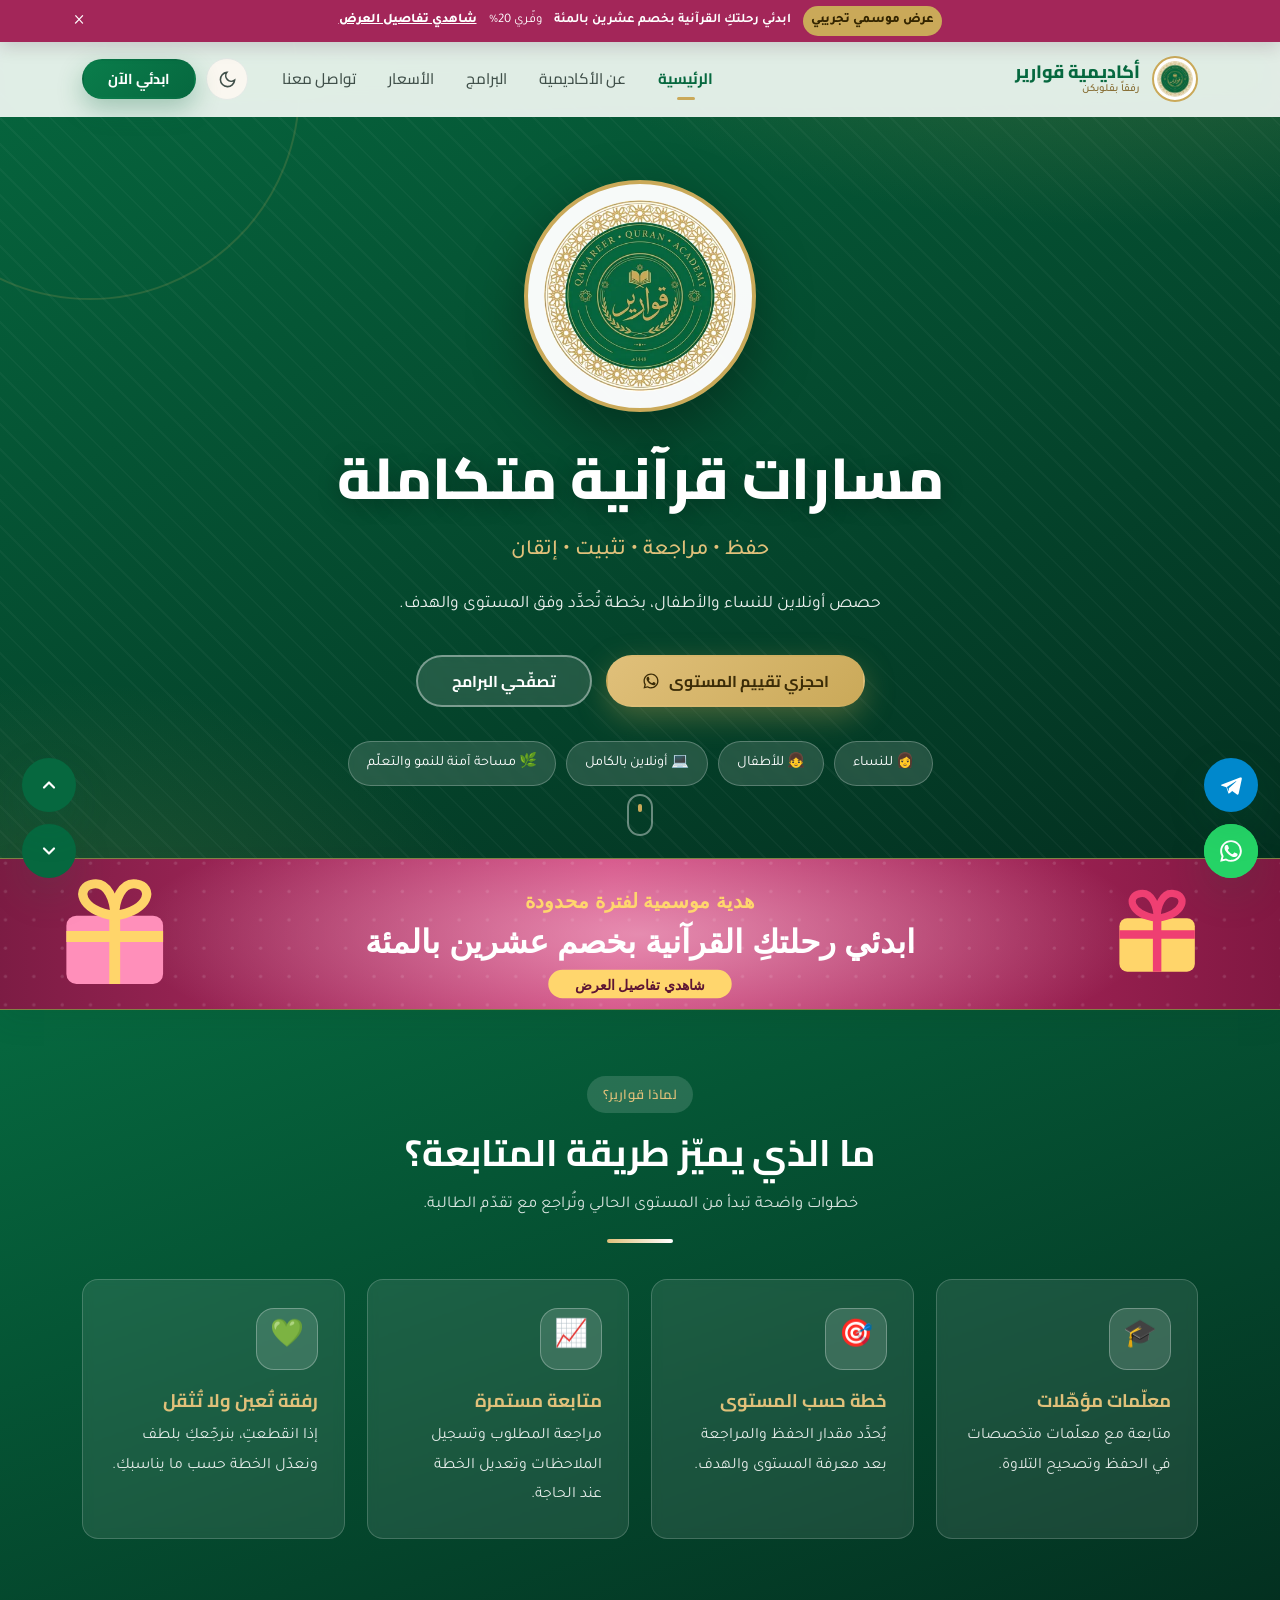
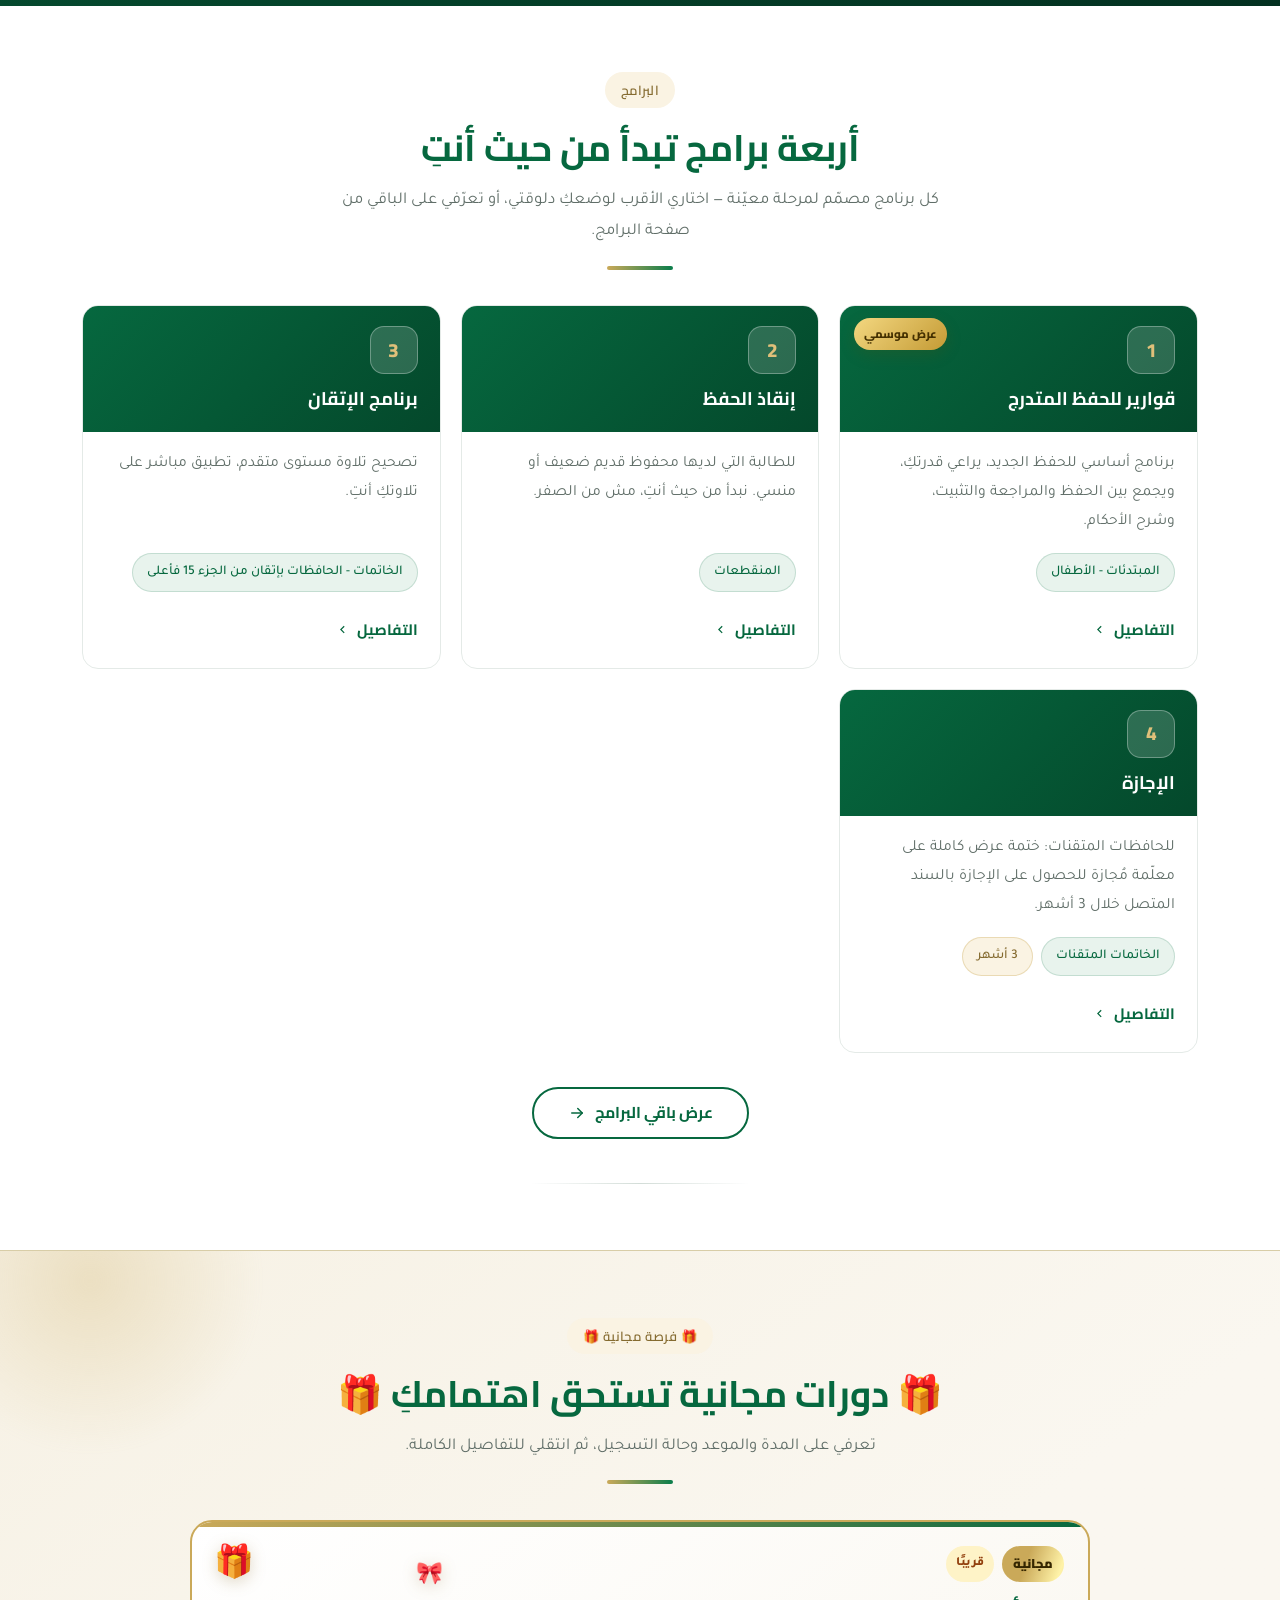
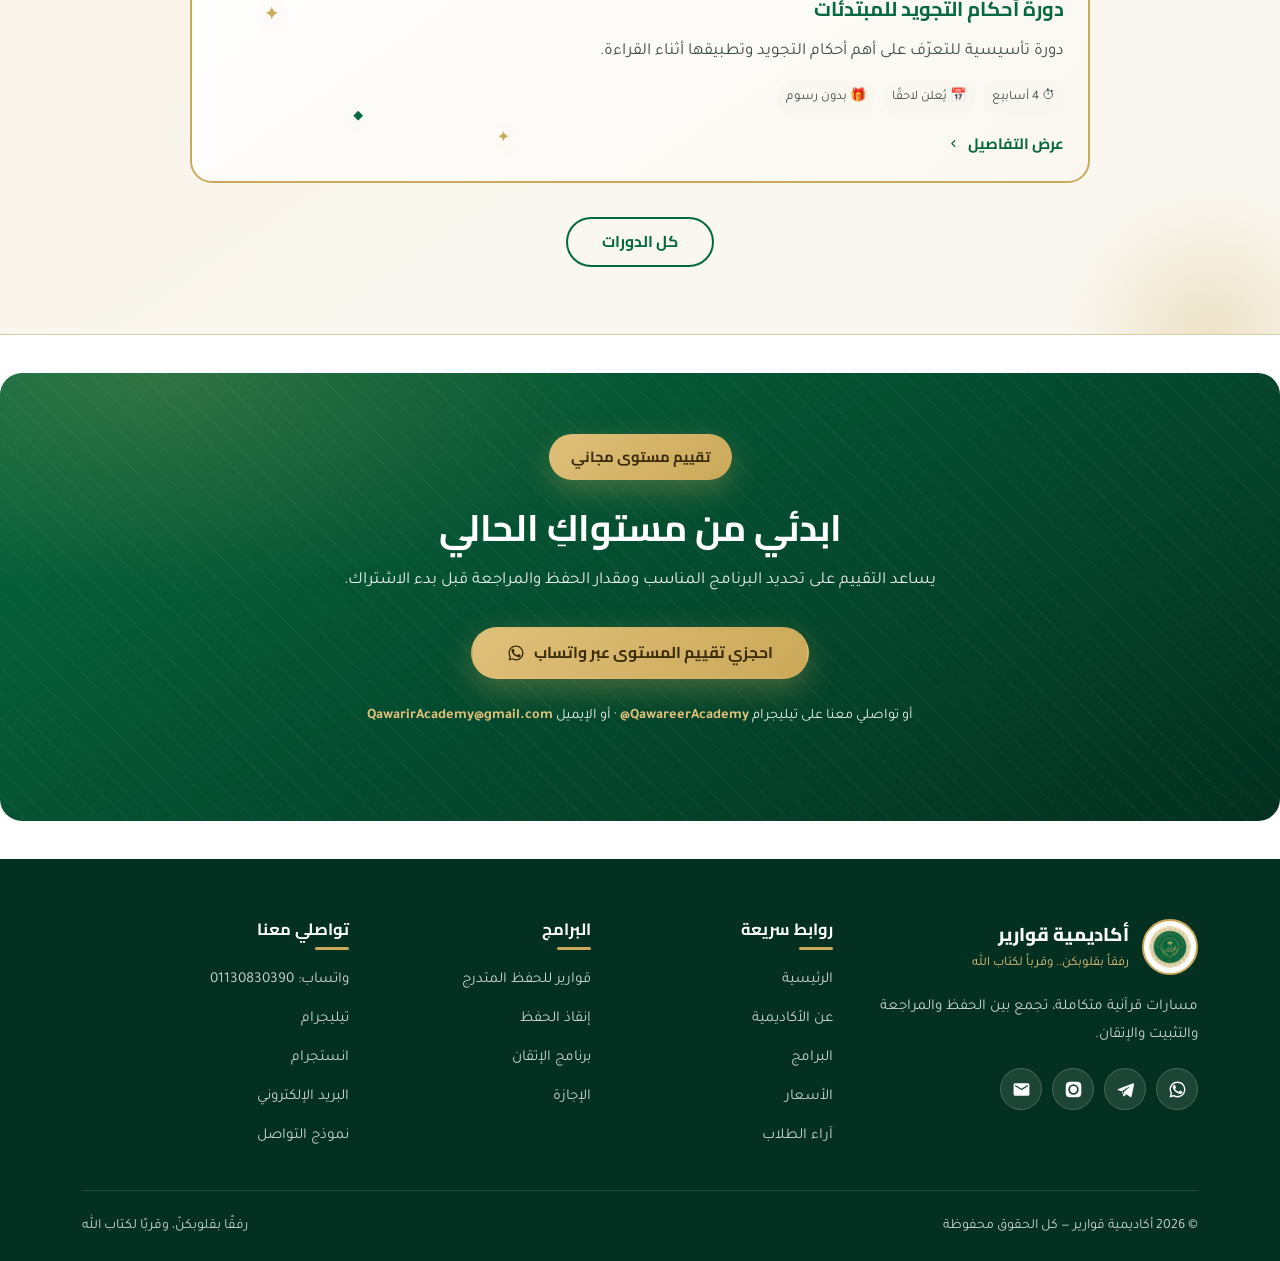
==== commit c6c90d97: "Add seasonal offers and dynamic package discounts" ====
--- a/index.html
+++ b/index.html
@@ -123,13 +123,27 @@
 <script src="config.js"></script>
 </head>
 
-<body>
+<body class="has-site-background has-season-bar">
+<!--qwr:site-background:start-->
+<div class="site-parallax-bg" data-site-parallax data-bg-src="assets/img/seasonal-gifts-bg.svg" data-parallax="true" data-motion="soft" style="--site-bg-overlay:#f5faf7;--site-bg-opacity:0.9" aria-hidden="true"></div>
+<!--qwr:site-background:end-->
 <a class="skip-link" href="#main">تخطّي إلى المحتوى الرئيسي</a>
 
 <!-- ================= PROGRESS ================= -->
 <div class="progress" aria-hidden="true"><div class="progress__bar"></div></div>
 
 <!-- ================= HEADER ================= -->
+<!--qwr:campaign-bar:start-->
+<aside class="season-bar season-theme--giftPink" data-season-bar style="--campaign-bg:#a32659;--campaign-color:#ffffff">
+  <div class="container season-bar__in">
+    <span class="season-bar__badge">عرض موسمي تجريبي</span>
+    <strong>ابدئي رحلتكِ القرآنية بخصم عشرين بالمئة</strong>
+    <span>وفّري 20%</span>
+    <a href="pricing.html">شاهدي تفاصيل العرض</a>
+    <button type="button" data-season-bar-close aria-label="إغلاق التنبيه">×</button>
+  </div>
+</aside>
+<!--qwr:campaign-bar:end-->
 <header class="header">
   <div class="container header__bar">
     <a class="brand" href="index.html">
@@ -220,6 +234,19 @@
       </div>
     </div>
     <div class="scroll-hint" aria-hidden="true"></div>
+  </section>
+
+<section class="campaign-slider" data-campaign-slider data-sec="campaigns" data-auto="true" data-speed="6000" style="--campaign-height:150px">
+    <div class="campaign-slider__track">
+      <article class="campaign campaign--image season-theme--giftPink is-active" data-campaign-slide aria-hidden="false">
+        <a class="campaign__image-link" href="pricing.html" aria-label="ابدئي رحلتكِ القرآنية بخصم عشرين بالمئة">
+          <picture class="campaign__picture">
+            <source media="(max-width:640px)" srcset="assets/img/seasonal-banner-mobile.svg">
+            <img src="assets/img/seasonal-banner-desktop.svg" alt="" loading="eager">
+          </picture>
+        </a>
+      </article>
+    </div>
   </section>
 
 <section class="stats is-off" data-sec="stats">
@@ -290,6 +317,7 @@
       <div class="grid g-progs">
 <!--qwr:programs-cards:start-->
       <article class="prog" data-reveal>
+        <span class="season-related-badge">عرض موسمي</span>
         <div class="prog__head">
           <div class="prog__num">1</div>
           <h3>قوارير للحفظ المتدرج</h3>
@@ -308,6 +336,7 @@
         </div>
       </article>
       <article class="prog" data-reveal data-delay="1">
+
         <div class="prog__head">
           <div class="prog__num">2</div>
           <h3>إنقاذ الحفظ</h3>
@@ -326,6 +355,7 @@
         </div>
       </article>
       <article class="prog" data-reveal data-delay="2">
+
         <div class="prog__head">
           <div class="prog__num">3</div>
           <h3>برنامج الإتقان</h3>
@@ -344,6 +374,7 @@
         </div>
       </article>
       <article class="prog" data-reveal>
+
         <div class="prog__head">
           <div class="prog__num">4</div>
           <h3>الإجازة</h3>
@@ -474,6 +505,16 @@
           <svg width="18" height="18" viewBox="0 0 24 24" fill="currentColor" aria-hidden="true"><path fill-rule="evenodd" d="M12 2C6.48 2 2 6.48 2 12c0 1.77.46 3.45 1.27 4.9L2 22l5.25-1.27A9.96 9.96 0 0 0 12 22c5.52 0 10-4.48 10-10S17.52 2 12 2zm0 18.2a8.2 8.2 0 0 1-4.18-1.14l-.3-.18-3.11.82.83-3.1-.2-.31a8.18 8.18 0 0 1-1.26-4.39c0-4.54 3.7-8.23 8.22-8.23 2.2 0 4.26.86 5.82 2.42a8.17 8.17 0 0 1 2.41 5.82c0 4.54-3.7 8.19-8.23 8.19z"/><path d="M17.47 14.38c-.3-.15-1.75-.86-2.02-.96-.27-.1-.47-.15-.67.15-.2.3-.77.96-.94 1.16-.17.2-.35.22-.64.07-.3-.15-1.25-.46-2.38-1.47-.88-.78-1.47-1.75-1.64-2.05-.17-.3-.02-.46.13-.6.13-.14.3-.35.45-.53.15-.18.2-.3.3-.5.1-.2.05-.38-.02-.53-.08-.15-.67-1.6-.92-2.2-.24-.58-.49-.5-.67-.51h-.57c-.2 0-.52.07-.79.37-.27.3-1.04 1.02-1.04 2.48s1.06 2.88 1.21 3.08c.15.2 2.1 3.2 5.07 4.49.71.3 1.26.49 1.69.63.71.22 1.36.19 1.87.12.57-.09 1.75-.72 2-1.41.25-.69.25-1.28.17-1.41-.07-.13-.27-.2-.57-.35z"/></svg>
         </a>
       </div>
+
+
+
+
+
+
+
+
+
+
 
 
 
@@ -612,6 +653,5 @@
 </nav>
 
 <script src="assets/js/main.js"></script>
-
 </body>
 </html>
--- a/assets/css/style.css
+++ b/assets/css/style.css
@@ -549,8 +549,9 @@
   backdrop-filter: saturate(180%) blur(14px);
   -webkit-backdrop-filter: saturate(180%) blur(14px);
   border-bottom: 1px solid transparent;
-  transition: border-color var(--t), box-shadow var(--t), background var(--t);
-}
+  transition: inset-block-start var(--t), border-color var(--t), box-shadow var(--t), background var(--t);
+}
+body.has-season-bar .header { inset-block-start: var(--season-bar-h, 42px); }
 .header.is-stuck {
   border-bottom-color: var(--line);
   box-shadow: var(--sh-sm);
@@ -1098,6 +1099,13 @@
 }
 .prog-detail__head h2 { color: #fff; margin-bottom: 8px; }
 .prog-detail__head p { color: rgba(255, 255, 255, .88); }
+.prog-detail__head .chip {
+  max-width: 100%;
+  border-radius: 12px;
+  white-space: normal;
+  line-height: 1.45;
+  text-align: start;
+}
 
 .prog-detail__body { padding: 28px; }
 .prog-detail__row {
@@ -1117,35 +1125,131 @@
 [data-theme='dark'] .prog-detail__key { color: var(--green-h); }
 .prog-detail__val { color: var(--text-soft); font-size: .98rem; }
 
-/* Managed advertising campaigns */
-.campaign-slider { position: relative; overflow: hidden; background: var(--green-dd); }
-.campaign-slider__track { position: relative; min-height: 310px; }
+/* Managed seasonal campaigns — intentionally compact so the homepage hero stays dominant */
+.campaign-slider { position: relative; width: 100%; margin: 0; overflow: hidden; border-block: 1px solid color-mix(in srgb, var(--season-accent, #e9c766) 55%, transparent); background: var(--green-dd); box-shadow: 0 10px 28px rgba(6,68,44,.11); }
+.campaign-slider__track { position: relative; min-height: var(--campaign-height, 190px); }
 .campaign {
-  position: absolute; inset: 0; display: grid; align-items: center; min-height: 310px;
+  position: absolute; inset: 0; display: grid; align-items: center; min-height: var(--campaign-height, 190px);
   overflow: hidden; color: var(--campaign-color); background: var(--campaign-bg);
   opacity: 0; visibility: hidden; transition: opacity .55s ease, visibility .55s ease;
 }
 .campaign.is-active { position: relative; opacity: 1; visibility: visible; }
-.campaign::after { content: ''; position: absolute; inset: 0; background: linear-gradient(90deg, rgba(0,0,0,.08), rgba(0,0,0,.56)); pointer-events: none; }
-.campaign__picture { position: absolute; inset: 0; }
-.campaign__picture img { width: 100%; height: 100%; object-fit: cover; }
-.campaign__content { position: relative; z-index: 2; padding-block: 54px; max-width: 720px; margin-inline-start: auto; margin-inline-end: 0; }
-.campaign__content h2 { color: inherit; font-size: clamp(1.7rem, 4vw, 3rem); margin: 12px 0; }
-.campaign__content p { color: inherit; opacity: .92; font-size: 1.05rem; max-width: 620px; margin-bottom: 22px; }
-.campaign__badge { display: inline-flex; padding: 6px 12px; border-radius: 999px; background: var(--gold); color: #332500; font-weight: 800; }
-.campaign-slider__arrow { position: absolute; z-index: 5; top: 50%; translate: 0 -50%; width: 42px; height: 42px; border-radius: 50%; background: rgba(255,255,255,.9); color: var(--green); box-shadow: var(--shadow-sm); font-size: 1.8rem; }
+.campaign::before { content: ''; position: absolute; inset: -70% -25%; background: linear-gradient(110deg, transparent 38%, rgba(255,255,255,.17) 49%, transparent 60%); animation: season-shimmer 6s ease-in-out infinite; }
+.campaign::after { content: ''; position: absolute; inset: 0; background: radial-gradient(circle at 12% 20%, color-mix(in srgb, var(--season-accent, #e9c766) 24%, transparent), transparent 26%), linear-gradient(90deg, rgba(0,0,0,.03), rgba(0,0,0,.42)); pointer-events: none; }
+.campaign__picture { position: absolute; inset: 0; display: block; width: 100%; height: 100%; }
+.campaign__picture img { position: absolute; inset: 0; display: block; width: 100%; height: 100%; object-fit: cover; }
+.campaign--image::before, .campaign--image::after { display: none; }
+.campaign--image { height: var(--campaign-height, 150px); }
+.campaign__image-link { position: absolute; inset: 0; display: block; height: var(--campaign-height, 150px); }
+.campaign__image-link .campaign__picture { display: block; }
+.campaign__image-link:focus-visible { outline: 4px solid #fff; outline-offset: -7px; }
+.campaign__content { position: relative; z-index: 2; display: grid; grid-template-columns: minmax(0, 1fr) auto; align-items: center; gap: 7px 20px; min-height: var(--campaign-height, 190px); padding-block: 24px; padding-inline: clamp(26px,5vw,72px); }
+.campaign__content h2 { grid-column: 1; color: inherit; font-size: clamp(1.35rem, 2.5vw, 2rem); margin: 0; }
+.campaign__content p { grid-column: 1; color: inherit; opacity: .88; font-size: .92rem; max-width: 660px; margin: 0; }
+.campaign__content > .btn { grid-column: 2; grid-row: 1 / span 4; align-self: center; }
+.campaign__badge { display: inline-flex; width: max-content; padding: 5px 11px; border-radius: 999px; background: linear-gradient(135deg, #fff1ad, var(--season-accent, var(--gold))); color: #332500; font-weight: 800; font-size: .76rem; box-shadow: 0 5px 18px color-mix(in srgb, var(--season-accent, #e9c766) 28%, transparent); }
+.campaign__price { grid-column: 1; display: flex; align-items: center; gap: 9px; }
+.campaign__price del, .season-inline__price del { opacity: .65; }
+.campaign__price strong, .season-inline__price strong { font: 800 1.15rem var(--font-head); }
+.season-save { display: inline-flex; padding: 3px 8px; border-radius: 99px; background: rgba(255,255,255,.14); font-size: .75rem; font-weight: 800; }
+.campaign-slider__arrow { position: absolute; z-index: 5; top: 50%; translate: 0 -50%; width: 34px; height: 34px; border-radius: 50%; background: rgba(255,255,255,.9); color: var(--green); box-shadow: var(--shadow-sm); font-size: 1.5rem; }
 .campaign-slider__arrow--prev { inset-inline-start: 18px; }
 .campaign-slider__arrow--next { inset-inline-end: 18px; }
-.campaign-slider__dots { position: absolute; z-index: 5; inset-inline: 0; bottom: 16px; display: flex; justify-content: center; gap: 8px; }
+.campaign-slider__dots { position: absolute; z-index: 5; inset-inline: 0; bottom: 9px; display: flex; justify-content: center; gap: 8px; }
 .campaign-slider__dots button { width: 9px; height: 9px; padding: 0; border-radius: 50%; background: rgba(255,255,255,.58); }
 .campaign-slider__dots button.is-active { width: 28px; border-radius: 99px; background: var(--gold); }
+/* bar and optional inline card are fed by the same campaign record */
+.season-bar { position: fixed; isolation: isolate; overflow: hidden; z-index: 220; inset-block-start: 0; inset-inline: 0; color: var(--campaign-color); background: var(--campaign-bg); box-shadow: 0 5px 18px rgba(57,8,30,.16); }
+.season-bar::before { content: ''; position: absolute; z-index: 0; top: -130%; bottom: -130%; width: 18%; inset-inline-start: -28%; rotate: 18deg; background: linear-gradient(90deg, transparent, rgba(255,255,255,.34), transparent); filter: blur(1px); animation: season-bar-shine 4.8s ease-in-out infinite; pointer-events: none; }
+.season-bar__in { position: relative; z-index: 1; min-height: 42px; display: flex; align-items: center; justify-content: center; gap: 12px; font-size: .82rem; }
+.season-bar__badge { padding: 3px 8px; border-radius: 99px; background: var(--gold); color: #332500; font-weight: 800; }
+.season-bar a { color: inherit; text-decoration: underline; font-weight: 800; }
+.season-bar button { position: absolute; inset-inline-end: 14px; border: 0; background: transparent; color: inherit; font-size: 1.25rem; cursor: pointer; }
+body.has-season-bar .hero { padding-block-start: calc(var(--header-h) + var(--season-bar-h, 42px) + clamp(40px, 5vw, 64px)); }
+body.has-season-bar .page-hero { padding-block-start: calc(var(--header-h) + var(--season-bar-h, 42px) + clamp(34px, 4.2vw, 54px)); }
+.season-inline { padding-block: 22px; }
+.season-inline__card { position: relative; isolation: isolate; overflow: hidden; display: flex; align-items: center; justify-content: space-between; gap: 24px; padding: clamp(22px,4vw,38px); border: 1px solid color-mix(in srgb, var(--season-accent, #e9c766) 58%, transparent); border-radius: 22px; color: var(--campaign-color); background: radial-gradient(circle at 10% 15%, color-mix(in srgb, var(--season-accent, #e9c766) 25%, transparent), transparent 35%), var(--campaign-bg); box-shadow: 0 16px 42px rgba(6,68,44,.14); }
+.season-inline__card > *:not(.season-decor) { position: relative; z-index: 2; }
+.season-inline__card h2 { margin: 9px 0 4px; color: inherit; }
+.season-inline__card p { margin: 0; color: inherit; opacity: .86; }
+.season-inline__action { display: grid; gap: 10px; justify-items: end; min-width: max-content; }
+.season-inline__price { display: flex; align-items: center; gap: 9px; }
+.season-countdown { display: flex; gap: 6px; flex-wrap: wrap; color: inherit; }
+.season-countdown span { min-width: 46px; padding: 5px 7px; border-radius: 8px; background: rgba(255,255,255,.13); text-align: center; font-size: .72rem; }
+.season-countdown b { display: block; font-size: .95rem; }
+.season-related-badge { position: absolute; z-index: 5; inset-inline-end: 14px; top: 12px; padding: 5px 10px; border-radius: 99px; background: linear-gradient(135deg,#f3d780,#c49b35); color: #443000; font: 800 .72rem var(--font-head); box-shadow: 0 5px 16px rgba(108,77,0,.18); }
+.prog, .course-card { position: relative; }
+
+/* Ready-made seasonal art directions. Owner colours remain available as the base. */
+.season-theme--gift { --season-accent: #f1cd66; }
+.season-theme--giftPink { --season-accent: #ff7bac; --campaign-bg: #a32659; }
+.season-theme--ramadan { --season-accent: #e8c56b; --campaign-bg: #1c2b5b; }
+.season-theme--eid { --season-accent: #ffb4c8; --campaign-bg: #08745b; }
+.season-theme--school { --season-accent: #ffb34f; --campaign-bg: #087886; }
+.season-theme--elegant { --season-accent: #d7c99e; }
+.season-decor { position: absolute; z-index: 1; inset: 0; overflow: hidden; pointer-events: none; }
+.season-decor span { position: absolute; filter: drop-shadow(0 8px 14px rgba(0,0,0,.18)); opacity: .28; animation: season-float 5.4s ease-in-out infinite; }
+.season-decor span:nth-child(1) { inset-inline-start: 4%; bottom: 10%; font-size: 2.5rem; rotate: -12deg; }
+.season-decor span:nth-child(2) { inset-inline-start: 27%; top: 13%; font-size: 1.15rem; animation-delay: -.8s; }
+.season-decor span:nth-child(3) { inset-inline-end: 10%; top: 8%; font-size: 2rem; rotate: 10deg; animation-delay: -2s; }
+.season-decor span:nth-child(4) { inset-inline-end: 27%; bottom: 13%; color: var(--season-accent); font-size: 1.2rem; animation-delay: -3.1s; }
+.season-decor span:nth-child(5) { inset-inline-start: 48%; bottom: 12%; color: var(--season-accent); font-size: 1.1rem; animation-delay: -4s; }
+.campaign > *:not(.season-decor) { position: relative; z-index: 2; }
+.season-theme--elegant .season-decor span:nth-child(1), .season-theme--elegant .season-decor span:nth-child(3) { display: none; }
+.campaign .btn--gold, .season-inline__card .btn--gold { animation: season-button-glow 2.8s ease-in-out infinite; }
+@keyframes season-float { 0%,100% { translate: 0 0; rotate: -4deg; } 50% { translate: 0 -10px; rotate: 5deg; } }
+@keyframes season-shimmer { 0%,55% { transform: translateX(-38%) rotate(8deg); } 82%,100% { transform: translateX(38%) rotate(8deg); } }
+@keyframes season-bar-shine { 0%, 46% { inset-inline-start: -28%; opacity: 0; } 52% { opacity: 1; } 76%, 100% { inset-inline-start: 112%; opacity: 0; } }
+@keyframes season-button-glow { 0%,100% { box-shadow: 0 7px 22px rgba(202,169,89,.18); } 50% { box-shadow: 0 7px 30px color-mix(in srgb, var(--season-accent, #e9c766) 55%, transparent); } }
+
+/* Optional full-site image background with a calm scroll movement. */
+body.has-site-background { isolation: isolate; background: transparent; }
+.site-parallax-bg { position: fixed; z-index: -2; inset: -11vh -3vw; background-position: center; background-size: cover; transform: translate3d(0, var(--site-bg-shift, 0), 0) scale(1.08); will-change: transform; pointer-events: none; }
+.site-parallax-bg::after { content: ''; position: absolute; inset: 0; background: var(--site-bg-overlay, #f5faf7); opacity: var(--site-bg-opacity, .9); }
+body.has-site-background .section:not(.why):not(.cta-band):not(.home-courses--free), body.has-site-background main { background-color: transparent; }
+body.has-site-background .section > .container { position: relative; }
+[data-theme='dark'] .site-parallax-bg::after { background: #07130f; opacity: .9; }
+
 @media (max-width: 640px) {
-  .campaign-slider__track, .campaign { min-height: 390px; }
-  .campaign__content { padding: 48px 48px 60px; text-align: center; margin: auto; }
+  .campaign-slider { width: 100%; margin: 0; border-radius: 0; }
+  .campaign-slider__track, .campaign { min-height: var(--campaign-height, 150px); }
+  .campaign__content { display: flex; min-height: 235px; flex-direction: column; justify-content: center; gap: 8px; padding: 28px 42px 36px; text-align: center; }
+  .campaign__content > .btn { margin-top: 5px; }
   .campaign::after { background: rgba(0,0,0,.48); }
   .campaign-slider__arrow { width: 35px; height: 35px; }
   .campaign-slider__arrow--prev { inset-inline-start: 8px; }
   .campaign-slider__arrow--next { inset-inline-end: 8px; }
+  .season-bar__in { min-height: 48px; padding-inline: 38px; gap: 7px; flex-wrap: wrap; line-height: 1.4; }
+  .season-bar__badge { display: none; }
+  .season-inline__card { align-items: stretch; flex-direction: column; }
+  .season-inline__action { justify-items: start; min-width: 0; }
+
+  /* Program cards: stable title rhythm, readable long categories, and the
+     seasonal label sits opposite the number instead of covering it. */
+  .g-progs .prog__head h3 {
+    display: flex;
+    align-items: center;
+    width: 100%;
+    height: 3.35em;
+    margin: 0;
+    overflow: hidden;
+    line-height: 1.5;
+  }
+  .g-progs .prog .chip {
+    max-width: 100%;
+    border-radius: 12px;
+    white-space: normal;
+    line-height: 1.45;
+    text-align: start;
+  }
+  .g-progs .prog > .season-related-badge {
+    inset-inline-start: auto;
+    inset-inline-end: 18px;
+    top: 18px;
+    max-width: calc(100% - 104px);
+    white-space: normal;
+    text-align: center;
+  }
 }
 
 /* Managed courses on the programs page */
@@ -2037,6 +2141,25 @@
 }
 [data-theme='dark'] .plan__price { color: var(--green-h); }
 .plan__price small { font-size: .74rem; font-weight: 500; color: var(--muted); }
+.plan__price--offer { display: inline-grid; justify-items: end; gap: 2px; }
+.plan__price--offer .plan__price-new { display: none; }
+.plan__price--offer.is-active .plan__price-original { color: var(--muted); font-size: .8rem; font-weight: 600; text-decoration: line-through; opacity: .78; }
+.plan__price--offer.is-active .plan__price-new { display: inline; color: #b3275a; font-size: 1.22rem; animation: offer-price-pulse 2.6s ease-in-out infinite; }
+.tier--golden .plan__price--offer.is-active .plan__price-new { color: #9b6200; }
+.tier__offer-badge { display: none; width: max-content; margin: 0 0 10px; padding: 5px 11px; border: 1px solid rgba(255,255,255,.38); border-radius: 999px; background: #a32659; color: #fff; font-weight: 900; font-size: .78rem; box-shadow: 0 6px 18px rgba(84,13,42,.22); }
+.tier__offer-badge.is-active { display: inline-flex; animation: offer-badge-float 2.8s ease-in-out infinite; }
+.tier--golden .tier__offer-badge { background: #4d3200; color: #ffe997; border-color: rgba(255,233,151,.55); }
+.tier__price-range--offer .tier__range-new { display: none; }
+.tier__price-range--offer.is-active .tier__range-original { display: block; color: var(--muted); font-size: .82rem; text-decoration: line-through; }
+.tier__price-range--offer.is-active .tier__range-new { display: block; margin-top: 3px; color: #b3275a; font-size: 1.04rem; }
+.tier--golden .tier__price-range--offer.is-active .tier__range-new { color: #9b6200; }
+.table-price-offer .table-price-new { display: none; }
+.table-price-offer.is-active { display: inline-flex; align-items: center; gap: 6px; }
+.table-price-offer.is-active .table-price-original { color: var(--muted); font-size: .78em; text-decoration: line-through; }
+.table-price-offer.is-active .table-price-new { display: inline; color: #b3275a; }
+@keyframes offer-price-pulse { 50% { transform: scale(1.045); filter: brightness(1.08); } }
+@keyframes offer-badge-float { 50% { transform: translateY(-3px); box-shadow: 0 9px 25px rgba(84,13,42,.28); } }
+@media (prefers-reduced-motion: reduce) { .plan__price--offer.is-active .plan__price-new, .tier__offer-badge.is-active { animation: none; } }
 
 /* Comparison table */
 .table-wrap {
@@ -2675,6 +2798,7 @@
   }
   [data-reveal] { opacity: 1 !important; transform: none !important; }
   .offer, .scroll-hint::after, .floater--wa::after { animation: none !important; }
+  .site-parallax-bg { transform: scale(1.08) !important; }
 }
 
 @media print {
@@ -2896,37 +3020,33 @@
   flex-direction: column;
 }
 .tier--golden {
-  /* Rich gold gradient with light text for good contrast */
-  --tier:          #d4a017;
-  --tier-deep:     #b8860b;
-  --tier-soft:     var(--gold-soft);
-  --tier-ink:      #fef9ec;  /* light cream text */
-
-  --tier-border:   var(--gold);
-
-  --tier-on:       #fef9ec;   /* light text on gold gradient */
-  --tier-on-90:    rgba(254, 249, 236, .95);
-  --tier-on-88:    rgba(254, 249, 236, .92);
-  --tier-on-75:    rgba(254, 249, 236, .85);
-  --tier-on-18:    rgba(20, 15, 5, .42);
-  --tier-on-30:    rgba(20, 15, 5, .70);
-  --tier-chip-ink: #fef9ec;
-}
-
-/* Dark mode for golden tier - lighter text on darker gold */
+  --tier:          #e4b62f;
+  --tier-deep:     #aa7000;
+  --tier-soft:     #fff3c4;
+  --tier-ink:      #8a5900;
+  --tier-border:   #dfb22d;
+
+  --tier-on:       #3d2800;
+  --tier-on-90:    rgba(61, 40, 0, .92);
+  --tier-on-88:    rgba(61, 40, 0, .86);
+  --tier-on-75:    rgba(61, 40, 0, .74);
+  --tier-on-18:    rgba(255, 255, 255, .34);
+  --tier-on-30:    rgba(102, 65, 0, .42);
+  --tier-chip-ink: #3d2800;
+}
+
+/* Gold remains unmistakably gold in dark mode as well. */
 [data-theme='dark'] .tier--golden {
-  --tier:          #c9963a;
-  --tier-deep:     #a67c2a;
-  --tier-soft:     rgba(201, 150, 58, .18);
-  --tier-ink:      #fef9ec;
-  --tier-border:   #d4b85a;
-  --tier-on:       #fef9ec;
-  --tier-on-90:    rgba(254, 249, 236, .95);
-  --tier-on-88:    rgba(254, 249, 236, .92);
-  --tier-on-75:    rgba(254, 249, 236, .85);
-  --tier-on-18:    rgba(20, 15, 5, .42);
-  --tier-on-30:    rgba(20, 15, 5, .70);
-  --tier-chip-ink: #fef9ec;
+  --tier:          #e3b635;
+  --tier-deep:     #9e6800;
+  --tier-soft:     rgba(227, 182, 53, .2);
+  --tier-ink:      #f2ca58;
+  --tier-border:   #d8aa2b;
+  --tier-on:       #352100;
+  --tier-on-90:    rgba(53, 33, 0, .92);
+  --tier-on-88:    rgba(53, 33, 0, .86);
+  --tier-on-75:    rgba(53, 33, 0, .72);
+  --tier-chip-ink: #352100;
 }
 .tier--groups {
   --tier:          #0d5a60;
@@ -2965,6 +3085,30 @@
   background: rgba(255, 255, 255, .07);
   pointer-events: none;
 }
+.tier--golden .tier__banner::before {
+  content: '';
+  position: absolute;
+  z-index: 0;
+  top: -85%;
+  bottom: -85%;
+  width: 22%;
+  inset-inline-start: -30%;
+  rotate: 18deg;
+  background: linear-gradient(90deg, transparent, rgba(255,255,255,.38), transparent);
+  filter: blur(1px);
+  animation: season-bar-shine 4.8s ease-in-out infinite;
+  pointer-events: none;
+}
+.tier--golden .tier__banner {
+  border: 1px solid #c88b08;
+  background: linear-gradient(135deg, #b97800 0%, #e8b82f 24%, #ffe69a 50%, #e2ad20 74%, #b47200 100%);
+  box-shadow: 0 16px 40px rgba(183, 121, 0, .25), inset 0 1px rgba(255,255,255,.6);
+}
+.tier--golden .tier__badge {
+  background: linear-gradient(135deg, rgba(255,255,255,.58), rgba(255,241,181,.34));
+  border-color: rgba(104,66,0,.38);
+  box-shadow: inset 0 1px rgba(255,255,255,.5);
+}
 .tier__banner > * { position: relative; z-index: 1; }
 
 .tier__badge {
@@ -3059,12 +3203,34 @@
   transform: translateY(-4px);
   box-shadow: var(--sh);
 }
+.tier--golden .tier__sys {
+  background: linear-gradient(180deg, #fffef9 0%, #fff9e5 100%);
+  border-color: #deb032;
+  box-shadow: 0 10px 28px rgba(180,118,0,.12);
+}
 
 .tier__syshead {
   padding: 20px 22px 18px;
   background: var(--tier-soft);
   border-bottom: 1px solid var(--tier-border);
 }
+.tier--golden .tier__syshead {
+  background: linear-gradient(135deg, #fff8dd 0%, #f5dda0 100%);
+  border-bottom-color: #d9a929;
+}
+.tier--golden .tier__mins {
+  background: linear-gradient(135deg, #b87500 0%, #f1c647 48%, #c98906 100%);
+  border: 1px solid #aa6d00;
+  box-shadow: inset 0 1px rgba(255,255,255,.48), 0 4px 12px rgba(170,109,0,.18);
+}
+.tier--golden .plan__price { color: #a86d00; }
+.tier--golden .tier__price-range {
+  color: #9a6300;
+  background: #fff9e7;
+}
+[data-theme='dark'] .tier--golden .tier__sys { background: linear-gradient(180deg, #1d190e, #17130a); }
+[data-theme='dark'] .tier--golden .tier__syshead { background: linear-gradient(135deg, rgba(227,182,53,.25), rgba(158,104,0,.22)); }
+[data-theme='dark'] .tier--golden .tier__price-range { color: #f0c951; background: #17130a; }
 .tier__mins {
   display: inline-block;
   padding: 3px 12px;
@@ -3134,6 +3300,17 @@
   border-color: var(--tier-deep);
   color: var(--tier-chip-ink);
 }
+.tier--golden .tier__btn {
+  color: #3d2800;
+  border-color: #ad7000;
+  background: linear-gradient(135deg, #bd7d00 0%, #f1c746 46%, #d09508 100%);
+  box-shadow: 0 10px 26px rgba(180,118,0,.2), inset 0 1px rgba(255,255,255,.55);
+}
+.tier--golden .tier__btn:hover {
+  color: #2f1e00;
+  border-color: #8f5c00;
+  background: linear-gradient(135deg, #d79f13, #ffe185 48%, #c38100);
+}
 
 /* --- the single-system line under the comparison table ---------------- */
 .tier-ones {
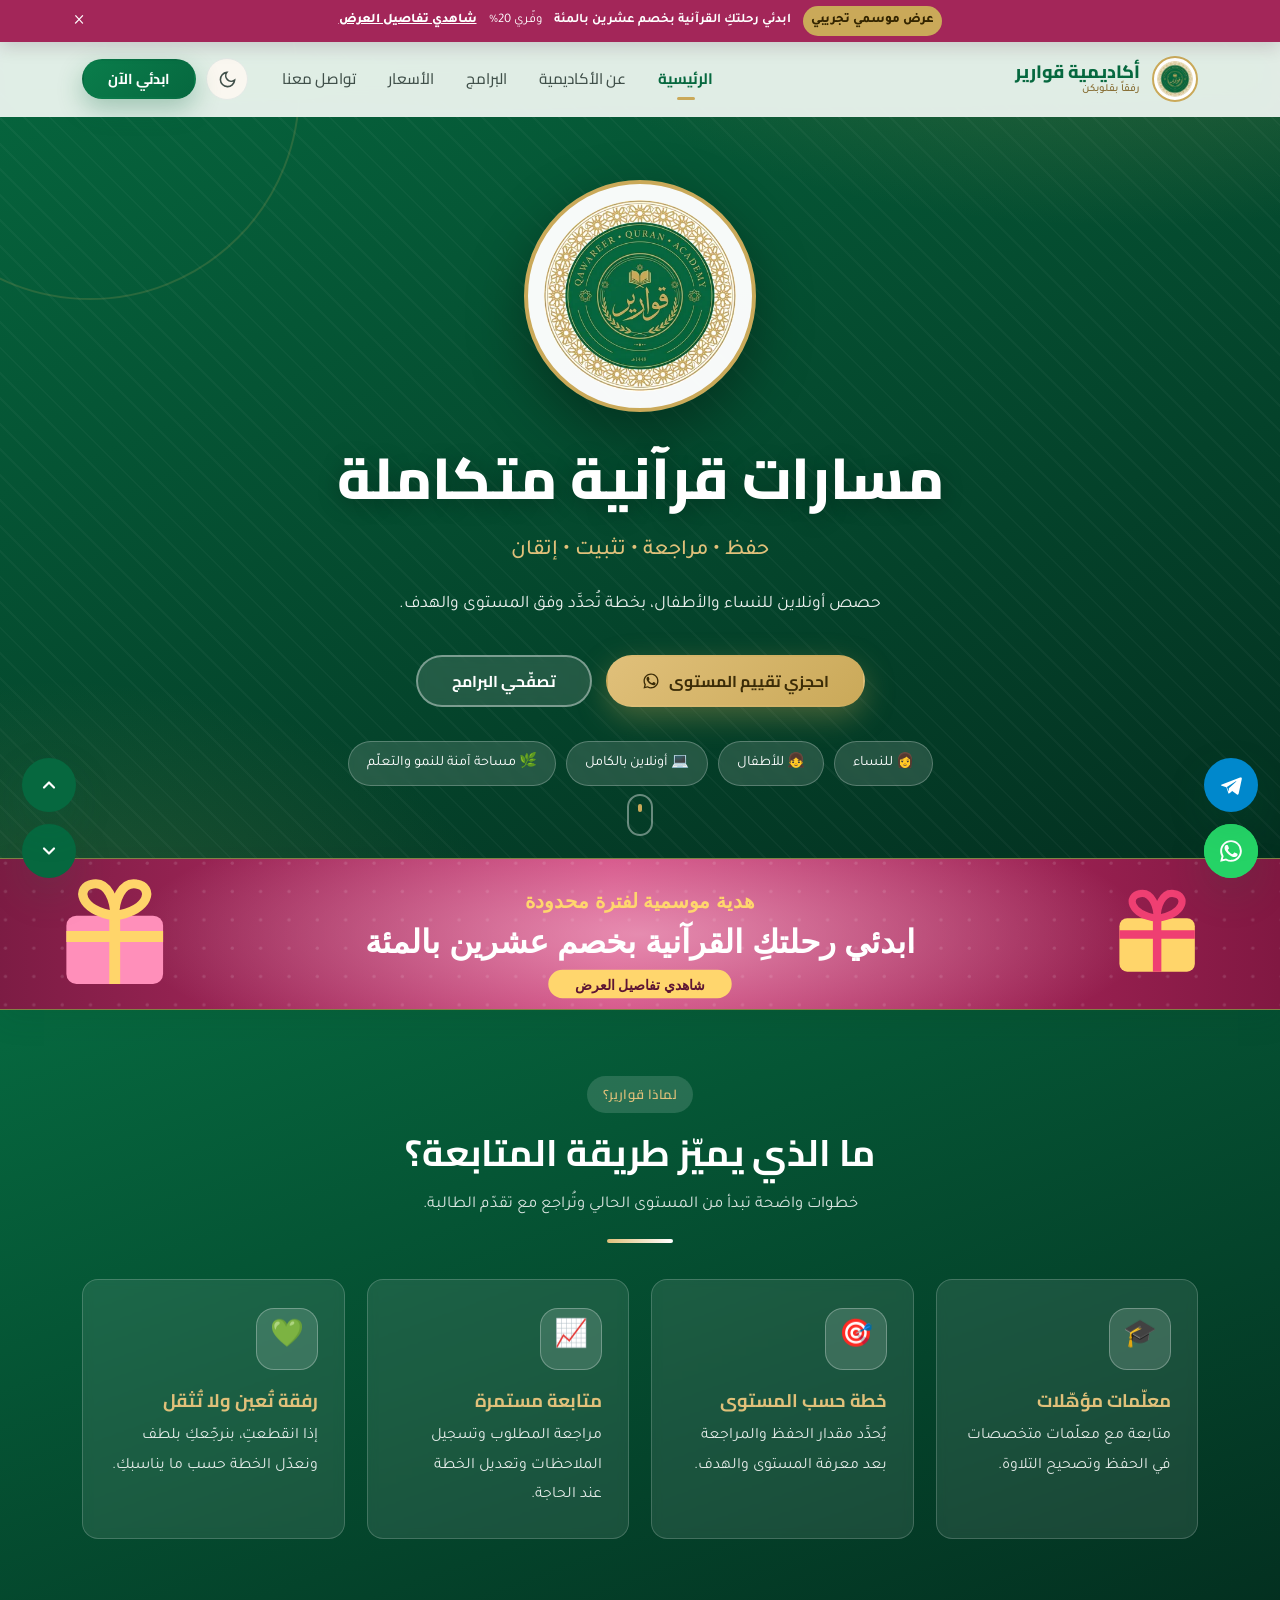
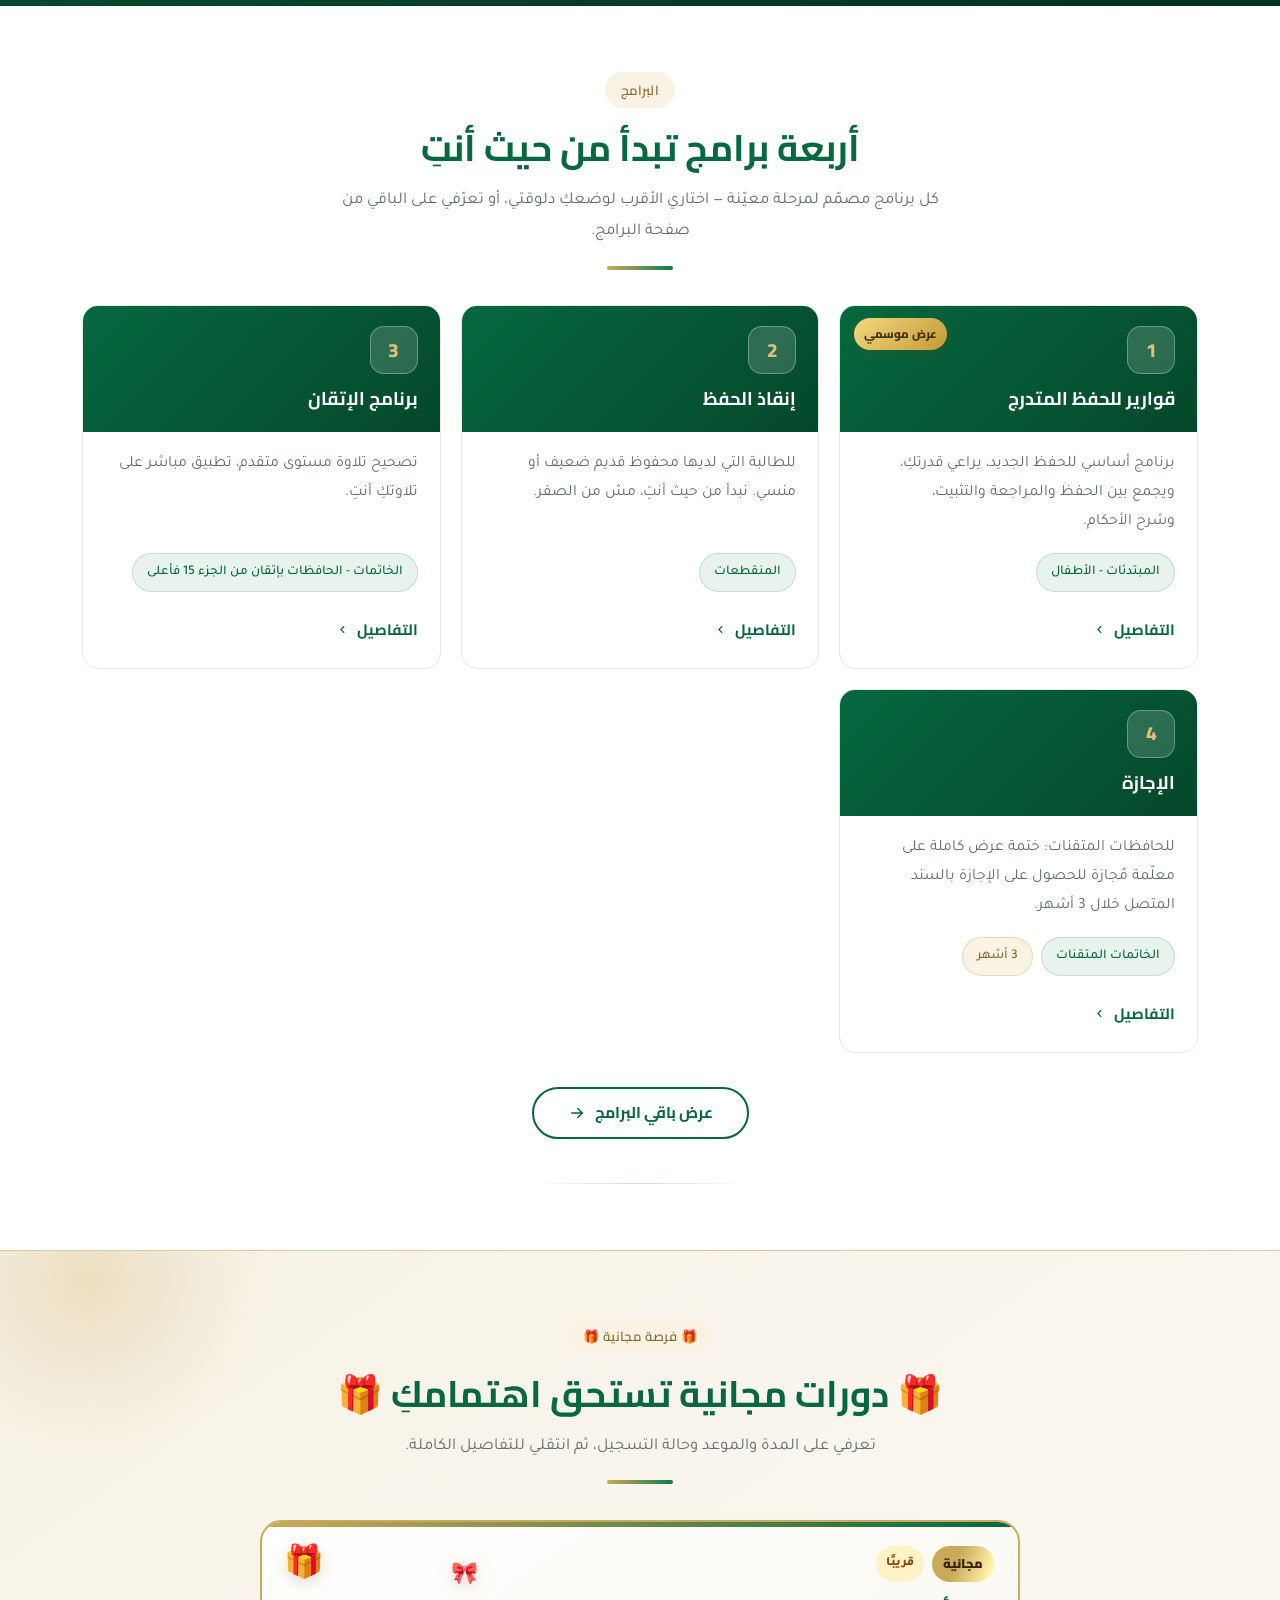
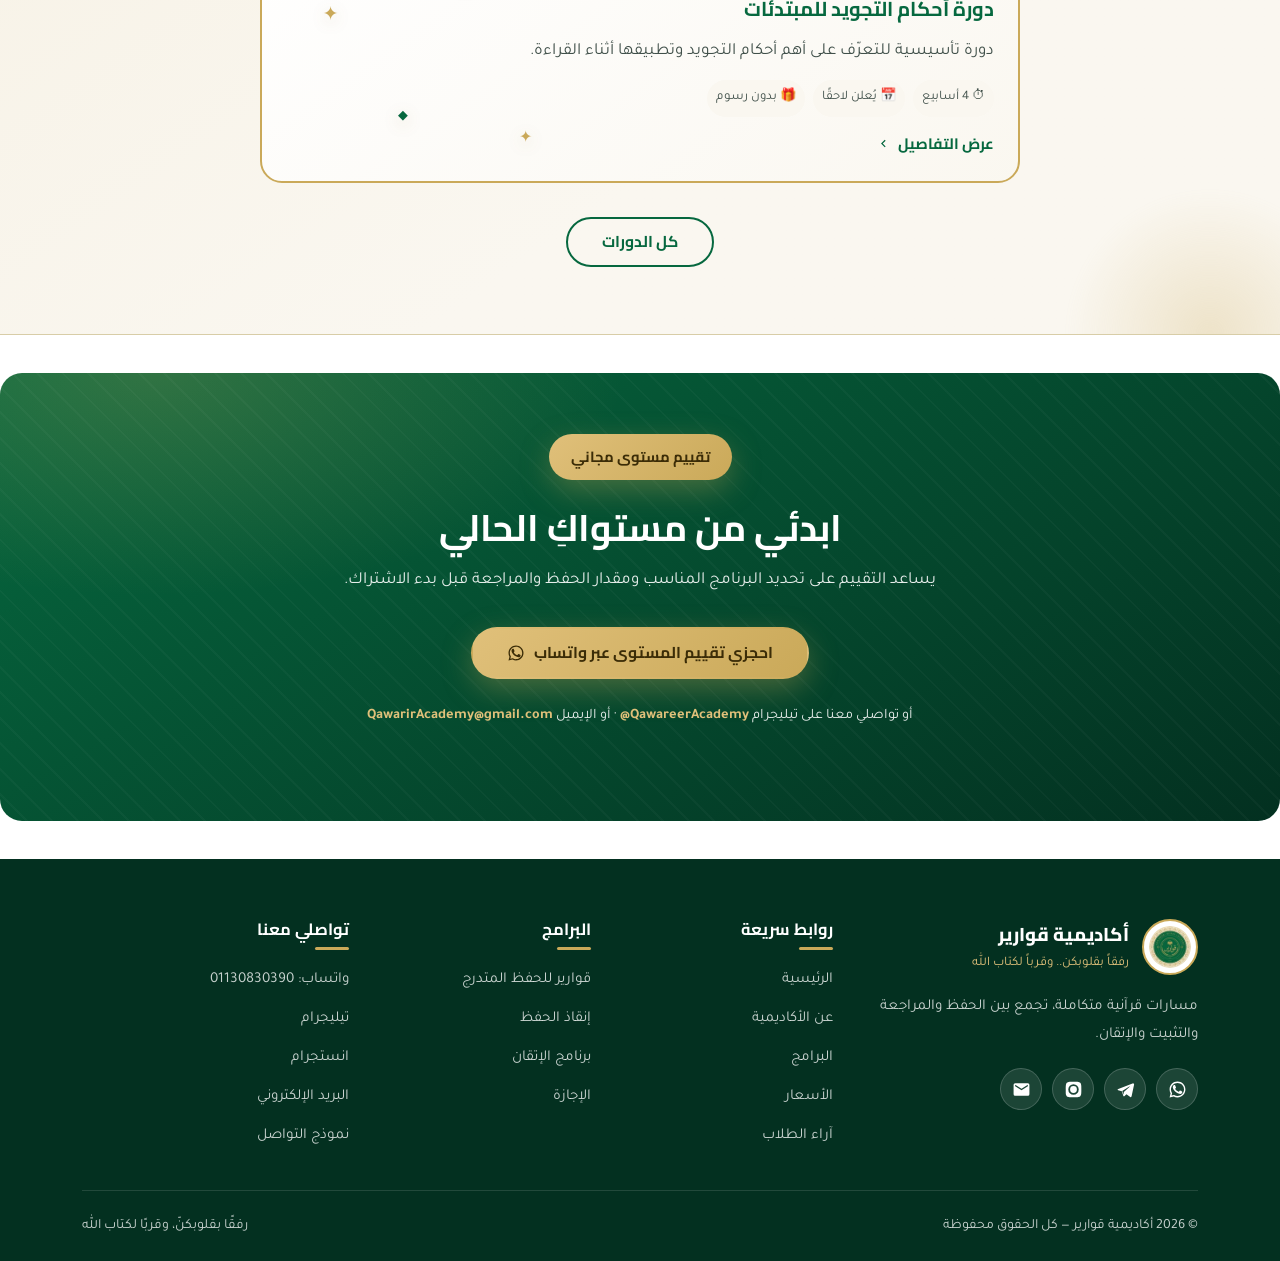
==== commit fa6ed2e7: "Unify campaign controls and improve program layouts" ====
--- a/index.html
+++ b/index.html
@@ -123,10 +123,7 @@
 <script src="config.js"></script>
 </head>
 
-<body class="has-site-background has-season-bar">
-<!--qwr:site-background:start-->
-<div class="site-parallax-bg" data-site-parallax data-bg-src="assets/img/seasonal-gifts-bg.svg" data-parallax="true" data-motion="soft" style="--site-bg-overlay:#f5faf7;--site-bg-opacity:0.9" aria-hidden="true"></div>
-<!--qwr:site-background:end-->
+<body class="has-cursor-effect has-season-bar" data-cursor-style="sparkle" data-cursor-intensity="balanced">
 <a class="skip-link" href="#main">تخطّي إلى المحتوى الرئيسي</a>
 
 <!-- ================= PROGRESS ================= -->
@@ -412,7 +409,7 @@
         <p>تعرفي على المدة والموعد وحالة التسجيل، ثم انتقلي للتفاصيل الكاملة.</p>
         <div class="rule"></div>
       </div>
-      <div class="grid g-auto-lg">
+      <div class="grid g-home-courses">
       <article class="course-teaser course-teaser--free" data-reveal>
         <div class="free-decor" aria-hidden="true"><span>🎁</span><span>✦</span><span>◆</span><span>✦</span><span>🎀</span></div>
         <div class="course-teaser__badges">
@@ -505,6 +502,9 @@
           <svg width="18" height="18" viewBox="0 0 24 24" fill="currentColor" aria-hidden="true"><path fill-rule="evenodd" d="M12 2C6.48 2 2 6.48 2 12c0 1.77.46 3.45 1.27 4.9L2 22l5.25-1.27A9.96 9.96 0 0 0 12 22c5.52 0 10-4.48 10-10S17.52 2 12 2zm0 18.2a8.2 8.2 0 0 1-4.18-1.14l-.3-.18-3.11.82.83-3.1-.2-.31a8.18 8.18 0 0 1-1.26-4.39c0-4.54 3.7-8.23 8.22-8.23 2.2 0 4.26.86 5.82 2.42a8.17 8.17 0 0 1 2.41 5.82c0 4.54-3.7 8.19-8.23 8.19z"/><path d="M17.47 14.38c-.3-.15-1.75-.86-2.02-.96-.27-.1-.47-.15-.67.15-.2.3-.77.96-.94 1.16-.17.2-.35.22-.64.07-.3-.15-1.25-.46-2.38-1.47-.88-.78-1.47-1.75-1.64-2.05-.17-.3-.02-.46.13-.6.13-.14.3-.35.45-.53.15-.18.2-.3.3-.5.1-.2.05-.38-.02-.53-.08-.15-.67-1.6-.92-2.2-.24-.58-.49-.5-.67-.51h-.57c-.2 0-.52.07-.79.37-.27.3-1.04 1.02-1.04 2.48s1.06 2.88 1.21 3.08c.15.2 2.1 3.2 5.07 4.49.71.3 1.26.49 1.69.63.71.22 1.36.19 1.87.12.57-.09 1.75-.72 2-1.41.25-.69.25-1.28.17-1.41-.07-.13-.27-.2-.57-.35z"/></svg>
         </a>
       </div>
+
+
+
 
 
 
--- a/assets/css/style.css
+++ b/assets/css/style.css
@@ -1085,7 +1085,9 @@
 .prog__foot { margin-top: auto; }
 
 /* Detailed program (interior pages) */
+.program-details-grid { display: grid; grid-template-columns: repeat(2, minmax(0, 1fr)); gap: 22px; align-items: start; }
 .prog-detail {
+  height: 100%; margin-bottom: 0 !important;
   background: var(--paper);
   border: 1px solid var(--line);
   border-radius: var(--r);
@@ -1123,6 +1125,8 @@
   font-size: .95rem;
 }
 [data-theme='dark'] .prog-detail__key { color: var(--green-h); }
+.program-details-grid .prog-detail__row { grid-template-columns: 1fr; gap: 7px; }
+@media (max-width: 780px) { .program-details-grid { grid-template-columns: 1fr; } }
 .prog-detail__val { color: var(--text-soft); font-size: .98rem; }
 
 /* Managed seasonal campaigns — intentionally compact so the homepage hero stays dominant */
@@ -1202,13 +1206,21 @@
 @keyframes season-bar-shine { 0%, 46% { inset-inline-start: -28%; opacity: 0; } 52% { opacity: 1; } 76%, 100% { inset-inline-start: 112%; opacity: 0; } }
 @keyframes season-button-glow { 0%,100% { box-shadow: 0 7px 22px rgba(202,169,89,.18); } 50% { box-shadow: 0 7px 30px color-mix(in srgb, var(--season-accent, #e9c766) 55%, transparent); } }
 
-/* Optional full-site image background with a calm scroll movement. */
-body.has-site-background { isolation: isolate; background: transparent; }
-.site-parallax-bg { position: fixed; z-index: -2; inset: -11vh -3vw; background-position: center; background-size: cover; transform: translate3d(0, var(--site-bg-shift, 0), 0) scale(1.08); will-change: transform; pointer-events: none; }
-.site-parallax-bg::after { content: ''; position: absolute; inset: 0; background: var(--site-bg-overlay, #f5faf7); opacity: var(--site-bg-opacity, .9); }
-body.has-site-background .section:not(.why):not(.cta-band):not(.home-courses--free), body.has-site-background main { background-color: transparent; }
-body.has-site-background .section > .container { position: relative; }
-[data-theme='dark'] .site-parallax-bg::after { background: #07130f; opacity: .9; }
+/* Decorative mouse trail. It never replaces the native cursor or receives clicks. */
+.cursor-aura { position: fixed; z-index: 500; left: 0; top: 0; width: 34px; height: 34px; border: 1px solid rgba(214,173,67,.72); border-radius: 50%; opacity: 0; background: radial-gradient(circle, rgba(214,173,67,.18), rgba(8,115,79,.08) 44%, transparent 70%); box-shadow: 0 0 22px rgba(214,173,67,.18); pointer-events: none; will-change: transform; transition: opacity .2s ease, width .16s ease, height .16s ease; }
+.cursor-aura.is-visible { opacity: 1; }
+.cursor-aura.is-pressed { width: 25px; height: 25px; }
+.cursor-aura--soft { opacity: 0; filter: saturate(.8); }
+.cursor-aura--soft.is-visible { opacity: .58; }
+.cursor-aura--vivid { width: 42px; height: 42px; box-shadow: 0 0 30px rgba(214,173,67,.34); }
+.cursor-aura--trail { border-style: dashed; animation: cursor-ring-spin 5s linear infinite; }
+.cursor-particle { --cursor-color: #d6ad43; --cursor-drift-x: 0px; position: fixed; z-index: 499; width: 6px; height: 6px; margin: -3px 0 0 -3px; border-radius: 50%; background: var(--cursor-color); box-shadow: 0 0 10px color-mix(in srgb, var(--cursor-color) 66%, transparent); pointer-events: none; animation: cursor-spark .72s ease-out forwards; }
+.cursor-particle--soft { width: 4px; height: 4px; opacity: .68; }
+.cursor-particle--vivid { width: 8px; height: 8px; }
+.cursor-particle--trail { width: 10px; height: 3px; border-radius: 99px; animation-duration: .9s; }
+@keyframes cursor-spark { to { opacity: 0; transform: translate3d(var(--cursor-drift-x), -18px, 0) scale(.2) rotate(80deg); } }
+@keyframes cursor-ring-spin { to { rotate: 360deg; } }
+@media (hover:none), (pointer:coarse), (prefers-reduced-motion:reduce) { .cursor-aura, .cursor-particle { display: none !important; } }
 
 @media (max-width: 640px) {
   .campaign-slider { width: 100%; margin: 0; border-radius: 0; }
@@ -1272,8 +1284,34 @@
 .course-card .is-disabled { opacity: .58; pointer-events: none; }
 .course-card--free { position: relative; overflow: hidden; border: 2px solid var(--gold); box-shadow: 0 12px 32px color-mix(in srgb, var(--gold) 20%, transparent); }
 .course-card--free > *:not(.free-decor) { position: relative; z-index: 2; }
+.g-courses, .g-home-courses { grid-template-columns: repeat(2, minmax(0, 1fr)); align-items: stretch; }
+.g-courses .course-card:only-child { width: 100%; max-width: 760px; justify-self: center; grid-column: 1 / -1; }
+.course-card--paid, .course-teaser--paid {
+  isolation: isolate;
+  padding-bottom: 52px;
+  border-color: color-mix(in srgb, var(--green) 28%, var(--line));
+  background:
+    radial-gradient(circle at 100% 0, color-mix(in srgb, var(--green) 10%, transparent), transparent 32%),
+    linear-gradient(150deg, var(--bg), color-mix(in srgb, var(--green) 4%, var(--bg)));
+  box-shadow: 0 16px 38px rgba(5, 79, 55, .10);
+  transition: translate .25s ease, box-shadow .25s ease, border-color .25s ease;
+}
+.course-card--paid::before, .course-teaser--paid::before {
+  content: ''; position: absolute; z-index: -1; inset: 0 0 auto; height: 5px;
+  background: linear-gradient(90deg, var(--green), var(--gold), var(--green));
+}
+.course-card--paid::after, .course-teaser--paid::after {
+  content: 'دورة متخصصة'; position: absolute; z-index: 1; inset-inline-end: 20px; bottom: 18px;
+  color: color-mix(in srgb, var(--green) 55%, transparent); font: 800 .72rem var(--font-head);
+}
+.course-card--paid:hover, .course-teaser--paid:hover { translate: 0 -5px; border-color: color-mix(in srgb, var(--gold) 62%, var(--green)); box-shadow: 0 22px 48px rgba(5, 79, 55, .16); }
+.course-card--paid .course-status, .course-teaser--paid .course-status { box-shadow: inset 0 0 0 1px rgba(255,255,255,.7); }
+.course-card--paid .btn, .course-teaser--paid .link-arrow { position: relative; z-index: 2; }
 .empty-state { grid-column: 1 / -1; padding: 28px; text-align: center; background: var(--bg-alt); border: 1px dashed var(--line-2); border-radius: var(--r-lg); color: var(--muted); }
-@media (max-width: 520px) { .course-facts { grid-template-columns: 1fr; } }
+@media (max-width: 700px) {
+  .g-courses, .g-home-courses { grid-template-columns: 1fr; }
+  .course-facts { grid-template-columns: 1fr; }
+}
 
 /* Compact homepage course promotion. Free courses receive stronger focus. */
 .home-courses { background: var(--bg-alt); }
@@ -1315,7 +1353,7 @@
 .course-teaser h3 { margin: 0; color: var(--green); font-size: 1.25rem; }
 .course-teaser p { margin: 0; color: var(--text-soft); }
 .course-teaser .link-arrow { margin-top: auto; }
-.home-courses .course-teaser:only-child { width: 100%; max-width: 900px; justify-self: center; }
+.home-courses .course-teaser:only-child { width: 100%; max-width: 760px; justify-self: center; grid-column: 1 / -1; }
 .course-free {
   display: inline-flex; padding: 6px 11px; border-radius: 999px;
   background: linear-gradient(110deg, var(--gold) 20%, #fff3a8 45%, var(--gold) 70%);
